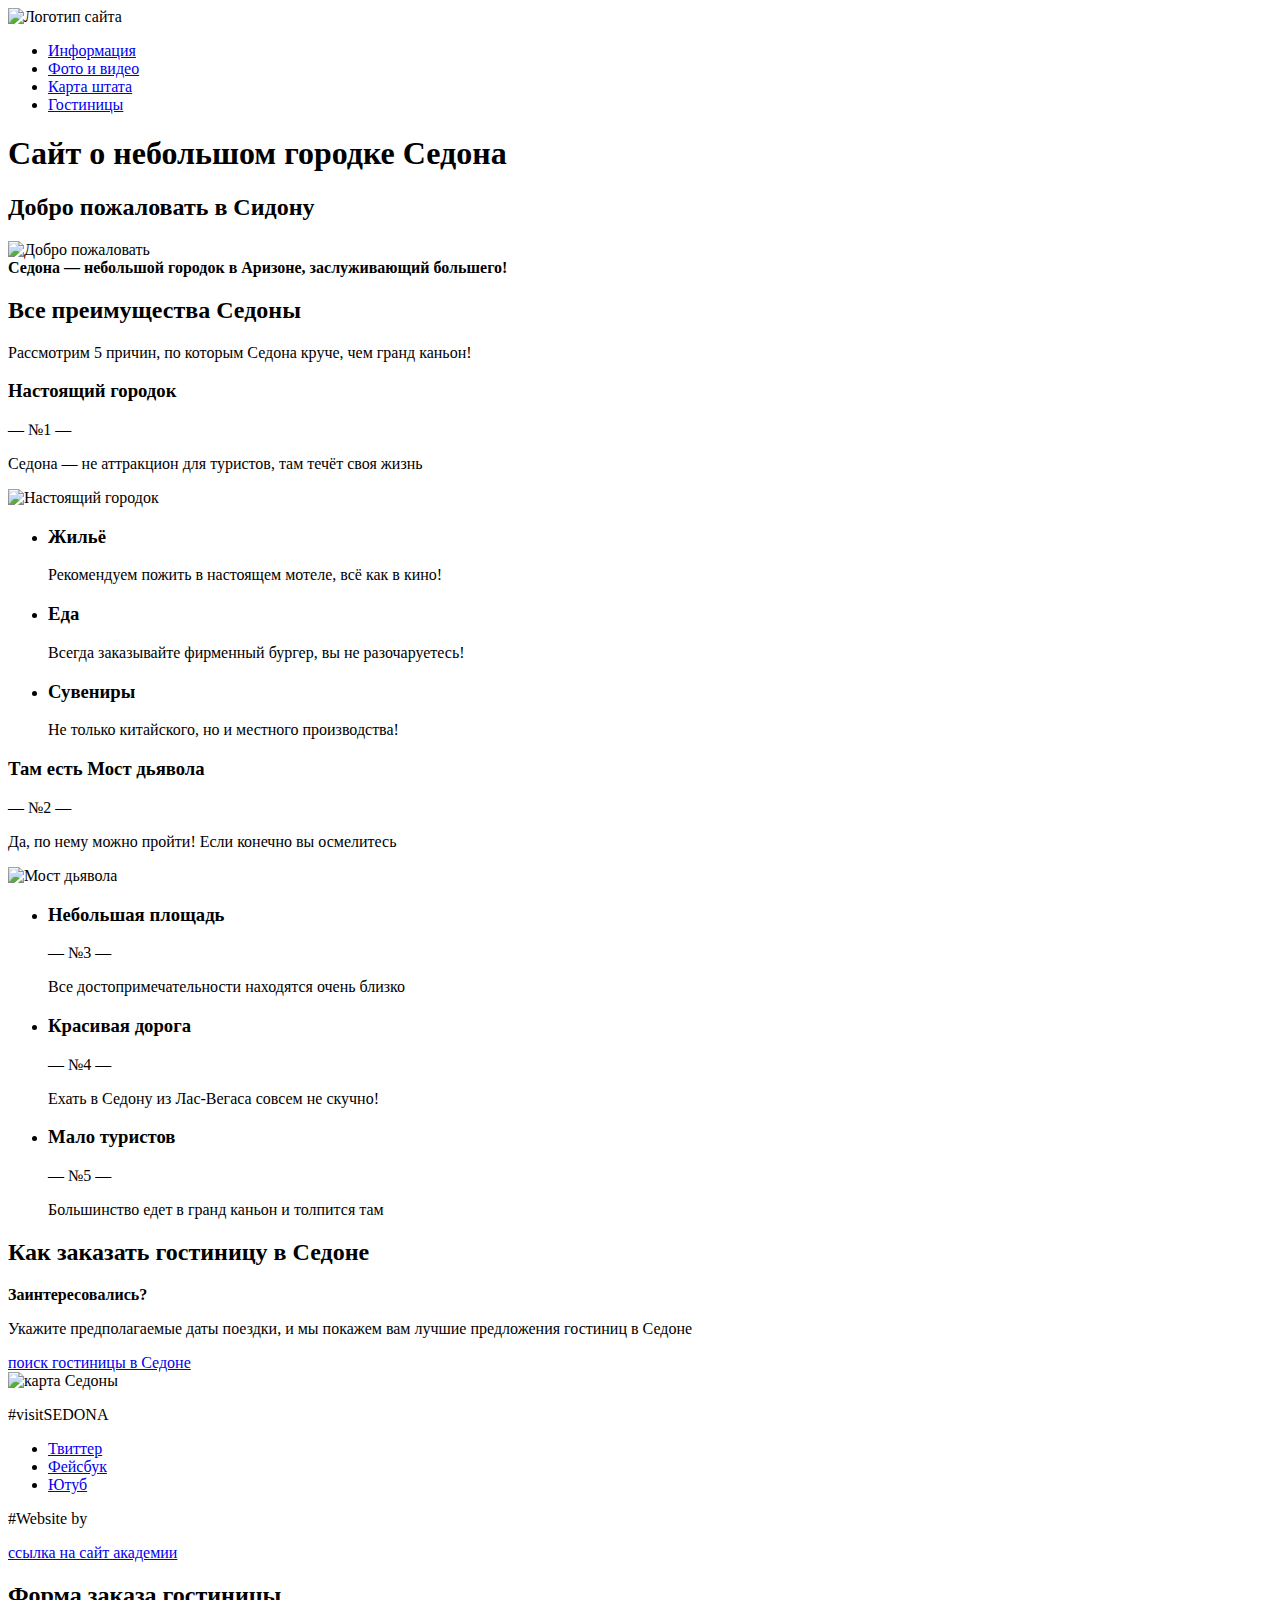
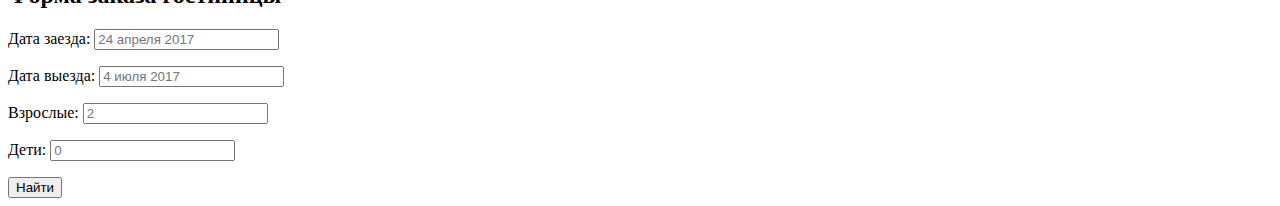
==== index.html @ 7ba99072 "изменил список" ====
<!DOCTYPE html>
<html lang="ru">

<head>
	<meta charset="utf-8">
	<title>HTML Academy: Седона</title>
</head>

<body>
	<header class="main-header container">
		<nav class="main-navigation">
			<a class="header-logo">
				<img src="img/logo.svg" width="140" height="72" alt="Логотип сайта">
			</a>
			<ul class="site-navigation">
				<li><a href="#">Информация</a></li>

				<li><a href="#">Фото и видео</a></li>

				<li><a href="#">Карта штата</a></li>

				<li><a href="inner.html">Гостиницы</a></li>
			</ul>
		</nav>
	</header>

	<main class="container">
		<h1 class="visually-hidden">Сайт о небольшом городке Седона</h1>

		<section class="ad-block">
			<h2 class="visually-hidden">Добро пожаловать в Сидону</h2>

			<div class="wrapper-image">
				<img src="img/welcome.png" width="459" height="353" alt="Добро пожаловать">
			</div>

			<b class="slogan">Седона — небольшой городок в Аризоне, заслуживающий большего! </b>
		</section>

		<section class="features">
			<h2 class="visually-hidden">Все преимущества Седоны</h2>

			<p class="lead">Рассмотрим 5 причин, по которым Седона круче, чем гранд каньон!</p>

			<div class="features-list">
				<div class="features-item">
					<div class="features-item-content">
						<h3>Настоящий городок</h3>

						<span>&mdash; №1 &mdash;</span>

						<p>Седона — не аттракцион для туристов, там течёт своя жизнь</p>
					</div>

					<div class="features-item-image">
						<img src="img/real-city.jpg" width="800" height="256" alt="Настоящий городок">
					</div>
				</div>

				<ul class="features-option">
					<li class="option-item">
						<h3>Жильё</h3>
						<p>Рекомендуем пожить в настоящем мотеле, всё как в кино!</p>
					</li>

					<li class="option-item">
						<h3>Еда</h3>
						<p>Всегда заказывайте фирменный бургер, вы не разочаруетесь!</p>
					</li>

					<li class="option-item">
						<h3>Сувениры</h3>
						<p>Не только китайского, но и местного производства!</p>
					</li>
				</ul>

				<div class="features-item">
					<div class="features-item-content">
						<h3>Там есть Мост дьявола</h3>
						<span>&mdash; №2 &mdash;</span>
						<p>Да, по нему можно пройти! Если конечно вы осмелитесь</p>
					</div>

					<div class="features-item-image">
						<img src="img/devil-bridge.jpg" width="800" height="256" alt="Мост дьявола">
					</div>
				</div>

				<ul class="features-item-group">
					<li class="features-item">
						<h3>Небольшая площадь</h3>

						<span>&mdash; №3 &mdash;</span>

						<p>Все достопримечательности находятся очень близко</p>
					</li>

					<li class="features-item">
						<h3>Красивая дорога</h3>

						<span>&mdash; №4 &mdash;</span>

						<p>Ехать в Седону из Лас-Вегаса совсем не скучно!</p>
					</li>

					<li class="features-item">
						<h3>Мало туристов</h3>

						<span>&mdash; №5 &mdash;</span>

						<p>Большинство едет в гранд каньон и толпится там</p>
					</li>
				</ul>
			</div>
		</section>

		<section class="order">
			<h2 class="visually-hidden">Как заказать гостиницу в Седоне</h2>

			<b class="order-slogan">Заинтересовались?</b>

			<p class="order-text">Укажите предполагаемые даты поездки, и мы покажем вам лучшие предложения гостиниц в Седоне</p>

			<a class="order-button" href="#">поиск гостиницы в Седоне</a>
		</section>

		<div class="map">
			<img src="img/map.jpg" width="1200" height="593" alt="карта Седоны">
		</div>
	</main>

	<footer class="main-footer container">
		<p class="copyright-text">#visitSEDONA</p>

		<ul class="social-button">
			<li><a href="#"><span class="visually-hidden">Твиттер</span></a></li>

			<li><a href="#"><span class="visually-hidden">Фейсбук</span></a></li>

			<li><a href="#"><span class="visually-hidden">Ютуб</span></a></li>
		</ul>

		<div class="copyright-Website">
			<p>#Website by</p>

			<a class="footer-logo" href="https://htmlacademy.ru/">
				<span class="visual-hidden">ссылка на сайт академии</span>
			</a>
		</div>
	</footer>

	<!-- modal -->
	<section class="modal modal-order">
		<h2 class="visual-hidden">Форма заказа гостиницы</h2>

		<form action="https://echo.htmlacademy.ru" class="form-order" method="post">
			<p class="date-input">
				<label for="date-enter">Дата заезда:</label>

				<input id="date-enter" name="date-enter" placeholder="24 апреля 2017" type="text">
			</p>

			<p class="date-input">
				<label for="date-out">Дата выезда:</label>

				<input id="date-out" name="date-out" placeholder="4 июля 2017" type="text">
			</p>

			<p class="adults-input">
				<label for="adults-number">Взрослые:</label>

				<input id="adults-number" name="adults-number" placeholder="2" type="number">
			</p>

			<p class="children-input">
				<label for="children-number">Дети:</label>

				<input id="children-number" name="children-number" placeholder="0" type="number">
			</p>

			<button class="button-order" type="submit">Найти</button>
		</form>
	</section>
</body>

</html>
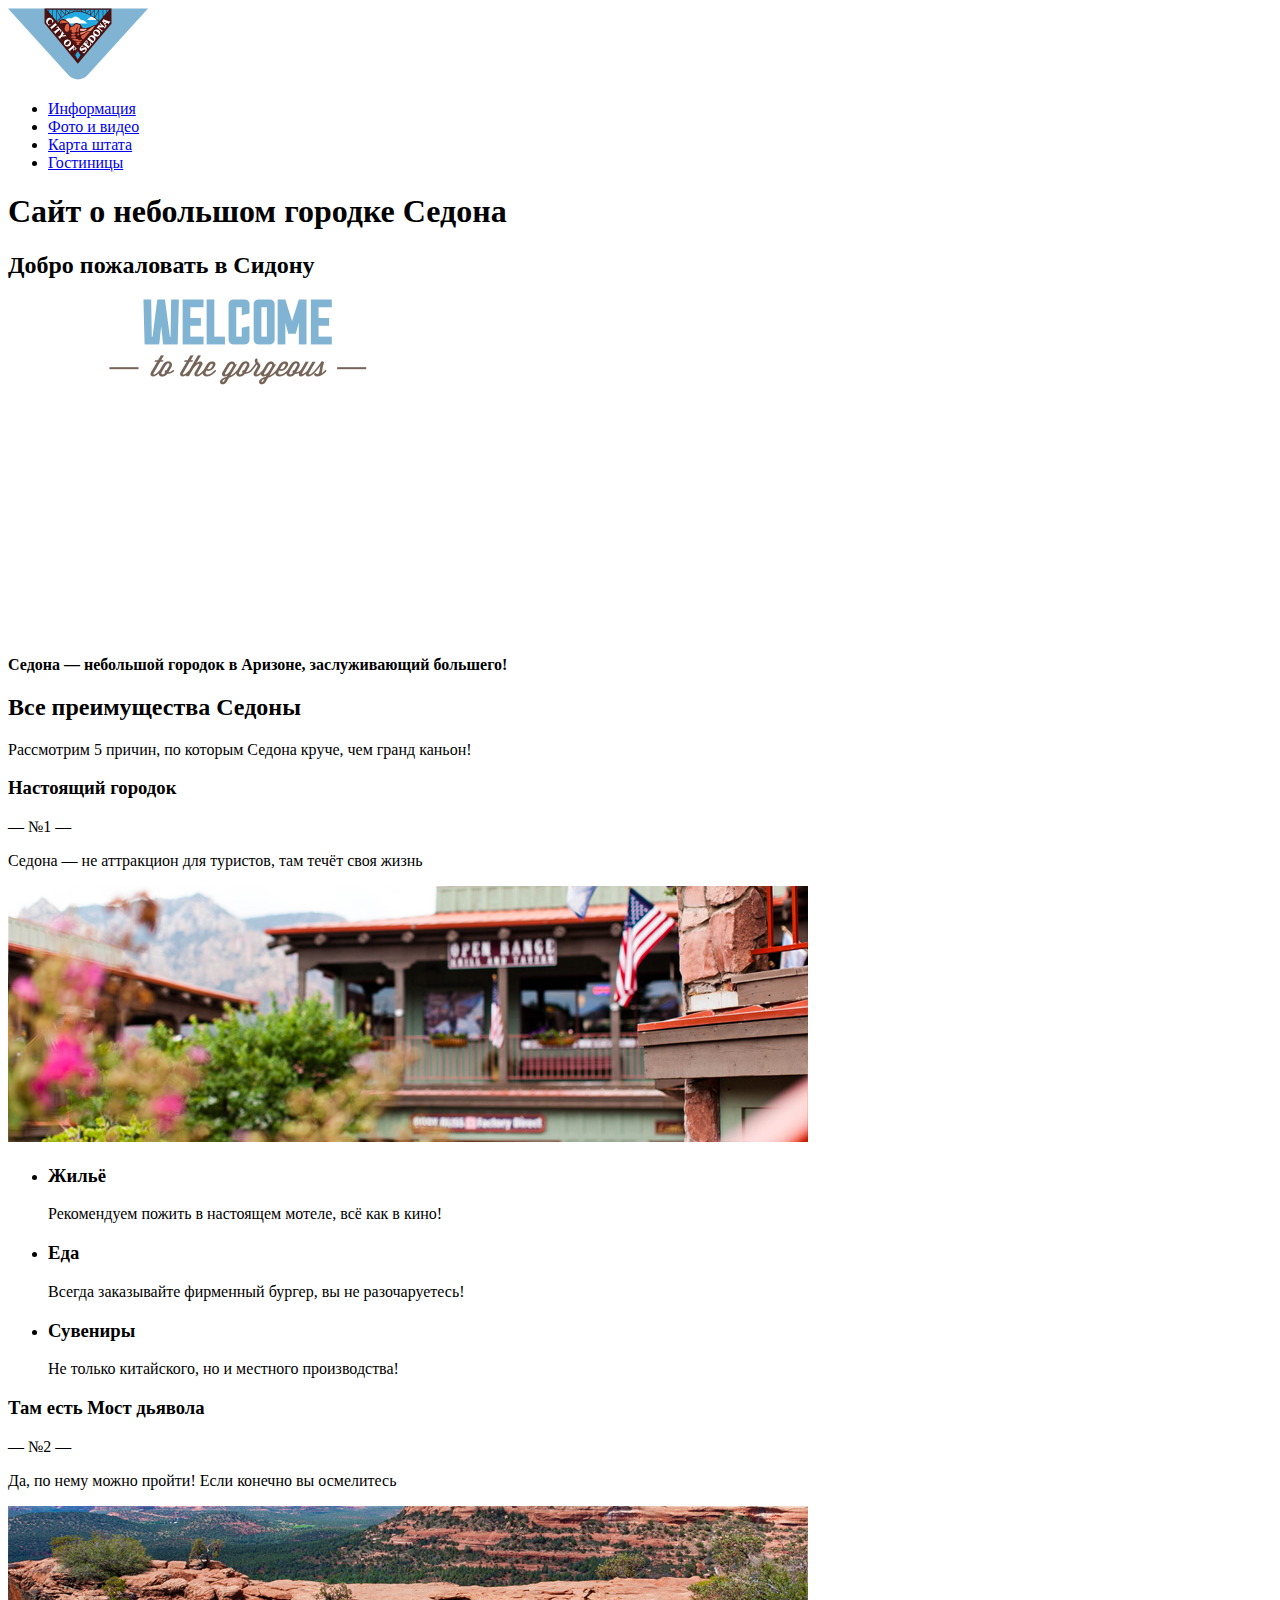
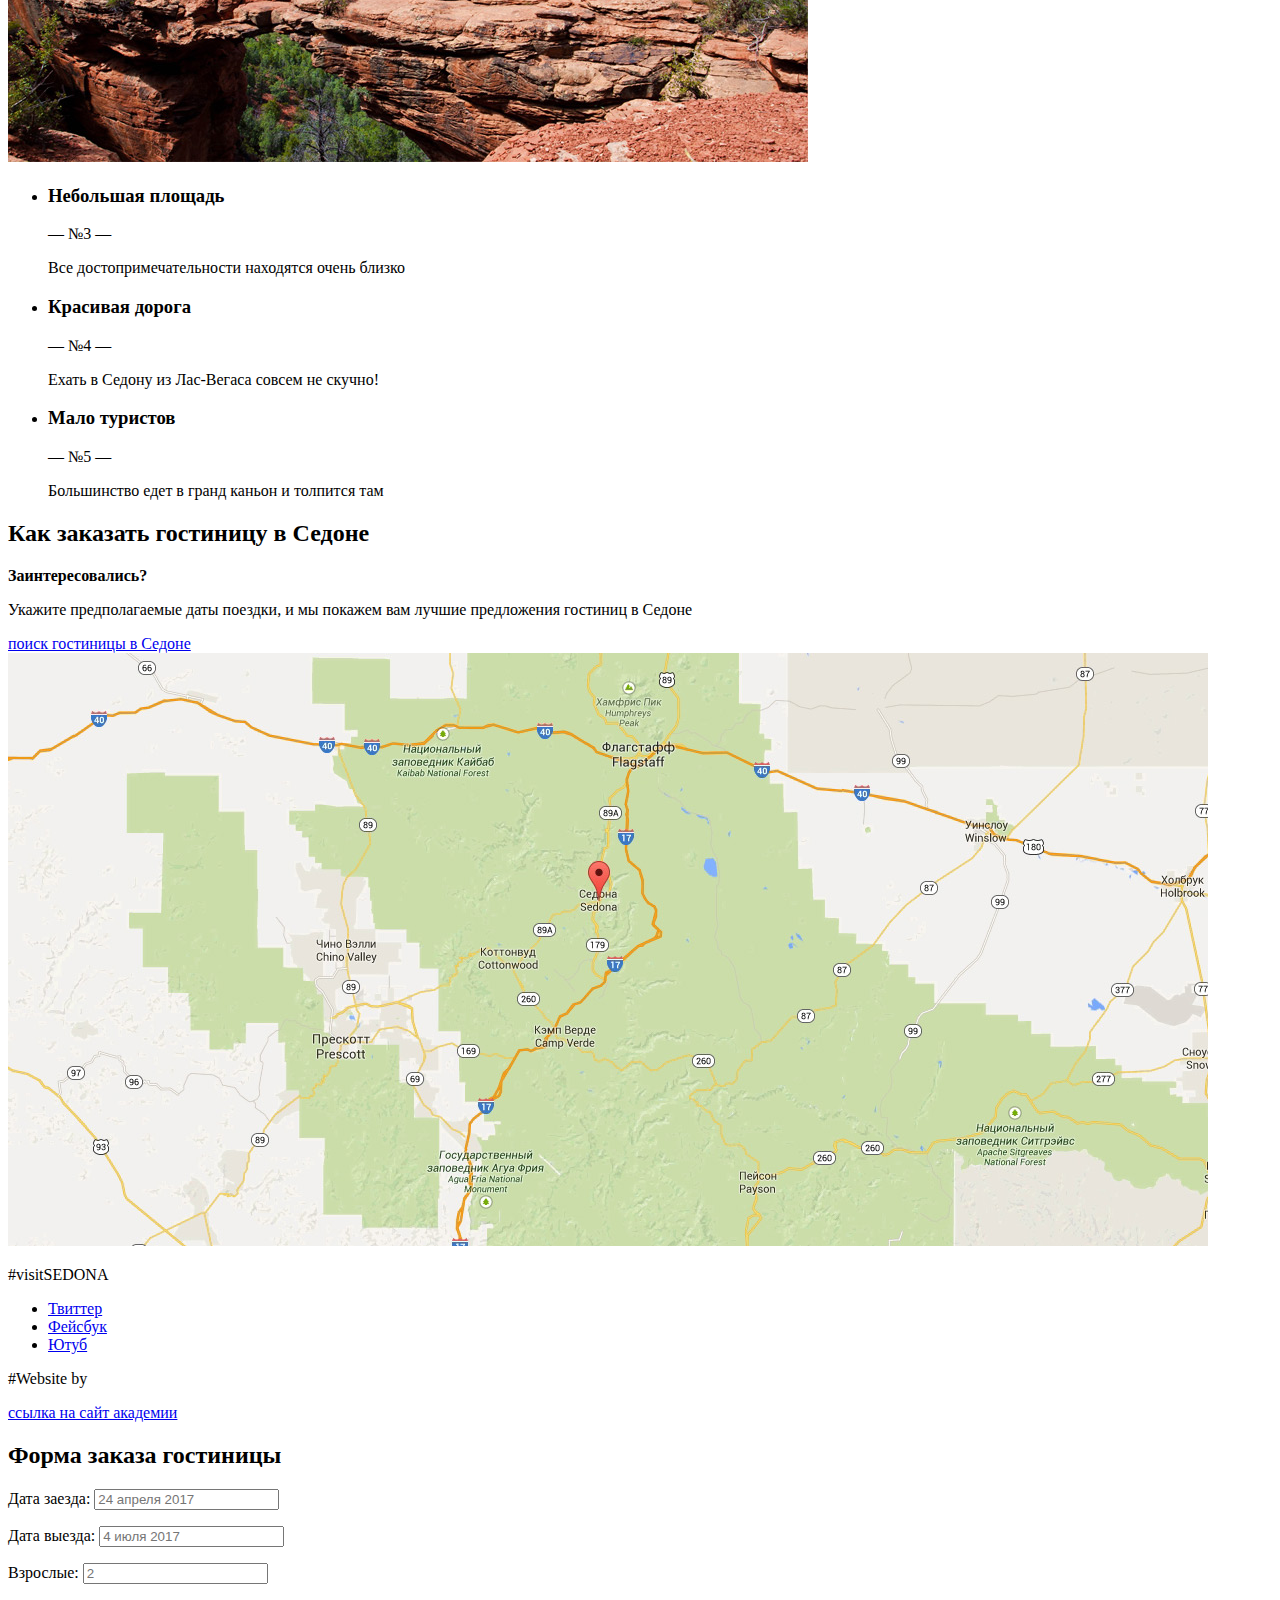
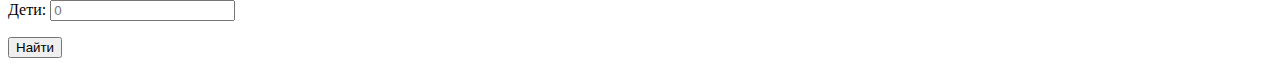
==== commit b9cb44bf: "вставил изображения" ====
--- a/index.html
+++ b/index.html
@@ -12,6 +12,7 @@
 			<a class="header-logo">
 				<img src="img/logo.svg" width="140" height="72" alt="Логотип сайта">
 			</a>
+
 			<ul class="site-navigation">
 				<li><a href="#">Информация</a></li>
 
@@ -60,16 +61,19 @@
 				<ul class="features-option">
 					<li class="option-item">
 						<h3>Жильё</h3>
+						
 						<p>Рекомендуем пожить в настоящем мотеле, всё как в кино!</p>
 					</li>
 
 					<li class="option-item">
 						<h3>Еда</h3>
+
 						<p>Всегда заказывайте фирменный бургер, вы не разочаруетесь!</p>
 					</li>
 
 					<li class="option-item">
 						<h3>Сувениры</h3>
+
 						<p>Не только китайского, но и местного производства!</p>
 					</li>
 				</ul>
@@ -77,7 +81,9 @@
 				<div class="features-item">
 					<div class="features-item-content">
 						<h3>Там есть Мост дьявола</h3>
+
 						<span>&mdash; №2 &mdash;</span>
+
 						<p>Да, по нему можно пройти! Если конечно вы осмелитесь</p>
 					</div>
 
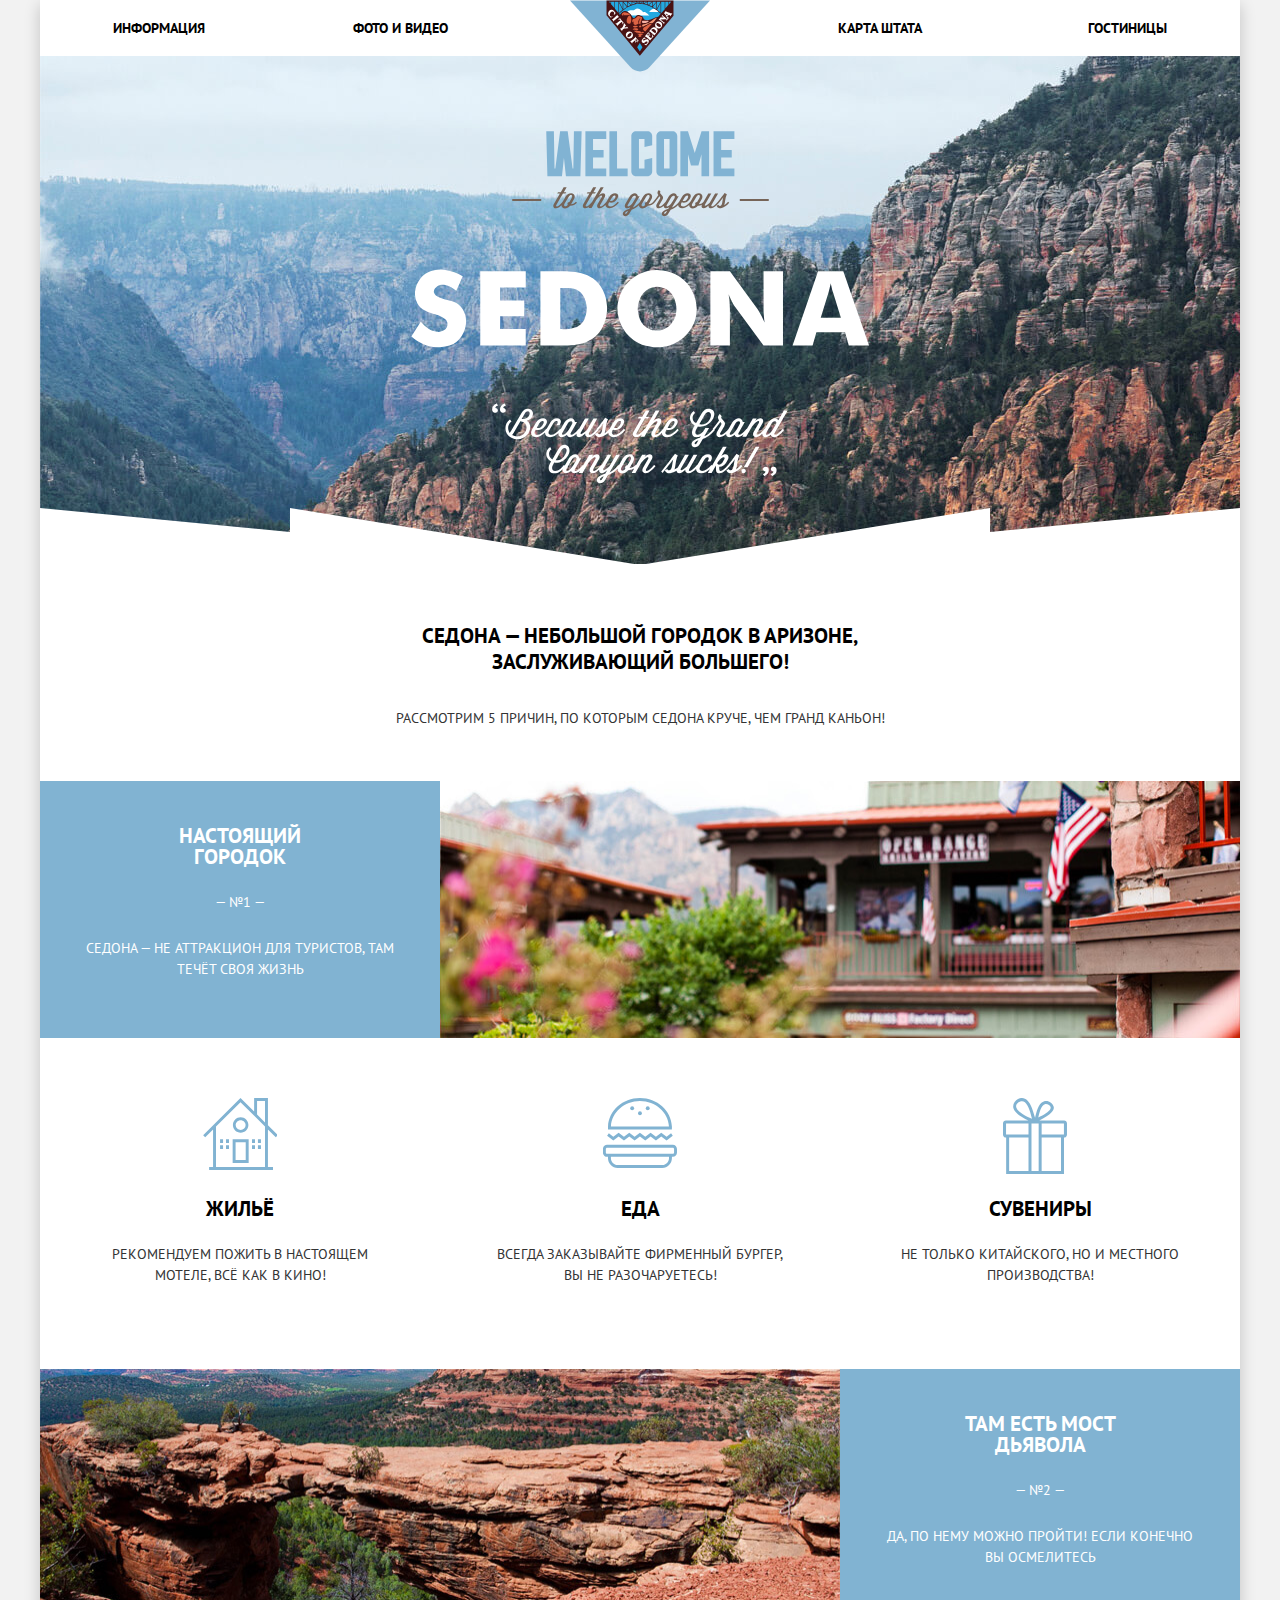
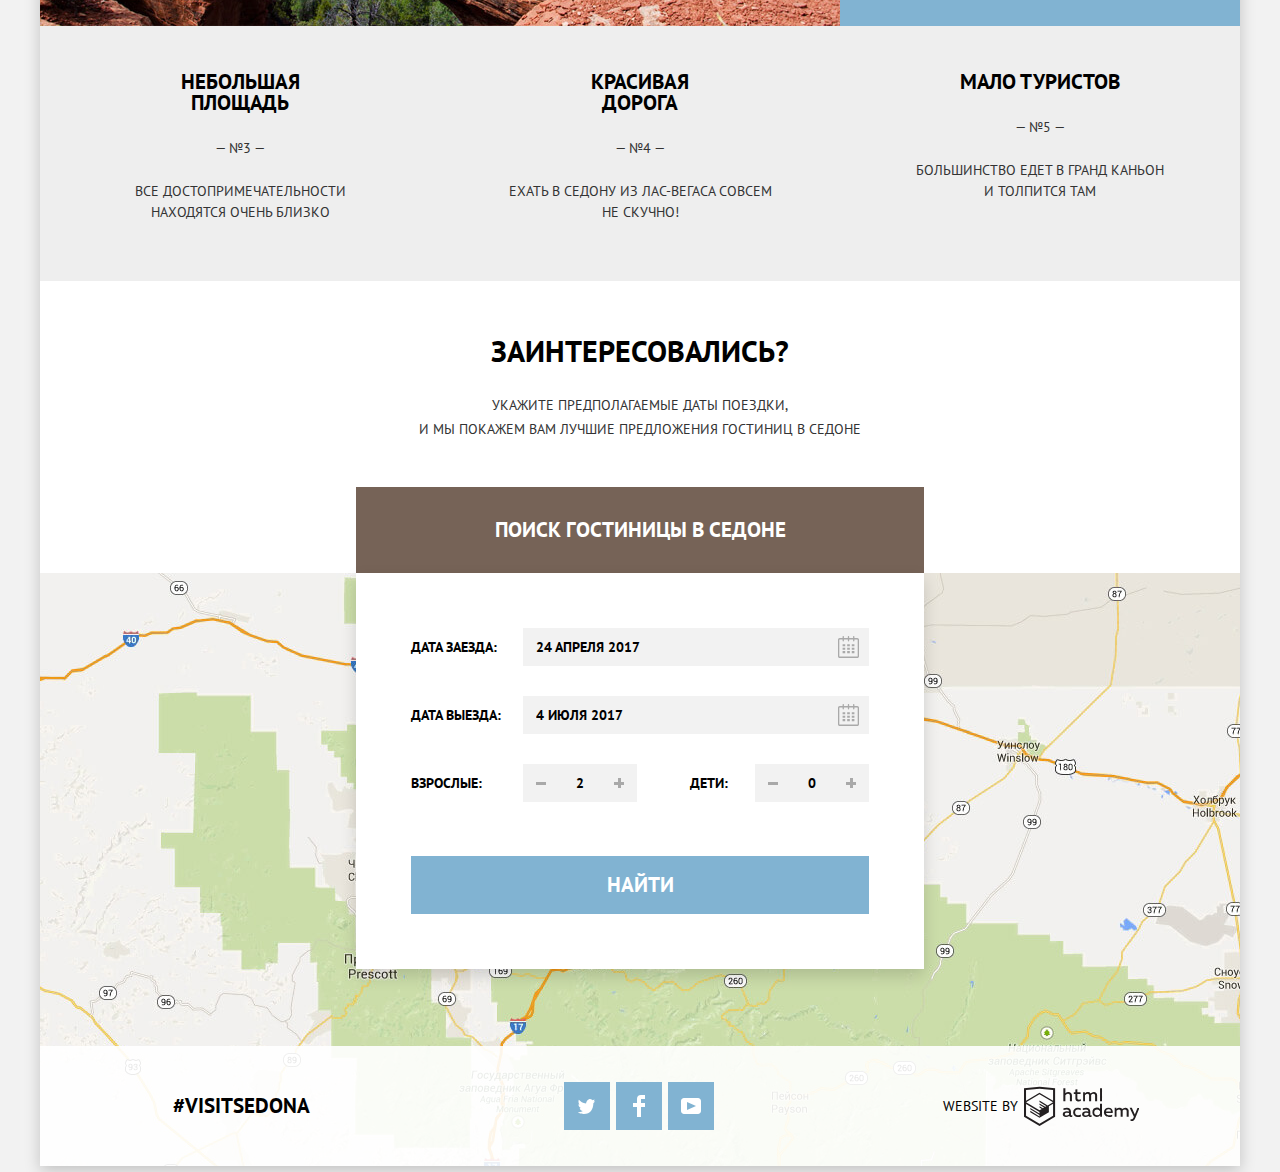
==== commit 2897e0d2: "выполнил задание №7" ====
--- a/index.html
+++ b/index.html
@@ -3,190 +3,225 @@
 
 <head>
 	<meta charset="utf-8">
+	<meta content="telephone=no" name="format-detection">
+
 	<title>HTML Academy: Седона</title>
+
+	<link href="https://fonts.googleapis.com/css?family=PT+Sans:400,700&amp;subset=cyrillic" rel="stylesheet">
+	<link rel="stylesheet" href="css/normalize.css">
+	<link rel="stylesheet" href="css/style.css">
 </head>
 
 <body>
-	<header class="main-header container">
-		<nav class="main-navigation">
-			<a class="header-logo">
-				<img src="img/logo.svg" width="140" height="72" alt="Логотип сайта">
-			</a>
-
-			<ul class="site-navigation">
-				<li><a href="#">Информация</a></li>
-
-				<li><a href="#">Фото и видео</a></li>
-
-				<li><a href="#">Карта штата</a></li>
-
-				<li><a href="inner.html">Гостиницы</a></li>
-			</ul>
-		</nav>
-	</header>
-
-	<main class="container">
-		<h1 class="visually-hidden">Сайт о небольшом городке Седона</h1>
-
-		<section class="ad-block">
-			<h2 class="visually-hidden">Добро пожаловать в Сидону</h2>
-
-			<div class="wrapper-image">
-				<img src="img/welcome.png" width="459" height="353" alt="Добро пожаловать">
-			</div>
-
-			<b class="slogan">Седона — небольшой городок в Аризоне, заслуживающий большего! </b>
-		</section>
-
-		<section class="features">
-			<h2 class="visually-hidden">Все преимущества Седоны</h2>
-
-			<p class="lead">Рассмотрим 5 причин, по которым Седона круче, чем гранд каньон!</p>
-
-			<div class="features-list">
-				<div class="features-item">
-					<div class="features-item-content">
-						<h3>Настоящий городок</h3>
-
-						<span>&mdash; №1 &mdash;</span>
-
-						<p>Седона — не аттракцион для туристов, там течёт своя жизнь</p>
-					</div>
-
-					<div class="features-item-image">
+	<div class="container">
+		<header class="main-header">
+			<nav class="main-navigation">
+				<a class="header-logo">
+					<img src="img/logo.svg" width="140" height="72" alt="Логотип сайта">
+				</a>
+
+				<ul class="site-navigation">
+					<li><a href="#">Информация</a></li>
+
+					<li><a href="#">Фото и видео</a></li>
+
+					<li><a href="#">Карта штата</a></li>
+
+					<li><a href="inner.html">Гостиницы</a></li>
+				</ul>
+			</nav>
+		</header>
+
+		<main>
+			<h1 class="visually-hidden">Сайт о небольшом городке Седона</h1>
+
+			<section class="ad-block">
+				<h2 class="visually-hidden">Добро пожаловать в Сидону</h2>
+
+				<div class="wrapper-image">
+					<img src="img/welcome.svg" width="459" height="353" alt="Добро пожаловать">
+				</div>
+
+				<b class="slogan">Седона — небольшой городок в Аризоне, заслуживающий большего! </b>
+			</section>
+
+			<section class="features">
+				<h2 class="visually-hidden">Все преимущества Седоны</h2>
+
+				<p class="lead">Рассмотрим 5 причин, по которым Седона круче, чем гранд каньон!</p>
+
+				<div class="features-list">
+					<div class="features-item">
+						<div class="features-item-content">
+							<h3>Настоящий городок</h3>
+
+							<span>&mdash; №1 &mdash;</span>
+
+							<p>Седона — не аттракцион для туристов, там течёт своя жизнь</p>
+						</div>
+
 						<img src="img/real-city.jpg" width="800" height="256" alt="Настоящий городок">
 					</div>
-				</div>
-
-				<ul class="features-option">
-					<li class="option-item">
-						<h3>Жильё</h3>
-						
-						<p>Рекомендуем пожить в настоящем мотеле, всё как в кино!</p>
+
+					<ul class="features-option">
+						<li class="option-item">
+							<h3>Жильё</h3>
+
+							<p>Рекомендуем пожить в настоящем мотеле, всё как в кино!</p>
+						</li>
+
+						<li class="option-item">
+							<h3>Еда</h3>
+
+							<p>Всегда заказывайте фирменный бургер, вы не разочаруетесь!</p>
+						</li>
+
+						<li class="option-item">
+							<h3>Сувениры</h3>
+
+							<p>Не только китайского, но и местного производства!</p>
+						</li>
+					</ul>
+
+					<div class="features-item">
+						<div class="features-item-content">
+							<h3>Там есть Мост дьявола</h3>
+
+							<span>&mdash; №2 &mdash;</span>
+
+							<p>Да, по нему можно пройти! Если конечно вы осмелитесь</p>
+						</div>
+
+						<img src="img/devil-bridge.jpg" width="800" height="256" alt="Мост дьявола">
+					</div>
+
+					<ul class="features-item-group">
+						<li class="features-item">
+							<h3>Небольшая площадь</h3>
+
+							<span>&mdash; №3 &mdash;</span>
+
+							<p>Все достопримечательности находятся очень близко</p>
+						</li>
+
+						<li class="features-item">
+							<h3>Красивая дорога</h3>
+
+							<span>&mdash; №4 &mdash;</span>
+
+							<p class="text-road">Ехать в Седону из Лас-Вегаса совсем не скучно!</p>
+						</li>
+
+						<li class="features-item">
+							<h3>Мало туристов</h3>
+
+							<span>&mdash; №5 &mdash;</span>
+
+							<p>Большинство едет в гранд каньон и толпится там</p>
+						</li>
+					</ul>
+				</div>
+			</section>
+
+			<section class="order">
+				<h2 class="visually-hidden">Как заказать гостиницу в Седоне</h2>
+
+				<b class="order-slogan">Заинтересовались?</b>
+
+				<div class="order-text">
+					<p>Укажите предполагаемые даты поездки,</p>
+					<p>и мы покажем вам лучшие предложения гостиниц в Седоне</p>
+				</div>
+
+				<div class="order-button-wrapper">
+					<a class="order-button brown" href="#">поиск гостиницы в Седоне</a>
+					<!-- modal -->
+					<section class="modal modal-order">
+						<h2 class="visually-hidden">Форма заказа гостиницы</h2>
+
+						<form action="https://echo.htmlacademy.ru" class="form-order" method="post">
+							<p class="date-input">
+								<label for="date-enter">Дата заезда:</label>
+
+								<input id="date-enter" name="date-enter" placeholder="24 апреля 2017" type="text">
+								<svg class="calendar" xmlns="http://www.w3.org/2000/svg" width="21" height="22"><path d="M19.25 2.025h-2.845V.648c0-.38-.294-.7-.656-.7s-.656.308-.656.7v1.377h-3.938V.648c0-.38-.294-.7-.655-.7s-.657.308-.657.7v1.377H5.906V.648c0-.38-.294-.7-.656-.7s-.657.308-.657.7v1.377H1.75C.784 2.025 0 2.847 0 3.862v16.302C0 21.18.784 22 1.75 22h17.5c.966 0 1.75-.82 1.75-1.836V3.862c0-1.015-.783-1.837-1.75-1.837zm.437 18.14a.448.448 0 0 1-.437.459H1.75a.45.45 0 0 1-.438-.459V3.862a.45.45 0 0 1 .438-.459h2.844V4.78c0 .38.294.7.657.7s.656-.308.656-.7V3.403h3.938V4.78c0 .38.294.7.657.7s.655-.308.655-.7V3.403h3.938V4.78c0 .38.293.7.656.7s.656-.308.656-.7V3.403h2.845a.45.45 0 0 1 .437.46v16.302zM4.594 8.225H7.22v2.066H4.594zm0 3.443H7.22v2.067H4.594zm0 3.444H7.22v2.066H4.594zm4.594 0h2.625v2.066H9.188zm0-3.444h2.625v2.067H9.188zm0-3.443h2.625v2.066H9.188zm4.593 6.887h2.625v2.066H13.78zm0-3.444h2.625v2.067H13.78zm0-3.443h2.625v2.066H13.78z"/></svg>
+							</p>
+
+							<p class="date-input">
+								<label for="date-out">Дата выезда:</label>
+
+								<input id="date-out" name="date-out" placeholder="4 июля 2017" type="text">
+								<svg class="calendar" xmlns="http://www.w3.org/2000/svg" width="21" height="22"><path d="M19.25 2.025h-2.845V.648c0-.38-.294-.7-.656-.7s-.656.308-.656.7v1.377h-3.938V.648c0-.38-.294-.7-.655-.7s-.657.308-.657.7v1.377H5.906V.648c0-.38-.294-.7-.656-.7s-.657.308-.657.7v1.377H1.75C.784 2.025 0 2.847 0 3.862v16.302C0 21.18.784 22 1.75 22h17.5c.966 0 1.75-.82 1.75-1.836V3.862c0-1.015-.783-1.837-1.75-1.837zm.437 18.14a.448.448 0 0 1-.437.459H1.75a.45.45 0 0 1-.438-.459V3.862a.45.45 0 0 1 .438-.459h2.844V4.78c0 .38.294.7.657.7s.656-.308.656-.7V3.403h3.938V4.78c0 .38.294.7.657.7s.655-.308.655-.7V3.403h3.938V4.78c0 .38.293.7.656.7s.656-.308.656-.7V3.403h2.845a.45.45 0 0 1 .437.46v16.302zM4.594 8.225H7.22v2.066H4.594zm0 3.443H7.22v2.067H4.594zm0 3.444H7.22v2.066H4.594zm4.594 0h2.625v2.066H9.188zm0-3.444h2.625v2.067H9.188zm0-3.443h2.625v2.066H9.188zm4.593 6.887h2.625v2.066H13.78zm0-3.444h2.625v2.067H13.78zm0-3.443h2.625v2.066H13.78z"/></svg>
+							</p>
+
+							<div class="people-column">
+								<p class="people people-adults">
+									<label for="adults-number">Взрослые:</label>
+
+									<button class="minus" type="button">-</button>
+									<input id="adults-number" name="adults-number" placeholder="2" type="text">
+									<button class="plus" type="button">+</button>
+								</p>
+
+								<p class="people people-children">
+									<label for="children-number">Дети:</label>
+
+									<button class="minus" type="button">-</button>
+									<input id="children-number" name="children-number" placeholder="0" type="text">
+									<button class="plus" type="button">+</button>
+								</p>
+							</div>
+							<button class="form-submit blue" type="submit">Найти</button>
+						</form>
+					</section>
+				</div>
+			</section>
+
+			<div class="map">
+				<img src="img/map.jpg" width="1200" height="593" alt="карта Седоны">
+			</div>
+		</main>
+
+		<footer class="main-footer">
+			<div class="footer-wrapper">
+				<p class="copyright-text">&#35;visitSEDONA</p>
+
+				<ul class="social-buttons">
+					<li>
+						<a class="social-button blue" href="#">
+							<span class="visually-hidden">Твиттер</span>
+							<svg xmlns="http://www.w3.org/2000/svg" width="17" height="15"><path fill="#fff" d="M10.95.144c1.685-.496 2.984.27 3.577 1.18l2.01-.708a2.345 2.345 0 0 1-.857 1.768c.685.17 1.304-.49 1.304-.49-.17 1-1.006 1.788-1.563 2.024-.23 6.75-3.175 11.217-10.077 11.082H4.9c-.4 0-4.164-.46-4.898-1.887 2.27.196 3.893-.422 4.693-1.177-.96-.3-2.68-.477-2.98-2.95.35.106.564.228 1.2.12C1.705 8.247.374 7.53.448 5.33c.285.328 1.067.536 1.34.472C1.085 5.56-.182 2.442.894.85 2.712 2.704 4.63 4.456 8.046 4.623 8.254 2.33 9.183.793 10.95.144z"/></svg>
+						</a>
 					</li>
 
-					<li class="option-item">
-						<h3>Еда</h3>
-
-						<p>Всегда заказывайте фирменный бургер, вы не разочаруетесь!</p>
+					<li>
+						<a class="social-button blue" href="#">
+							<span class="visually-hidden">Фейсбук</span>
+							<svg xmlns="http://www.w3.org/2000/svg" width="12" height="22"><path fill="#fff" d="M12 4V0H8a4 4 0 0 0-4 4v4H0v4h4v10h4V12h4V8H8V4h4z"/></svg>
+						</a>
 					</li>
 
-					<li class="option-item">
-						<h3>Сувениры</h3>
-
-						<p>Не только китайского, но и местного производства!</p>
+					<li>
+						<a class="social-button blue" href="#">
+							<span class="visually-hidden">Ютуб</span>
+							<svg xmlns="http://www.w3.org/2000/svg" width="20" height="16"><path fill="#fff" d="M17 0H3C1.35 0 0 1.35 0 3v10c0 1.65 1.35 3 3 3h14c1.65 0 3-1.35 3-3V3c0-1.65-1.35-3-3-3zM6.027 11.998V4.002L15.014 8l-8.987 3.998z"/></svg>
+						</a>
 					</li>
 				</ul>
 
-				<div class="features-item">
-					<div class="features-item-content">
-						<h3>Там есть Мост дьявола</h3>
-
-						<span>&mdash; №2 &mdash;</span>
-
-						<p>Да, по нему можно пройти! Если конечно вы осмелитесь</p>
-					</div>
-
-					<div class="features-item-image">
-						<img src="img/devil-bridge.jpg" width="800" height="256" alt="Мост дьявола">
-					</div>
-				</div>
-
-				<ul class="features-item-group">
-					<li class="features-item">
-						<h3>Небольшая площадь</h3>
-
-						<span>&mdash; №3 &mdash;</span>
-
-						<p>Все достопримечательности находятся очень близко</p>
-					</li>
-
-					<li class="features-item">
-						<h3>Красивая дорога</h3>
-
-						<span>&mdash; №4 &mdash;</span>
-
-						<p>Ехать в Седону из Лас-Вегаса совсем не скучно!</p>
-					</li>
-
-					<li class="features-item">
-						<h3>Мало туристов</h3>
-
-						<span>&mdash; №5 &mdash;</span>
-
-						<p>Большинство едет в гранд каньон и толпится там</p>
-					</li>
-				</ul>
+				<div class="copyright-link">
+					<p>Website by</p>
+
+					<a class="copyright-logo" href="https://htmlacademy.ru/">
+						<span class="visually-hidden">логотип htmlacademy</span>
+						<svg xmlns="http://www.w3.org/2000/svg" xmlns:xlink="http://www.w3.org/1999/xlink" width="115" height="41" viewBox="0 0 113 39"><g fill="#231f20"><use xlink:href="#A"/><path d="M53.06 20.62a5.29 5.29 0 0 1 2.7.67v1.8a4.28 4.28 0 0 0-2.42-.73 2.89 2.89 0 1 0 0 5.76 5.26 5.26 0 0 0 2.55-.67v1.8a6.58 6.58 0 0 1-2.9.6 4.42 4.42 0 0 1-4.72-4.54 4.54 4.54 0 0 1 4.79-4.68z"/><use xlink:href="#A" x="19"/><path d="M76.67 16.85V29.6H74.9v-1.4a4.07 4.07 0 0 1-3.35 1.62 4.62 4.62 0 0 1 0-9.22 4 4 0 0 1 3.15 1.37v-5.14h2zm-4.76 5.48a2.9 2.9 0 1 0 0 5.8 3 3 0 0 0 2.79-1.84v-2.13a3.06 3.06 0 0 0-2.79-1.83zm11.1-1.7c3.48 0 4.68 2.8 4.12 5.34h-6.58c.22 1.57 1.75 2.22 3.35 2.22a6.41 6.41 0 0 0 2.77-.62v1.68a7.5 7.5 0 0 1-3.14.6c-2.68 0-5-1.53-5-4.6A4.39 4.39 0 0 1 83 20.63zm.1 1.62a2.39 2.39 0 0 0-2.57 2.26h4.85a2.06 2.06 0 0 0-2.28-2.26zm6 7.35v-8.75h1.73v1.1a4 4 0 0 1 2.92-1.33 3 3 0 0 1 2.73 1.4 4.33 4.33 0 0 1 3.06-1.4 3.21 3.21 0 0 1 3.32 3.52v5.47h-2v-5.4a1.67 1.67 0 0 0-1.73-1.84 2.94 2.94 0 0 0-2.17 1.18v6.07h-2v-5.4a1.67 1.67 0 0 0-1.73-1.84 3.11 3.11 0 0 0-2.32 1.35v5.9h-2zm22.37-8.74h2l-4.1 9.93c-.95 2.28-2.2 3-3.52 3a5 5 0 0 1-1.15-.15v-1.66a3 3 0 0 0 .89.13c.95 0 1.66-.67 2.17-2l.18-.44-4.16-8.82h2.13l3 6.6zM40.66 1.53v5a4 4 0 0 1 2.83-1.2A3.41 3.41 0 0 1 47.1 8.9v5.4h-2V9.15a1.9 1.9 0 0 0-2-2.1 3.08 3.08 0 0 0-2.44 1.46v5.8h-2V1.53h2zm11.77.9v3.12h3.17v1.7h-3.17v4c0 1.15.53 1.53 1.66 1.53a4.71 4.71 0 0 0 1.77-.35v1.68a7.14 7.14 0 0 1-2.35.38 2.68 2.68 0 0 1-3-2.88v-4.38h-1.6v-1.7h1.57V2.88zM58.1 14.3V5.54h1.73v1.1a4 4 0 0 1 2.92-1.33 3 3 0 0 1 2.73 1.4 4.33 4.33 0 0 1 3.06-1.4 3.21 3.21 0 0 1 3.32 3.52v5.47h-2V8.9a1.67 1.67 0 0 0-1.73-1.84 2.94 2.94 0 0 0-2.17 1.18v6.07h-2V8.9a1.67 1.67 0 0 0-1.73-1.84 3.11 3.11 0 0 0-2.32 1.35v5.9h-2zM74.72 1.52h1.95v12.76h-1.95zM15.44.02h-.16L0 1.62v28l15.28 9.1 15.28-9.1v-28zm13.12 28.45l-13.28 7.9L2 28.47V17l13.22 7.87v1.43l-9.07-5.4v1.38l9.1 5.47v1.46l-9.1-5.42v1.38l9.1 5.47 9.2-5.5v-5.9l4.1-2.45v11.67zm0-13.16l-3.65 2.14-1.68 1-8-4.76v1.38l6.84 4.07H22l-.15.1-1 .57-5.64-3.36v1.38l4.45 2.65-1.05.7-3.36-2v1.38l2.2 1.3-2.25 1.35L2.04 15.4 15.2 7.47zm0-1.4L15.2 6.05 2 13.9V3.4L15.28 2l13.28 1.4v10.5z"/></g><defs><path id="A" d="M46.84 28.22a2.07 2.07 0 0 0 .58-.11v1.4a3.41 3.41 0 0 1-1.24.22 1.75 1.75 0 0 1-1.75-1 5.08 5.08 0 0 1-3.3 1.13c-1.6 0-3.06-.87-3.06-2.68 0-2.24 2.08-2.93 3.9-2.93a11.63 11.63 0 0 1 2.28.26v-.3c0-1.1-.8-1.86-2.3-1.86a7.79 7.79 0 0 0-3.15.67v-1.8a10.72 10.72 0 0 1 3.35-.58c2.48 0 4 1.18 4 3.83v3.14a.57.57 0 0 0 .69.61zm-6.76-1.2a1.42 1.42 0 0 0 1.64 1.29 3.56 3.56 0 0 0 2.53-1v-1.5a10.21 10.21 0 0 0-1.9-.22c-1.1.01-2.27.35-2.27 1.45z"/></defs></svg>
+					</a>
+				</div>
 			</div>
-		</section>
-
-		<section class="order">
-			<h2 class="visually-hidden">Как заказать гостиницу в Седоне</h2>
-
-			<b class="order-slogan">Заинтересовались?</b>
-
-			<p class="order-text">Укажите предполагаемые даты поездки, и мы покажем вам лучшие предложения гостиниц в Седоне</p>
-
-			<a class="order-button" href="#">поиск гостиницы в Седоне</a>
-		</section>
-
-		<div class="map">
-			<img src="img/map.jpg" width="1200" height="593" alt="карта Седоны">
-		</div>
-	</main>
-
-	<footer class="main-footer container">
-		<p class="copyright-text">#visitSEDONA</p>
-
-		<ul class="social-button">
-			<li><a href="#"><span class="visually-hidden">Твиттер</span></a></li>
-
-			<li><a href="#"><span class="visually-hidden">Фейсбук</span></a></li>
-
-			<li><a href="#"><span class="visually-hidden">Ютуб</span></a></li>
-		</ul>
-
-		<div class="copyright-Website">
-			<p>#Website by</p>
-
-			<a class="footer-logo" href="https://htmlacademy.ru/">
-				<span class="visual-hidden">ссылка на сайт академии</span>
-			</a>
-		</div>
-	</footer>
-
-	<!-- modal -->
-	<section class="modal modal-order">
-		<h2 class="visual-hidden">Форма заказа гостиницы</h2>
-
-		<form action="https://echo.htmlacademy.ru" class="form-order" method="post">
-			<p class="date-input">
-				<label for="date-enter">Дата заезда:</label>
-
-				<input id="date-enter" name="date-enter" placeholder="24 апреля 2017" type="text">
-			</p>
-
-			<p class="date-input">
-				<label for="date-out">Дата выезда:</label>
-
-				<input id="date-out" name="date-out" placeholder="4 июля 2017" type="text">
-			</p>
-
-			<p class="adults-input">
-				<label for="adults-number">Взрослые:</label>
-
-				<input id="adults-number" name="adults-number" placeholder="2" type="number">
-			</p>
-
-			<p class="children-input">
-				<label for="children-number">Дети:</label>
-
-				<input id="children-number" name="children-number" placeholder="0" type="number">
-			</p>
-
-			<button class="button-order" type="submit">Найти</button>
-		</form>
-	</section>
+		</footer>
+	</div>
+
+
 </body>
 
 </html>--- a/css/style.css
+++ b/css/style.css
@@ -0,0 +1,1293 @@
+﻿body {
+	min-width: 1280px;
+	margin: 0;
+
+	font-family: 'PT Sans', Arial, sans-serif;
+	font-size: 14px;
+	line-height: 21px;
+	font-weight: normal;
+	text-transform: uppercase;
+
+	color: #000000;
+	background-color: #f2f2f2;
+}
+
+.visually-hidden:not(:focus):not(:active),
+input[type="checkbox"].visually-hidden,
+input[type="radio"].visually-hidden {
+	position: absolute;
+
+	width: 1px;
+	height: 1px;
+	margin: -1px;
+	border: 0;
+	padding: 0;
+	white-space: nowrap;
+
+	clip-path: inset(100%);
+	clip: rect(0 0 0 0);
+	overflow: hidden;
+}
+
+.container {
+	position: relative;
+
+	width: 1200px;
+	margin: 0 auto;
+	box-shadow: 0 5px 15px 0px rgba(0, 0, 0, 0.2);
+	box-sizing: border-box;
+}
+
+.inner-container {
+	width: 1056px;
+	margin: 0 auto;
+}
+
+a {
+	text-decoration: none;
+}
+
+img {
+	max-width: 100%;
+	height: auto;
+}
+
+.brown {
+	color: #ffffff;
+
+	background-color: #766357;
+}
+
+.brown:focus,
+.brown:hover {
+	background-color: #604e43;
+}
+
+.brown:active {
+	color: rgba(255, 255, 255, 0.3);
+
+	background-color: #503e33;
+}
+
+.blue {
+	color: #ffffff;
+
+	background-color: #81b3d2;
+}
+
+.blue:focus,
+.blue:hover {
+	background-color: #669ec0;
+}
+
+.blue:active {
+	color: rgba(255, 255, 255, 0.3);
+
+	background-color: #5496bd;
+}
+
+/*==== header ====*/
+
+.main-header {
+	color: #000000;
+	background-color: #ffffff;
+}
+
+.main-navigation {
+	position: relative;
+	display: flex;
+	align-items: center;
+	justify-content: center;
+	padding: 15px 0;
+}
+
+.header-logo {
+	position: absolute;
+	top: 0;
+	left: 50%;
+	margin-left: -70px;
+	align-self: center;
+	z-index: 1;
+}
+
+.site-navigation {
+	display: flex;
+	flex-wrap: wrap;
+	width: 100%;
+	justify-content: flex-start;
+	margin: 0;
+	padding: 0;
+
+	list-style: none;
+}
+
+.site-navigation li {
+	width: 240px;
+	text-align: center;
+	box-sizing: border-box;
+}
+
+.site-navigation li:first-child {
+	padding-right: 3px;
+}
+
+.site-navigation li:nth-child(2) {
+	margin-right: 120px;
+}
+
+.site-navigation li:nth-child(3) {
+	margin-left: 120px;
+}
+
+.site-navigation li:last-child {
+	padding-left: 15px;
+}
+
+.site-navigation a {
+	font-family: 'PT Sans', Arial, sans-serif;
+	font-size: 14px;
+	line-height: 26px;
+	font-weight: bold;
+	color: #000000;
+	
+	background-color: #ffffff;
+}
+
+.site-navigation a:focus,
+.site-navigation a:hover {
+	color: #81b3d2;
+}
+
+.site-navigation a:active {
+	color: rgba(0, 0, 0, 0.3);
+}
+
+.site-navigation .site-navigation-current:hover,
+.site-navigation .site-navigation-current {
+	color: #766357;
+}
+
+/* ==== main ==== */
+
+.ad-block {
+	background-color: #ffffff;
+}
+
+.wrapper-image {
+	position: relative;
+	min-height: 508px;
+	margin-bottom: 59px;
+	padding-top: 75px;
+	padding-bottom: 80px;
+
+	background-image: url(../img/bg.jpg);
+	background-position: 0 -56px;
+	background-size: cover;
+	background-repeat: no-repeat;
+
+	box-sizing: border-box;
+}
+
+.wrapper-image::after {
+	position: absolute;
+	content: "";
+	bottom: 0;
+	left: 0;
+	width: 100%;
+	height: 59px;
+	background-image: url(../img/intro-mask.svg);
+	background-position: 0 1.96px;
+	background-size: cover;
+	background-repeat: no-repeat;
+}
+
+.wrapper-image img {
+	display: block;
+	margin: 0 auto;
+}
+
+.slogan {
+	display: block;
+	width: 445px;
+	margin: 0 auto;
+	padding-bottom: 30px;
+
+	font-weight: bold;
+	font-size: 21px;
+	line-height: 26px;
+	text-align: center;
+}
+
+.features {
+	background-color: #ffffff;
+}
+
+.lead {
+	margin: 0;
+	margin-bottom: 50px;
+
+	font-size: 14px;
+	line-height: 26px;
+	text-align: center;
+	color: #333333;
+}
+
+.features-list {
+	display: flex;
+	flex-wrap: wrap;
+}
+
+.features-item {
+	display: flex;
+	flex-wrap: wrap;
+}
+
+.features-item:nth-of-type(2) .features-item-content {
+	order: 2;
+}
+
+.features-item-content {
+	width: 400px;
+	padding-top: 44px;
+	padding-bottom: 58px;
+
+
+	text-align: center;
+	color: #ffffff;
+
+	background-color: #81b3d2;
+	box-sizing: border-box;
+}
+
+.features-item-content h3 {
+	width: 151px;
+	margin: 0 auto;
+	margin-bottom: 25px;
+	padding: 0;
+
+	font-weight: bold;
+	text-align: center;
+	font-size: 21px;
+	line-height: 21px;
+}
+
+.features-item-content span {
+	display: block;
+	margin: 0;
+	margin-bottom: 25px;
+	padding: 0;
+
+	font-size: 14px;
+	line-height: 21px;
+}
+
+.features-item-content p {
+	margin: 0;
+	padding: 0 46px;
+
+	font-size: 14px;
+	line-height: 21px;
+}
+
+.features-option {
+	display: flex;
+	flex-wrap: wrap;
+	margin: 0;
+	padding: 0;
+
+	text-align: center;
+	list-style: none;
+}
+
+.option-item {
+	padding-top: 160px;
+	padding-bottom: 83px;
+	width: 400px;
+}
+
+.option-item h3 {
+	position: relative;
+	margin: 0;
+	margin-bottom: 25px;
+
+	font-weight: bold;
+	font-size: 21px;
+	line-height: 21px;
+}
+
+.option-item h3::before {
+	position: absolute;
+	content: "";
+	top: -100px;
+	left: 50%;
+	margin-left: -37px;
+	width: 74px;
+	height: 76px;
+	
+	background-repeat: no-repeat;
+	background-position: 0 0;
+}
+
+.option-item:first-child h3::before {
+	background-image: url(../img/home.svg);
+}
+
+.option-item:nth-child(2) h3::before {
+	background-image: url(../img/food.svg);
+}
+
+.option-item:last-child h3::before {
+	background-image: url(../img/souvenir.svg);
+}
+
+.option-item p {
+	margin: 0;
+	padding: 0 55px;
+
+	font-size: 14px;
+	line-height: 21px;
+
+	color: #333333;
+}
+
+.features-item-group {
+	display: flex;
+	flex-wrap: wrap;
+	margin: 0;
+	padding: 0;
+
+	list-style: none;
+}
+
+.features-item-group .features-item {
+	display: block;
+	width: 400px;
+	padding-top: 45px;
+	padding-bottom: 58px;
+
+	text-align: center;
+
+	background-color: #eeeeee;
+}
+
+.features-item-group h3 {
+	width: 160px;
+	margin: 0 auto;
+	margin-bottom: 25px;
+	padding: 0;
+
+	font-weight: bold;
+	text-align: center;
+	font-size: 21px;
+	line-height: 21px;
+}
+
+.features-item-group span {
+	display: block;
+	margin: 0;
+	margin-bottom: 22px;
+	padding: 0;
+
+	font-size: 14px;
+	line-height: 21px;
+
+	color: #333333;
+}
+
+.features-item-group p {
+	margin: 0;
+	padding: 0 69px;
+
+	font-size: 14px;
+	line-height: 21px;
+
+	color: #333333;
+}
+
+.features-item-group .text-road {
+	padding: 0 66px;
+}
+
+.features-item-group p{
+	padding: 0 71px;
+}
+
+.order {
+	padding-top: 52px;
+
+	text-align: center;
+
+	background-color: #ffffff;
+}
+
+.order-slogan {
+	display: block;
+	padding-bottom: 24px;
+
+	font-weight: bold;
+	font-size: 30px;
+	line-height: 36px;
+}
+
+.order-text {
+	padding-bottom: 46px;
+}
+
+.order p {
+	margin: 0 auto;
+
+	font-size: 14px;
+	line-height: 24px;
+
+	color: #333333;
+}
+
+.order-button-wrapper {
+	position: relative;
+}
+
+.order-button {
+	display: inline-block;
+	vertical-align: middle;
+	padding: 30px 10px;
+	width: 568px;
+	min-height: 86px;
+
+	font-size: 21px;
+	line-height: 26px;
+	font-weight: bold;
+
+	color: #ffffff;
+	box-sizing: border-box;
+}
+
+.map {
+	height: 593px;
+}
+
+/* --- inner-page --- */
+
+.filter-hotels {
+	padding-top: 29px;
+	padding-bottom: 32px;
+
+	background-image: url(../img/filter-bg.jpg);
+	background-size: cover;
+	background-position: 0 -57px;
+	background-repeat: no-repeat;
+	color: #ffffff;
+}
+
+.filter-form fieldset {
+	margin: 0;
+	padding: 0;
+
+	border: none;
+}
+
+.filter-form legend {
+	margin-bottom: 24px;
+	font-size: 16px;
+	line-height: 21px;
+	font-weight: bold;
+}
+
+.filter-list {
+	margin: 0;
+	padding: 0;
+
+	font-size: 14px;
+	line-height: 21px;
+
+	list-style: none;
+}
+
+.filter-options {
+	margin-bottom: 25px;
+}
+
+.filter-options:last-child {
+	margin-bottom: 0;
+}
+
+.filter-options label {
+	position: relative;
+	margin-left: 40px;
+
+	cursor: pointer;
+}
+
+.checkbox-input ~ label::before {
+	position: absolute;
+	content: "";
+	width: 23px;
+	height: 23px;
+	top: -2px;
+	left: -40px;
+	background-image: url(../img/checkbox-off.svg);
+	background-position: 0 0;
+	background-repeat: no-repeat;
+
+	cursor: pointer;
+}
+
+.checkbox-input:focus + label {
+	outline: rgb(77, 144, 254);
+	outline-offset: -2px;
+	outline-style: auto;
+	outline-width: 5px;
+}
+
+.checkbox-input:checked ~ label::before {
+	position: absolute;
+	content: "";
+	width: 27px;
+	height: 23px;
+	top: -2px;
+	left: -40px;
+	background-image: url(../img/checkbox-on.svg);
+	background-position: 0 0;
+	background-repeat: no-repeat;
+
+	cursor: pointer;
+}
+
+.checkbox-input:disabled ~ label::before {
+	background-image: url(../img/checkbox-off-disabled.svg);
+	background-position: 0 0;
+	background-repeat: no-repeat;
+
+	cursor: not-allowed;
+}
+
+.checkbox-input:disabled:checked ~ label::before {
+	background-image: url(../img/checkbox-on-disabled.svg);
+	background-position: 0 0;
+	background-repeat: no-repeat;
+
+	cursor: not-allowed;
+}
+
+.checkbox-input:disabled ~ label {
+	color: #6a6a6a;
+
+	cursor: not-allowed;
+}
+
+.filter-form {
+	display: flex;
+	justify-content: space-between;
+}
+
+.filter-form .inner-column:first-of-type {
+	display: flex;
+	justify-content: space-between;
+	width: 50%;
+}
+
+.inner-column .infrastructure {
+	width: 176px;
+}
+
+.inner-column .type {
+	width: 273px;
+}
+
+.inner-column .cost {
+	width: 318px;
+
+	color: #ffffff;
+	text-transform: uppercase;
+}
+
+.cost legend {
+	margin-bottom: 8px;
+}
+
+.price-controls {
+	position: relative;
+
+	height: 36px;
+	margin-bottom: 21px;
+
+	font-size: 0;
+
+	border: 2px solid #ffffff;
+	border-radius: 2px;
+	box-sizing: border-box;
+}
+
+.price-controls::after {
+	content: "";
+	position: absolute;
+	top: 50%;
+	left: 50%;
+
+	width: 2px;
+	height: 22px;
+
+	background: #ffffff;
+	transform: translate(-50%, -50%);
+}
+
+.price-controls label {
+	display: inline-block;
+
+	font-size: 14px;
+	line-height: 33px;
+	vertical-align: top;
+
+	cursor: pointer;
+}
+
+.price-controls .min-price,
+.price-controls .max-price {
+	width: 82px;
+	padding-left: 65px;
+}
+
+.price-controls input {
+	width: 50px;
+	margin: 0;
+
+	color: inherit;
+	font: inherit;
+
+	background: none;
+	border: none;
+}
+
+.range-controls {
+	position: relative;
+
+	margin-bottom: 32px;
+}
+
+.range-controls .scale {
+	height: 2px;
+
+	background: rgba(255, 255, 255, 0.3);
+}
+
+.range-controls .bar {
+	width: 80%;
+	height: 2px;
+
+	background: #ffffff;
+}
+
+.range-toggle {
+	position: absolute;
+	top: -9px;
+	width: 20px;
+	height: 22px;
+
+	background-color: transparent;
+	background-image: url(../img/filter-button.svg);
+	background-position: 0 0;
+	background-repeat: no-repeat;
+	border: none;
+
+	cursor: pointer;
+}
+
+.range-toggle:focus,
+.range-toggle:hover {
+	transform: scale(1.1);
+}
+
+.range-toggle-min {
+	left: 0;
+}
+
+.range-toggle-max {
+	left: 80%;
+}
+
+.filter-button {
+	display: block;
+	margin: 0 auto;
+	margin-left: 84px;
+	padding: 6px 34px 5px;
+
+	font-size: 14px;
+	line-height: 21px;
+	color: #ffffff;
+	text-transform: uppercase;
+
+	background: transparent;
+	border: 2px solid #ffffff;
+	border-radius: 2px;
+
+	box-sizing: border-box;
+	cursor: pointer;
+}
+
+.filter-button:focus,
+.filter-button:hover {
+	font-size: 14px;
+	line-height: 21px;
+	color: #000000;
+
+	background: #ffffff;
+}
+
+.sort-hotels {
+	background-color: #ffffff;
+}
+
+.sort-hotels-options {
+	padding-top: 28px;
+	padding-bottom: 31px;
+
+	border-bottom: 1px solid #e5e5e5;
+	box-sizing: border-box;
+}
+
+.sort-hotels-options .inner-container {
+	display: flex;
+	flex-wrap: wrap;
+	align-items: baseline;
+}
+
+.sort-hotels-options p {
+	width: 135px;
+	margin: 0;
+	padding: 0;
+
+	font-size: 21px;
+	line-height: 26px;
+	font-weight: bold;
+}
+
+.sort-hotels-options h2 {
+	width: 80px;
+	margin: 0;
+	margin-left: 25px;
+	padding: 0;
+
+	font-size: 12px;
+	line-height: 18px;
+	font-weight: normal;
+	text-align: right;
+}
+
+.sort-options-list {
+	display: flex;
+	flex-wrap: wrap;
+	width: 700px;
+	margin: 0;
+	margin-left: 39px;
+	padding: 0;
+
+	list-style: none;
+}
+
+.sort-options-list .sort-option {
+	margin-right: 33px;
+
+	font-size: 12px;
+	line-height: 18px;
+	font-weight: normal;
+
+	color: rgba(0, 0, 0, 0.3);
+	border-bottom: 1px dotted #81b3d2;
+}
+
+.sort-options-list .sort-option:focus,
+.sort-options-list .sort-option:hover {
+	color: #81b3d2;
+}
+
+.sort-options-list .sort-option:active {
+	color: #000000;
+
+	border-bottom: none;
+}
+
+.sort-options-list .sort-option-current {
+	margin-right: 33px;
+
+	font-size: 12px;
+	line-height: 18px;
+	font-weight: normal;
+	color: #81b3d2;
+
+	border-bottom: none;
+}
+
+.sort-option-arrows {
+	display: flex;
+	flex-wrap: wrap;
+	justify-content: space-between;
+
+	width: 34px;
+	margin: 0;
+	margin-left: auto;
+	padding: 0;
+
+	list-style: none;
+}
+
+.arrow path {
+	fill: #cacaca;
+}
+
+.arrow:focus path,
+.arrow:hover path {
+	fill: #000000;
+}
+
+.arrow-current path,
+.arrow:active path {
+	fill: #81b3d2;
+}
+
+.sort-hotels-list {
+	margin: 0;
+	padding: 0;
+
+	list-style: none;
+}
+
+.sort-hotels-item {
+	padding: 24px 0 30px;
+
+	border-bottom: 1px solid #e5e5e5;
+}
+
+.sort-hotels-item .inner-container {
+	display: flex;
+	justify-content: flex-start;
+	align-items: flex-start;
+}
+
+.sort-hotels-item .hotel-image {
+	margin-top: 6px;
+	margin-right: 31px;
+}
+
+.hotel-description .hotel-link {
+	font: inherit;
+
+	color: #000000;
+}
+
+.hotel-link:hover {
+	color: #81b3d2;
+}
+
+.hotel-link:active {
+	color: rgba(0, 0, 0, 0.3);
+}
+
+.hotel-description h3 {
+	margin: 0;
+	margin-bottom: 8px;
+	padding: 0;
+
+	text-align: left;
+	font-size: 21px;
+	line-height: 26px;
+	font-weight: bold;
+}
+
+.hotel-description-list p {
+	margin: 0;
+	margin-bottom: 15px;
+	padding: 0;
+
+	font-size: 14px;
+	line-height: 21px;
+
+	color: #333333;
+}
+
+.hotel-description-list {
+	display: flex;
+	justify-content: space-between;
+
+	width: 258px;
+	margin: 0;
+	padding: 0;
+
+	list-style: none;
+}
+
+.hotel-description-item:first-child {
+	width: 110px;
+}
+
+.hotel-description-item:last-child {
+	width: 142px;
+}
+
+.sort-hotels-item .button {
+	font: inherit;
+	text-transform: uppercase;
+
+	display: block;
+	padding: 3px 10px;
+	width: 100%;
+
+	font-size: 14px;
+	line-height: 21px;
+	font-weight: bold;
+	text-align: center;
+
+	box-sizing: border-box;
+	border: none;
+
+	cursor: pointer;
+}
+
+.sort-hotels-item .hotel-rating {
+	margin-left: auto;
+}
+
+.rate-stars {
+	display: flex;
+	flex-wrap: wrap;
+	justify-content: flex-end;
+	
+	margin-bottom: 36px;
+	padding-top: 5px;
+
+	font-size: 0;
+}
+
+.rate-stars .star {
+	margin-left: 6px;
+}
+
+.rate-text {
+	margin: 0;
+	padding: 3px 10px 4px;
+	width: 110px;
+	text-align: center;
+
+	color: #666666;
+
+	background-color: #f2f2f2;
+	box-sizing: border-box;
+}
+
+/*==== footer ====*/
+
+.main-footer {
+	display: flex;
+	flex-wrap: wrap;
+	justify-content: space-between;
+	width: 100%;
+	padding: 36px 0 30px;
+	position: absolute;
+	bottom: 0;
+	left: 0;
+	background-color: rgba(255, 255, 255, 0.9);
+	box-sizing: border-box;
+}
+
+.inner-page .main-footer {
+	position: static;
+}
+
+.footer-wrapper {
+	display: flex;
+	flex-wrap: wrap;
+	justify-content: flex-start;
+	align-items: center;
+	width: 966px;
+	margin-left: 133px;
+}
+
+.copyright-text {
+	display: flex;
+	flex-wrap: wrap;
+	margin: 0;
+	width: 276px;
+	padding: 0;
+	padding-bottom: 6px;
+	font-size: 21px;
+	line-height: 26px;
+	font-weight: bold;
+}
+
+.social-buttons {
+	display: flex;
+	flex-wrap: wrap;
+	justify-content: space-between;
+	width: 150px;
+	margin: 0;
+	margin-left: auto;
+	margin-right: auto;
+	padding: 0;
+	list-style: none;
+	box-sizing: border-box;
+}
+
+.social-buttons a{
+	display: flex;
+	justify-content: center;
+	align-items: center;
+	width: 46px;
+	min-height: 48px;
+	margin-bottom: 6px;
+}
+
+.social-button:active path {
+	opacity: 0.3;
+}
+
+.copyright-link {
+	display: flex;
+	justify-content: space-between;
+	align-items: center;
+	margin-left: auto;
+	width: 196px;
+}
+
+.copyright-link p {
+	margin: 0;
+	padding: 0;
+	padding-bottom: 6px;
+	font-size: 14px;
+	line-height: 26px;
+}
+
+.copyright-logo:focus g,
+.copyright-logo:hover g {
+	fill: #81b3d2;
+}
+
+.copyright-logo:active g {
+	fill: #bdbbbc;
+}
+
+/*==== modal ====*/
+
+.modal-order {
+	position: absolute;
+	display: block;
+	margin: 0 auto;
+	margin-left: -284px;
+	top: 86px;
+	left: 50%;
+	z-index: 20;
+	min-height: 395px;
+	width: 568px;
+	padding: 55px;
+
+	background-color: #ffffff;
+	box-shadow: 0 7px 15px rgba(0, 0, 0, 0.15);
+	box-sizing: border-box;
+}
+
+.form-order {
+	display: flex;
+	flex-wrap: wrap;
+}
+
+.form-order p {
+	display: flex;
+	justify-content: space-between;
+	align-items: center;
+	margin: 0;
+	margin-bottom: 30px;
+	padding: 0;
+	width: 100%;
+
+	font-weight: bold;
+	font-size: 14px;
+	line-height: 26px;
+	color: #000000;
+}
+
+.form-order input {
+	font: inherit;
+	text-transform: uppercase;
+
+	width: 346px;
+	margin: 0;
+	padding: 4px 11px;
+	
+	background-color: #f2f2f2;
+
+	border: 2px solid transparent;
+	box-sizing: border-box;
+}
+
+.date-input input {
+	padding-right: 40px;
+
+	box-sizing: border-box;
+}
+
+.date-input input:hover {
+	background-color: #ebebeb;
+}
+
+.date-input input:focus {
+	border: 2px solid #e5e5e5;
+
+	background-color: transparent;
+	outline: none;
+}
+
+.date-input .calendar {
+	fill: #a9a9a9;
+
+	outline: none;
+}
+
+.date-input .calendar:focus,
+.date-input .calendar:hover {
+	fill: #000000;
+
+	cursor: pointer;
+}
+
+.date-input .calendar:active {
+	fill: #81b3d2;
+}
+
+.people-column {
+	width: 100%;
+	display: flex;
+
+	justify-content: space-between;
+}
+
+.people-column input {
+	display: flex;
+	flex-wrap: wrap;
+	justify-content: center;
+}
+
+.form-order .people {
+	font: inherit;
+	font-weight: bold;
+
+	margin-bottom: 0;
+	display: flex;
+	justify-content: flex-start;
+	
+	box-sizing: border-box;
+}
+
+.form-order .people-adults {
+	width: 226px;
+}
+
+.form-order .people-children {
+	width: 179px;
+}
+
+.people label {
+	margin-right: auto;
+}
+
+.people input {
+	display: flex;
+	flex-wrap: wrap;
+	justify-content: space-between;
+	align-items: center;
+
+	width: 42px;
+	height: 38px;
+	text-align: center;
+}
+
+.people .plus,
+.people .minus {
+	position: relative;
+	font-size: 0;
+	width: 36px;
+	min-height: 38px;
+
+	background-color: #f2f2f2;
+	border: none;
+
+	cursor: pointer;
+}
+
+.people .minus::before,
+.people .plus::before {
+	position: absolute;
+	content: "";
+	width: 10px;
+	height: 3px;
+	top: 50%;
+	left: 50%;
+	margin-left: -5px;
+	margin-top: -1.5px;
+	background-color: #a9a9a9;
+}
+
+.people .plus::after {
+	position: absolute;
+	content: "";
+	width: 3px;
+	height: 10px;
+	top: 50%;
+	left: 50%;
+	margin-left: -1.5px;
+	margin-top: -5px;
+	background-color: #a9a9a9;
+}
+
+.people .minus:focus::before,
+.people .plus:focus::before,
+.people .minus:hover::before,
+.people .plus:hover::before {
+	background-color: #000000;
+}
+
+.people .plus:focus::after,
+.people .plus:hover::after {
+	background-color: #000000;
+}
+
+.people .minus:active::before,
+.people .plus:active::before {
+	background-color: #81b3d2;
+}
+
+.people .plus:active::after {
+	background-color: #81b3d2;
+}
+
+.form-order input::placeholder {
+	font: inherit;
+	text-transform: uppercase;
+	color: #000000;
+	font-weight: bold;
+}
+
+.date-input {
+	position: relative;
+}
+
+.date-input .calendar {
+	position: absolute;
+	width: 21px;
+	height: 22px;
+	margin-top: -11px;
+	top: 50%;
+	right: 10px;
+}
+
+.form-submit {
+	display: inline-block;
+	vertical-align: middle;
+	width: 100%;
+	margin-top: 54px;
+	padding: 16px 10px;
+
+	font-size: 21px;
+	line-height: 26px;
+	font-weight: bold;
+	text-transform: uppercase;
+
+	color: #ffffff;
+	border: none;
+}
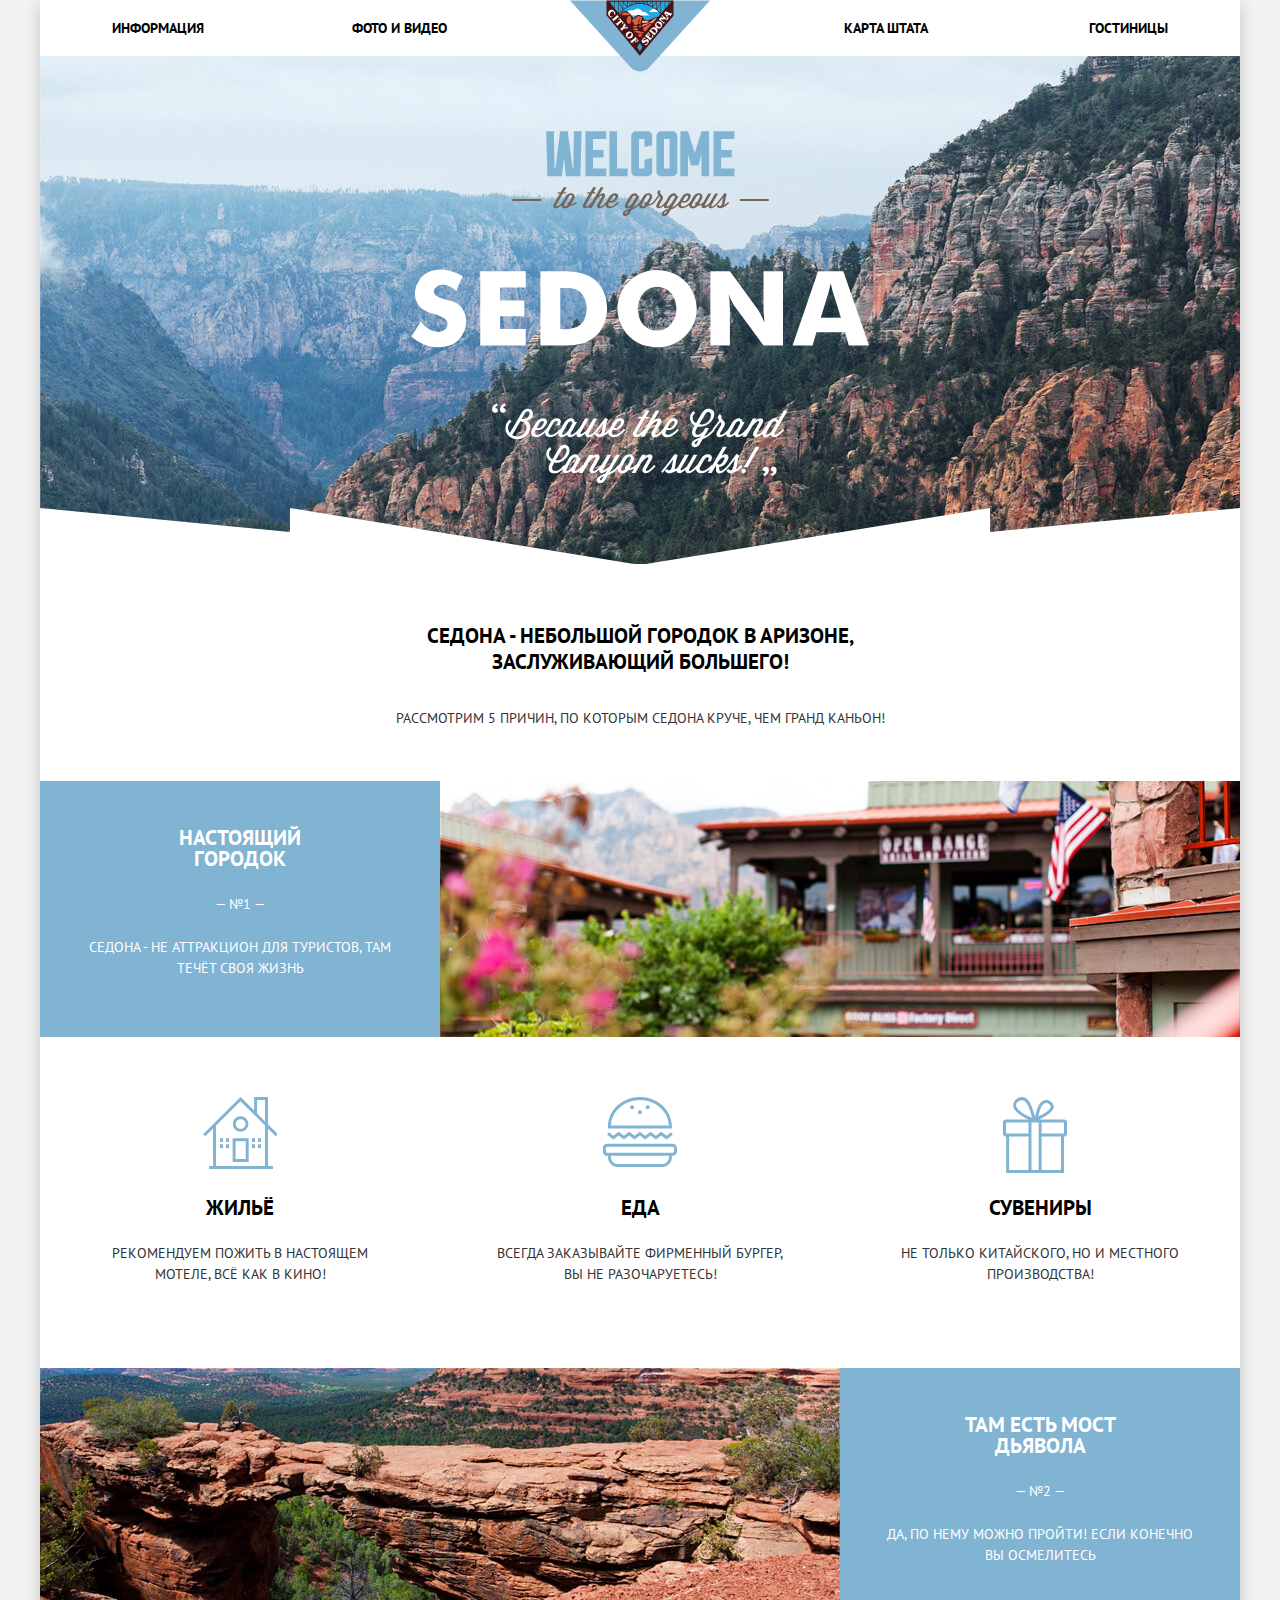
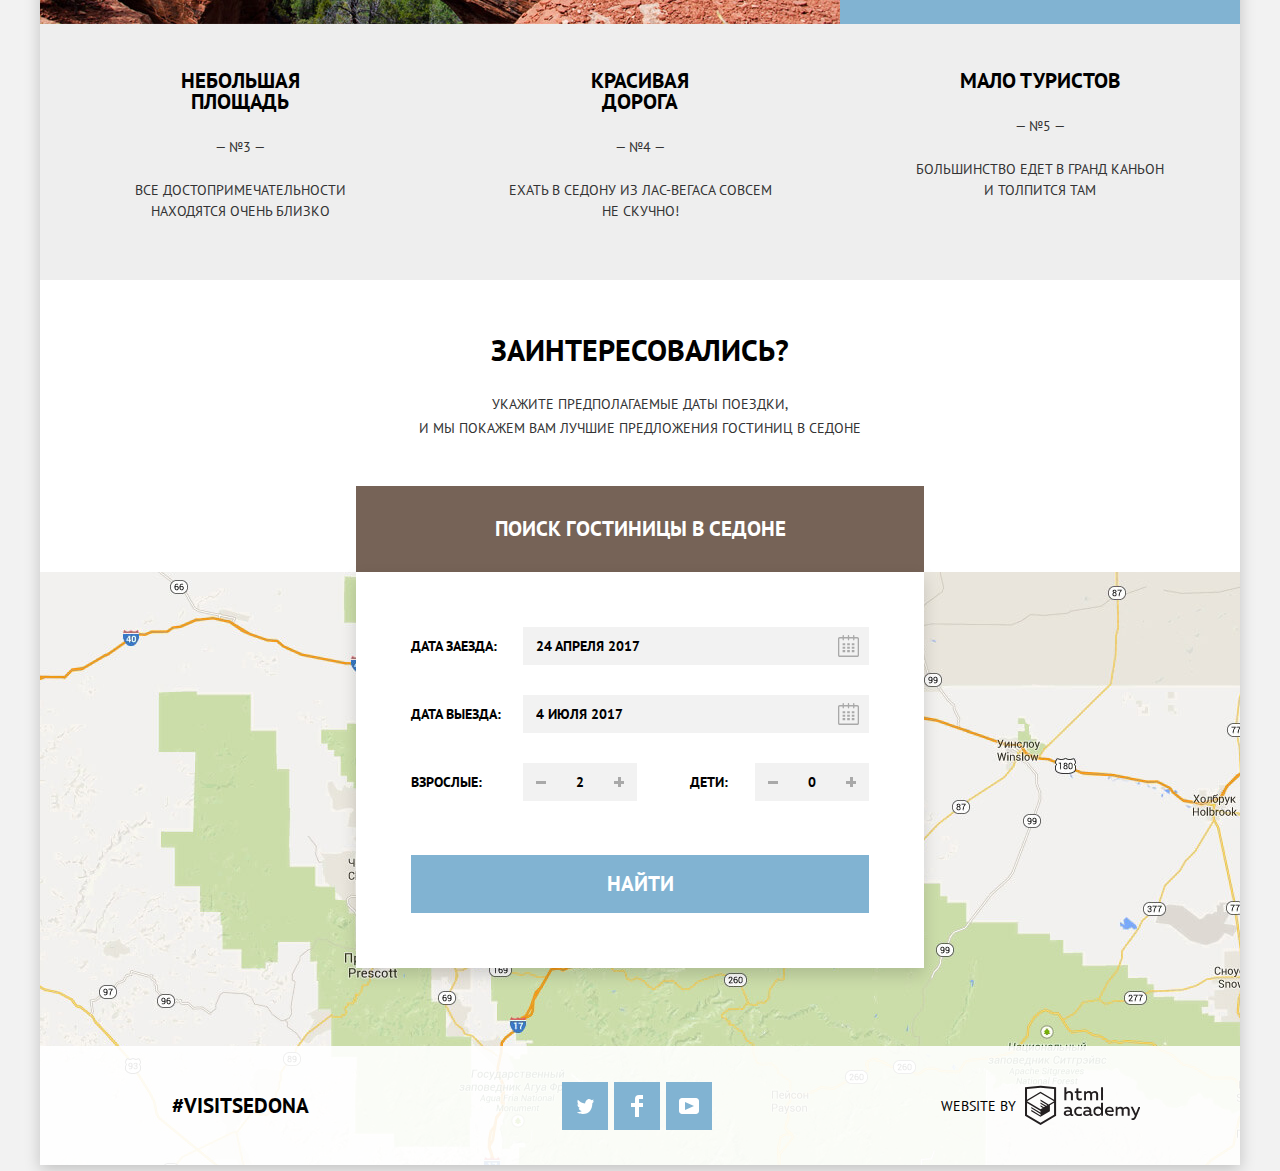
==== commit c3586dc0: "внес правки" ====
--- a/index.html
+++ b/index.html
@@ -1,120 +1,137 @@
 <!DOCTYPE html>
+
 <html lang="ru">
-
 <head>
 	<meta charset="utf-8">
 	<meta content="telephone=no" name="format-detection">
 
 	<title>HTML Academy: Седона</title>
-
 	<link href="https://fonts.googleapis.com/css?family=PT+Sans:400,700&amp;subset=cyrillic" rel="stylesheet">
-	<link rel="stylesheet" href="css/normalize.css">
-	<link rel="stylesheet" href="css/style.css">
+	<link href="css/normalize.css" rel="stylesheet">
+	<link href="css/style.css" rel="stylesheet">
 </head>
 
 <body>
 	<div class="container">
 		<header class="main-header">
 			<nav class="main-navigation">
-				<a class="header-logo">
-					<img src="img/logo.svg" width="140" height="72" alt="Логотип сайта">
-				</a>
-
-				<ul class="site-navigation">
-					<li><a href="#">Информация</a></li>
-
-					<li><a href="#">Фото и видео</a></li>
-
-					<li><a href="#">Карта штата</a></li>
-
-					<li><a href="inner.html">Гостиницы</a></li>
-				</ul>
+				<a class="header-logo"><img alt="Логотип сайта" height="72" src="img/logo.svg" width="140"></a>
+
+				<div class="inner-container">
+					<ul class="site-navigation">
+						<li>
+							<a href="#">Информация</a>
+						</li>
+
+
+						<li>
+							<a href="#">Фото и видео</a>
+						</li>
+
+
+						<li>
+							<a href="#">Карта штата</a>
+						</li>
+
+
+						<li>
+							<a href="inner.html">Гостиницы</a>
+						</li>
+					</ul>
+				</div>
 			</nav>
 		</header>
 
+
 		<main>
 			<h1 class="visually-hidden">Сайт о небольшом городке Седона</h1>
 
+
 			<section class="ad-block">
 				<h2 class="visually-hidden">Добро пожаловать в Сидону</h2>
 
-				<div class="wrapper-image">
-					<img src="img/welcome.svg" width="459" height="353" alt="Добро пожаловать">
-				</div>
-
-				<b class="slogan">Седона — небольшой городок в Аризоне, заслуживающий большего! </b>
+
+				<div class="wrapper-image"><img alt="Добро пожаловать" height="353" src="img/welcome.svg" width="459">
+				</div>
+				<b class="slogan">Седона - небольшой городок в Аризоне, заслуживающий большего!</b>
 			</section>
+
 
 			<section class="features">
 				<h2 class="visually-hidden">Все преимущества Седоны</h2>
 
+
 				<p class="lead">Рассмотрим 5 причин, по которым Седона круче, чем гранд каньон!</p>
+
 
 				<div class="features-list">
 					<div class="features-item">
-						<div class="features-item-content">
-							<h3>Настоящий городок</h3>
-
-							<span>&mdash; №1 &mdash;</span>
-
-							<p>Седона — не аттракцион для туристов, там течёт своя жизнь</p>
-						</div>
-
-						<img src="img/real-city.jpg" width="800" height="256" alt="Настоящий городок">
-					</div>
+					<div class="features-item-content">
+						<h3>Настоящий городок</h3>
+						<span>&mdash; №1 &mdash;</span>
+
+						<p>Седона - не аттракцион для туристов, там течёт своя жизнь</p>
+					</div>
+					<img alt="Настоящий городок" height="256" src="img/real-city.jpg" width="800">
+					</div>
+
 
 					<ul class="features-option">
 						<li class="option-item">
 							<h3>Жильё</h3>
 
+
 							<p>Рекомендуем пожить в настоящем мотеле, всё как в кино!</p>
 						</li>
+
 
 						<li class="option-item">
 							<h3>Еда</h3>
 
+
 							<p>Всегда заказывайте фирменный бургер, вы не разочаруетесь!</p>
 						</li>
+
 
 						<li class="option-item">
 							<h3>Сувениры</h3>
 
+
 							<p>Не только китайского, но и местного производства!</p>
 						</li>
 					</ul>
 
+
 					<div class="features-item">
-						<div class="features-item-content">
-							<h3>Там есть Мост дьявола</h3>
-
-							<span>&mdash; №2 &mdash;</span>
-
-							<p>Да, по нему можно пройти! Если конечно вы осмелитесь</p>
-						</div>
-
-						<img src="img/devil-bridge.jpg" width="800" height="256" alt="Мост дьявола">
-					</div>
+					<div class="features-item-content">
+						<h3>Там есть Мост дьявола</h3>
+						<span>&mdash; №2 &mdash;</span>
+
+						<p>Да, по нему можно пройти! Если конечно вы осмелитесь</p>
+					</div>
+					<img alt="Мост дьявола" height="256" src="img/devil-bridge.jpg" width="800">
+					</div>
+
 
 					<ul class="features-item-group">
 						<li class="features-item">
 							<h3>Небольшая площадь</h3>
-
 							<span>&mdash; №3 &mdash;</span>
 
 							<p>Все достопримечательности находятся очень близко</p>
 						</li>
+
 
 						<li class="features-item">
 							<h3>Красивая дорога</h3>
-
 							<span>&mdash; №4 &mdash;</span>
 
 							<p class="text-road">Ехать в Седону из Лас-Вегаса совсем не скучно!</p>
 						</li>
+
 
 						<li class="features-item">
 							<h3>Мало туристов</h3>
-
 							<span>&mdash; №5 &mdash;</span>
 
 							<p>Большинство едет в гранд каньон и толпится там</p>
@@ -122,54 +139,42 @@
 					</ul>
 				</div>
 			</section>
+
 
 			<section class="order">
 				<h2 class="visually-hidden">Как заказать гостиницу в Седоне</h2>
-
 				<b class="order-slogan">Заинтересовались?</b>
 
 				<div class="order-text">
 					<p>Укажите предполагаемые даты поездки,</p>
+
+
 					<p>и мы покажем вам лучшие предложения гостиниц в Седоне</p>
 				</div>
 
+
 				<div class="order-button-wrapper">
-					<a class="order-button brown" href="#">поиск гостиницы в Седоне</a>
-					<!-- modal -->
+					<a class="order-button brown" href="#">поиск гостиницы в Седоне</a> <!-- modal -->
+
+
 					<section class="modal modal-order">
 						<h2 class="visually-hidden">Форма заказа гостиницы</h2>
 
+
 						<form action="https://echo.htmlacademy.ru" class="form-order" method="post">
-							<p class="date-input">
-								<label for="date-enter">Дата заезда:</label>
-
-								<input id="date-enter" name="date-enter" placeholder="24 апреля 2017" type="text">
-								<svg class="calendar" xmlns="http://www.w3.org/2000/svg" width="21" height="22"><path d="M19.25 2.025h-2.845V.648c0-.38-.294-.7-.656-.7s-.656.308-.656.7v1.377h-3.938V.648c0-.38-.294-.7-.655-.7s-.657.308-.657.7v1.377H5.906V.648c0-.38-.294-.7-.656-.7s-.657.308-.657.7v1.377H1.75C.784 2.025 0 2.847 0 3.862v16.302C0 21.18.784 22 1.75 22h17.5c.966 0 1.75-.82 1.75-1.836V3.862c0-1.015-.783-1.837-1.75-1.837zm.437 18.14a.448.448 0 0 1-.437.459H1.75a.45.45 0 0 1-.438-.459V3.862a.45.45 0 0 1 .438-.459h2.844V4.78c0 .38.294.7.657.7s.656-.308.656-.7V3.403h3.938V4.78c0 .38.294.7.657.7s.655-.308.655-.7V3.403h3.938V4.78c0 .38.293.7.656.7s.656-.308.656-.7V3.403h2.845a.45.45 0 0 1 .437.46v16.302zM4.594 8.225H7.22v2.066H4.594zm0 3.443H7.22v2.067H4.594zm0 3.444H7.22v2.066H4.594zm4.594 0h2.625v2.066H9.188zm0-3.444h2.625v2.067H9.188zm0-3.443h2.625v2.066H9.188zm4.593 6.887h2.625v2.066H13.78zm0-3.444h2.625v2.067H13.78zm0-3.443h2.625v2.066H13.78z"/></svg>
-							</p>
-
-							<p class="date-input">
-								<label for="date-out">Дата выезда:</label>
-
-								<input id="date-out" name="date-out" placeholder="4 июля 2017" type="text">
-								<svg class="calendar" xmlns="http://www.w3.org/2000/svg" width="21" height="22"><path d="M19.25 2.025h-2.845V.648c0-.38-.294-.7-.656-.7s-.656.308-.656.7v1.377h-3.938V.648c0-.38-.294-.7-.655-.7s-.657.308-.657.7v1.377H5.906V.648c0-.38-.294-.7-.656-.7s-.657.308-.657.7v1.377H1.75C.784 2.025 0 2.847 0 3.862v16.302C0 21.18.784 22 1.75 22h17.5c.966 0 1.75-.82 1.75-1.836V3.862c0-1.015-.783-1.837-1.75-1.837zm.437 18.14a.448.448 0 0 1-.437.459H1.75a.45.45 0 0 1-.438-.459V3.862a.45.45 0 0 1 .438-.459h2.844V4.78c0 .38.294.7.657.7s.656-.308.656-.7V3.403h3.938V4.78c0 .38.294.7.657.7s.655-.308.655-.7V3.403h3.938V4.78c0 .38.293.7.656.7s.656-.308.656-.7V3.403h2.845a.45.45 0 0 1 .437.46v16.302zM4.594 8.225H7.22v2.066H4.594zm0 3.443H7.22v2.067H4.594zm0 3.444H7.22v2.066H4.594zm4.594 0h2.625v2.066H9.188zm0-3.444h2.625v2.067H9.188zm0-3.443h2.625v2.066H9.188zm4.593 6.887h2.625v2.066H13.78zm0-3.444h2.625v2.067H13.78zm0-3.443h2.625v2.066H13.78z"/></svg>
-							</p>
+							<p class="date-input"><label for="date-enter">Дата заезда:</label> <input id="date-enter" name="date-enter" placeholder="24 апреля 2017" type="text"> <svg class="calendar" height="22" width="21" xmlns="http://www.w3.org/2000/svg">
+							<path d="M19.25 2.025h-2.845V.648c0-.38-.294-.7-.656-.7s-.656.308-.656.7v1.377h-3.938V.648c0-.38-.294-.7-.655-.7s-.657.308-.657.7v1.377H5.906V.648c0-.38-.294-.7-.656-.7s-.657.308-.657.7v1.377H1.75C.784 2.025 0 2.847 0 3.862v16.302C0 21.18.784 22 1.75 22h17.5c.966 0 1.75-.82 1.75-1.836V3.862c0-1.015-.783-1.837-1.75-1.837zm.437 18.14a.448.448 0 0 1-.437.459H1.75a.45.45 0 0 1-.438-.459V3.862a.45.45 0 0 1 .438-.459h2.844V4.78c0 .38.294.7.657.7s.656-.308.656-.7V3.403h3.938V4.78c0 .38.294.7.657.7s.655-.308.655-.7V3.403h3.938V4.78c0 .38.293.7.656.7s.656-.308.656-.7V3.403h2.845a.45.45 0 0 1 .437.46v16.302zM4.594 8.225H7.22v2.066H4.594zm0 3.443H7.22v2.067H4.594zm0 3.444H7.22v2.066H4.594zm4.594 0h2.625v2.066H9.188zm0-3.444h2.625v2.067H9.188zm0-3.443h2.625v2.066H9.188zm4.593 6.887h2.625v2.066H13.78zm0-3.444h2.625v2.067H13.78zm0-3.443h2.625v2.066H13.78z"></path></svg></p>
+
+
+							<p class="date-input"><label for="date-out">Дата выезда:</label> <input id="date-out" name="date-out" placeholder="4 июля 2017" type="text"> <svg class="calendar" height="22" width="21" xmlns="http://www.w3.org/2000/svg">
+							<path d="M19.25 2.025h-2.845V.648c0-.38-.294-.7-.656-.7s-.656.308-.656.7v1.377h-3.938V.648c0-.38-.294-.7-.655-.7s-.657.308-.657.7v1.377H5.906V.648c0-.38-.294-.7-.656-.7s-.657.308-.657.7v1.377H1.75C.784 2.025 0 2.847 0 3.862v16.302C0 21.18.784 22 1.75 22h17.5c.966 0 1.75-.82 1.75-1.836V3.862c0-1.015-.783-1.837-1.75-1.837zm.437 18.14a.448.448 0 0 1-.437.459H1.75a.45.45 0 0 1-.438-.459V3.862a.45.45 0 0 1 .438-.459h2.844V4.78c0 .38.294.7.657.7s.656-.308.656-.7V3.403h3.938V4.78c0 .38.294.7.657.7s.655-.308.655-.7V3.403h3.938V4.78c0 .38.293.7.656.7s.656-.308.656-.7V3.403h2.845a.45.45 0 0 1 .437.46v16.302zM4.594 8.225H7.22v2.066H4.594zm0 3.443H7.22v2.067H4.594zm0 3.444H7.22v2.066H4.594zm4.594 0h2.625v2.066H9.188zm0-3.444h2.625v2.067H9.188zm0-3.443h2.625v2.066H9.188zm4.593 6.887h2.625v2.066H13.78zm0-3.444h2.625v2.067H13.78zm0-3.443h2.625v2.066H13.78z"></path></svg></p>
+
 
 							<div class="people-column">
-								<p class="people people-adults">
-									<label for="adults-number">Взрослые:</label>
-
-									<button class="minus" type="button">-</button>
-									<input id="adults-number" name="adults-number" placeholder="2" type="text">
-									<button class="plus" type="button">+</button>
-								</p>
-
-								<p class="people people-children">
-									<label for="children-number">Дети:</label>
-
-									<button class="minus" type="button">-</button>
-									<input id="children-number" name="children-number" placeholder="0" type="text">
-									<button class="plus" type="button">+</button>
-								</p>
+								<p class="people people-adults"><label for="adults-number">Взрослые:</label> <button class="minus" type="button">-</button> <input id="adults-number" name="adults-number" placeholder="2" type="text"> <button class="plus" type="button">+</button></p>
+
+
+								<p class="people people-children"><label for="children-number">Дети:</label> <button class="minus" type="button">-</button> <input id="children-number" name="children-number" placeholder="0" type="text"> <button class="plus" type="button">+</button></p>
 							</div>
 							<button class="form-submit blue" type="submit">Найти</button>
 						</form>
@@ -177,51 +182,51 @@
 				</div>
 			</section>
 
-			<div class="map">
-				<img src="img/map.jpg" width="1200" height="593" alt="карта Седоны">
+
+			<div class="map"><img alt="карта Седоны" height="593" src="img/map.jpg" width="1200">
 			</div>
 		</main>
 
+
 		<footer class="main-footer">
-			<div class="footer-wrapper">
-				<p class="copyright-text">&#35;visitSEDONA</p>
-
-				<ul class="social-buttons">
-					<li>
-						<a class="social-button blue" href="#">
-							<span class="visually-hidden">Твиттер</span>
-							<svg xmlns="http://www.w3.org/2000/svg" width="17" height="15"><path fill="#fff" d="M10.95.144c1.685-.496 2.984.27 3.577 1.18l2.01-.708a2.345 2.345 0 0 1-.857 1.768c.685.17 1.304-.49 1.304-.49-.17 1-1.006 1.788-1.563 2.024-.23 6.75-3.175 11.217-10.077 11.082H4.9c-.4 0-4.164-.46-4.898-1.887 2.27.196 3.893-.422 4.693-1.177-.96-.3-2.68-.477-2.98-2.95.35.106.564.228 1.2.12C1.705 8.247.374 7.53.448 5.33c.285.328 1.067.536 1.34.472C1.085 5.56-.182 2.442.894.85 2.712 2.704 4.63 4.456 8.046 4.623 8.254 2.33 9.183.793 10.95.144z"/></svg>
-						</a>
-					</li>
-
-					<li>
-						<a class="social-button blue" href="#">
-							<span class="visually-hidden">Фейсбук</span>
-							<svg xmlns="http://www.w3.org/2000/svg" width="12" height="22"><path fill="#fff" d="M12 4V0H8a4 4 0 0 0-4 4v4H0v4h4v10h4V12h4V8H8V4h4z"/></svg>
-						</a>
-					</li>
-
-					<li>
-						<a class="social-button blue" href="#">
-							<span class="visually-hidden">Ютуб</span>
-							<svg xmlns="http://www.w3.org/2000/svg" width="20" height="16"><path fill="#fff" d="M17 0H3C1.35 0 0 1.35 0 3v10c0 1.65 1.35 3 3 3h14c1.65 0 3-1.35 3-3V3c0-1.65-1.35-3-3-3zM6.027 11.998V4.002L15.014 8l-8.987 3.998z"/></svg>
-						</a>
-					</li>
-				</ul>
-
-				<div class="copyright-link">
-					<p>Website by</p>
-
-					<a class="copyright-logo" href="https://htmlacademy.ru/">
-						<span class="visually-hidden">логотип htmlacademy</span>
-						<svg xmlns="http://www.w3.org/2000/svg" xmlns:xlink="http://www.w3.org/1999/xlink" width="115" height="41" viewBox="0 0 113 39"><g fill="#231f20"><use xlink:href="#A"/><path d="M53.06 20.62a5.29 5.29 0 0 1 2.7.67v1.8a4.28 4.28 0 0 0-2.42-.73 2.89 2.89 0 1 0 0 5.76 5.26 5.26 0 0 0 2.55-.67v1.8a6.58 6.58 0 0 1-2.9.6 4.42 4.42 0 0 1-4.72-4.54 4.54 4.54 0 0 1 4.79-4.68z"/><use xlink:href="#A" x="19"/><path d="M76.67 16.85V29.6H74.9v-1.4a4.07 4.07 0 0 1-3.35 1.62 4.62 4.62 0 0 1 0-9.22 4 4 0 0 1 3.15 1.37v-5.14h2zm-4.76 5.48a2.9 2.9 0 1 0 0 5.8 3 3 0 0 0 2.79-1.84v-2.13a3.06 3.06 0 0 0-2.79-1.83zm11.1-1.7c3.48 0 4.68 2.8 4.12 5.34h-6.58c.22 1.57 1.75 2.22 3.35 2.22a6.41 6.41 0 0 0 2.77-.62v1.68a7.5 7.5 0 0 1-3.14.6c-2.68 0-5-1.53-5-4.6A4.39 4.39 0 0 1 83 20.63zm.1 1.62a2.39 2.39 0 0 0-2.57 2.26h4.85a2.06 2.06 0 0 0-2.28-2.26zm6 7.35v-8.75h1.73v1.1a4 4 0 0 1 2.92-1.33 3 3 0 0 1 2.73 1.4 4.33 4.33 0 0 1 3.06-1.4 3.21 3.21 0 0 1 3.32 3.52v5.47h-2v-5.4a1.67 1.67 0 0 0-1.73-1.84 2.94 2.94 0 0 0-2.17 1.18v6.07h-2v-5.4a1.67 1.67 0 0 0-1.73-1.84 3.11 3.11 0 0 0-2.32 1.35v5.9h-2zm22.37-8.74h2l-4.1 9.93c-.95 2.28-2.2 3-3.52 3a5 5 0 0 1-1.15-.15v-1.66a3 3 0 0 0 .89.13c.95 0 1.66-.67 2.17-2l.18-.44-4.16-8.82h2.13l3 6.6zM40.66 1.53v5a4 4 0 0 1 2.83-1.2A3.41 3.41 0 0 1 47.1 8.9v5.4h-2V9.15a1.9 1.9 0 0 0-2-2.1 3.08 3.08 0 0 0-2.44 1.46v5.8h-2V1.53h2zm11.77.9v3.12h3.17v1.7h-3.17v4c0 1.15.53 1.53 1.66 1.53a4.71 4.71 0 0 0 1.77-.35v1.68a7.14 7.14 0 0 1-2.35.38 2.68 2.68 0 0 1-3-2.88v-4.38h-1.6v-1.7h1.57V2.88zM58.1 14.3V5.54h1.73v1.1a4 4 0 0 1 2.92-1.33 3 3 0 0 1 2.73 1.4 4.33 4.33 0 0 1 3.06-1.4 3.21 3.21 0 0 1 3.32 3.52v5.47h-2V8.9a1.67 1.67 0 0 0-1.73-1.84 2.94 2.94 0 0 0-2.17 1.18v6.07h-2V8.9a1.67 1.67 0 0 0-1.73-1.84 3.11 3.11 0 0 0-2.32 1.35v5.9h-2zM74.72 1.52h1.95v12.76h-1.95zM15.44.02h-.16L0 1.62v28l15.28 9.1 15.28-9.1v-28zm13.12 28.45l-13.28 7.9L2 28.47V17l13.22 7.87v1.43l-9.07-5.4v1.38l9.1 5.47v1.46l-9.1-5.42v1.38l9.1 5.47 9.2-5.5v-5.9l4.1-2.45v11.67zm0-13.16l-3.65 2.14-1.68 1-8-4.76v1.38l6.84 4.07H22l-.15.1-1 .57-5.64-3.36v1.38l4.45 2.65-1.05.7-3.36-2v1.38l2.2 1.3-2.25 1.35L2.04 15.4 15.2 7.47zm0-1.4L15.2 6.05 2 13.9V3.4L15.28 2l13.28 1.4v10.5z"/></g><defs><path id="A" d="M46.84 28.22a2.07 2.07 0 0 0 .58-.11v1.4a3.41 3.41 0 0 1-1.24.22 1.75 1.75 0 0 1-1.75-1 5.08 5.08 0 0 1-3.3 1.13c-1.6 0-3.06-.87-3.06-2.68 0-2.24 2.08-2.93 3.9-2.93a11.63 11.63 0 0 1 2.28.26v-.3c0-1.1-.8-1.86-2.3-1.86a7.79 7.79 0 0 0-3.15.67v-1.8a10.72 10.72 0 0 1 3.35-.58c2.48 0 4 1.18 4 3.83v3.14a.57.57 0 0 0 .69.61zm-6.76-1.2a1.42 1.42 0 0 0 1.64 1.29 3.56 3.56 0 0 0 2.53-1v-1.5a10.21 10.21 0 0 0-1.9-.22c-1.1.01-2.27.35-2.27 1.45z"/></defs></svg>
-					</a>
-				</div>
+			<p class="copyright-text">&#35;visitSEDONA</p>
+
+
+			<ul class="social-buttons">
+				<li>
+					<a class="social-button blue" href="#"><span class="visually-hidden">Твиттер</span> <svg height="15" width="17" xmlns="http://www.w3.org/2000/svg">
+					<path d="M10.95.144c1.685-.496 2.984.27 3.577 1.18l2.01-.708a2.345 2.345 0 0 1-.857 1.768c.685.17 1.304-.49 1.304-.49-.17 1-1.006 1.788-1.563 2.024-.23 6.75-3.175 11.217-10.077 11.082H4.9c-.4 0-4.164-.46-4.898-1.887 2.27.196 3.893-.422 4.693-1.177-.96-.3-2.68-.477-2.98-2.95.35.106.564.228 1.2.12C1.705 8.247.374 7.53.448 5.33c.285.328 1.067.536 1.34.472C1.085 5.56-.182 2.442.894.85 2.712 2.704 4.63 4.456 8.046 4.623 8.254 2.33 9.183.793 10.95.144z" fill="#fff"></path></svg></a>
+				</li>
+
+
+				<li>
+					<a class="social-button blue" href="#"><span class="visually-hidden">Фейсбук</span> <svg height="22" width="12" xmlns="http://www.w3.org/2000/svg">
+					<path d="M12 4V0H8a4 4 0 0 0-4 4v4H0v4h4v10h4V12h4V8H8V4h4z" fill="#fff"></path></svg></a>
+				</li>
+
+
+				<li>
+					<a class="social-button blue" href="#"><span class="visually-hidden">Ютуб</span> <svg height="16" width="20" xmlns="http://www.w3.org/2000/svg">
+					<path d="M17 0H3C1.35 0 0 1.35 0 3v10c0 1.65 1.35 3 3 3h14c1.65 0 3-1.35 3-3V3c0-1.65-1.35-3-3-3zM6.027 11.998V4.002L15.014 8l-8.987 3.998z" fill="#fff"></path></svg></a>
+				</li>
+			</ul>
+
+
+			<div class="copyright-link">
+				<p>Website by</p>
+				<a class="copyright-logo" href="https://htmlacademy.ru/"><span class="visually-hidden">логотип htmlacademy</span> <svg height="41" viewbox="0 0 113 39" width="115" xmlns="http://www.w3.org/2000/svg" xmlns:xlink="http://www.w3.org/1999/xlink">
+				<g fill="#231f20">
+					<use xlink:href="#A"></use>
+					<path d="M53.06 20.62a5.29 5.29 0 0 1 2.7.67v1.8a4.28 4.28 0 0 0-2.42-.73 2.89 2.89 0 1 0 0 5.76 5.26 5.26 0 0 0 2.55-.67v1.8a6.58 6.58 0 0 1-2.9.6 4.42 4.42 0 0 1-4.72-4.54 4.54 4.54 0 0 1 4.79-4.68z"></path>
+					<use x="19" xlink:href="#A"></use>
+					<path d="M76.67 16.85V29.6H74.9v-1.4a4.07 4.07 0 0 1-3.35 1.62 4.62 4.62 0 0 1 0-9.22 4 4 0 0 1 3.15 1.37v-5.14h2zm-4.76 5.48a2.9 2.9 0 1 0 0 5.8 3 3 0 0 0 2.79-1.84v-2.13a3.06 3.06 0 0 0-2.79-1.83zm11.1-1.7c3.48 0 4.68 2.8 4.12 5.34h-6.58c.22 1.57 1.75 2.22 3.35 2.22a6.41 6.41 0 0 0 2.77-.62v1.68a7.5 7.5 0 0 1-3.14.6c-2.68 0-5-1.53-5-4.6A4.39 4.39 0 0 1 83 20.63zm.1 1.62a2.39 2.39 0 0 0-2.57 2.26h4.85a2.06 2.06 0 0 0-2.28-2.26zm6 7.35v-8.75h1.73v1.1a4 4 0 0 1 2.92-1.33 3 3 0 0 1 2.73 1.4 4.33 4.33 0 0 1 3.06-1.4 3.21 3.21 0 0 1 3.32 3.52v5.47h-2v-5.4a1.67 1.67 0 0 0-1.73-1.84 2.94 2.94 0 0 0-2.17 1.18v6.07h-2v-5.4a1.67 1.67 0 0 0-1.73-1.84 3.11 3.11 0 0 0-2.32 1.35v5.9h-2zm22.37-8.74h2l-4.1 9.93c-.95 2.28-2.2 3-3.52 3a5 5 0 0 1-1.15-.15v-1.66a3 3 0 0 0 .89.13c.95 0 1.66-.67 2.17-2l.18-.44-4.16-8.82h2.13l3 6.6zM40.66 1.53v5a4 4 0 0 1 2.83-1.2A3.41 3.41 0 0 1 47.1 8.9v5.4h-2V9.15a1.9 1.9 0 0 0-2-2.1 3.08 3.08 0 0 0-2.44 1.46v5.8h-2V1.53h2zm11.77.9v3.12h3.17v1.7h-3.17v4c0 1.15.53 1.53 1.66 1.53a4.71 4.71 0 0 0 1.77-.35v1.68a7.14 7.14 0 0 1-2.35.38 2.68 2.68 0 0 1-3-2.88v-4.38h-1.6v-1.7h1.57V2.88zM58.1 14.3V5.54h1.73v1.1a4 4 0 0 1 2.92-1.33 3 3 0 0 1 2.73 1.4 4.33 4.33 0 0 1 3.06-1.4 3.21 3.21 0 0 1 3.32 3.52v5.47h-2V8.9a1.67 1.67 0 0 0-1.73-1.84 2.94 2.94 0 0 0-2.17 1.18v6.07h-2V8.9a1.67 1.67 0 0 0-1.73-1.84 3.11 3.11 0 0 0-2.32 1.35v5.9h-2zM74.72 1.52h1.95v12.76h-1.95zM15.44.02h-.16L0 1.62v28l15.28 9.1 15.28-9.1v-28zm13.12 28.45l-13.28 7.9L2 28.47V17l13.22 7.87v1.43l-9.07-5.4v1.38l9.1 5.47v1.46l-9.1-5.42v1.38l9.1 5.47 9.2-5.5v-5.9l4.1-2.45v11.67zm0-13.16l-3.65 2.14-1.68 1-8-4.76v1.38l6.84 4.07H22l-.15.1-1 .57-5.64-3.36v1.38l4.45 2.65-1.05.7-3.36-2v1.38l2.2 1.3-2.25 1.35L2.04 15.4 15.2 7.47zm0-1.4L15.2 6.05 2 13.9V3.4L15.28 2l13.28 1.4v10.5z"></path>
+				</g>
+
+				<defs>
+					<path d="M46.84 28.22a2.07 2.07 0 0 0 .58-.11v1.4a3.41 3.41 0 0 1-1.24.22 1.75 1.75 0 0 1-1.75-1 5.08 5.08 0 0 1-3.3 1.13c-1.6 0-3.06-.87-3.06-2.68 0-2.24 2.08-2.93 3.9-2.93a11.63 11.63 0 0 1 2.28.26v-.3c0-1.1-.8-1.86-2.3-1.86a7.79 7.79 0 0 0-3.15.67v-1.8a10.72 10.72 0 0 1 3.35-.58c2.48 0 4 1.18 4 3.83v3.14a.57.57 0 0 0 .69.61zm-6.76-1.2a1.42 1.42 0 0 0 1.64 1.29 3.56 3.56 0 0 0 2.53-1v-1.5a10.21 10.21 0 0 0-1.9-.22c-1.1.01-2.27.35-2.27 1.45z" id="A"></path>
+				</defs></svg></a>
 			</div>
 		</footer>
 	</div>
-
-
 </body>
-
 </html>--- a/css/style.css
+++ b/css/style.css
@@ -1,13 +1,11 @@
 ﻿body {
-	min-width: 1280px;
-	margin: 0;
-
+	margin: 0;
+	padding: 0;
 	font-family: 'PT Sans', Arial, sans-serif;
 	font-size: 14px;
 	line-height: 21px;
 	font-weight: normal;
 	text-transform: uppercase;
-
 	color: #000000;
 	background-color: #f2f2f2;
 }
@@ -16,14 +14,13 @@
 input[type="checkbox"].visually-hidden,
 input[type="radio"].visually-hidden {
 	position: absolute;
-
 	width: 1px;
 	height: 1px;
 	margin: -1px;
 	border: 0;
 	padding: 0;
 	white-space: nowrap;
-
+	-webkit-clip-path: inset(100%);
 	clip-path: inset(100%);
 	clip: rect(0 0 0 0);
 	overflow: hidden;
@@ -31,10 +28,11 @@
 
 .container {
 	position: relative;
-
 	width: 1200px;
 	margin: 0 auto;
+	-webkit-box-shadow: 0 5px 15px 0px rgba(0, 0, 0, 0.2);
 	box-shadow: 0 5px 15px 0px rgba(0, 0, 0, 0.2);
+	-webkit-box-sizing: border-box;
 	box-sizing: border-box;
 }
 
@@ -54,7 +52,6 @@
 
 .brown {
 	color: #ffffff;
-
 	background-color: #766357;
 }
 
@@ -65,13 +62,11 @@
 
 .brown:active {
 	color: rgba(255, 255, 255, 0.3);
-
 	background-color: #503e33;
 }
 
 .blue {
 	color: #ffffff;
-
 	background-color: #81b3d2;
 }
 
@@ -82,7 +77,6 @@
 
 .blue:active {
 	color: rgba(255, 255, 255, 0.3);
-
 	background-color: #5496bd;
 }
 
@@ -95,8 +89,14 @@
 
 .main-navigation {
 	position: relative;
-	display: flex;
+	display: -webkit-box;
+	display: -ms-flexbox;
+	display: flex;
+	-webkit-box-align: center;
+	-ms-flex-align: center;
 	align-items: center;
+	-webkit-box-pack: center;
+	-ms-flex-pack: center;
 	justify-content: center;
 	padding: 15px 0;
 }
@@ -106,41 +106,49 @@
 	top: 0;
 	left: 50%;
 	margin-left: -70px;
+	-ms-flex-item-align: center;
+	-ms-grid-row-align: center;
 	align-self: center;
 	z-index: 1;
 }
 
 .site-navigation {
-	display: flex;
+	display: -webkit-box;
+	display: -ms-flexbox;
+	display: flex;
+	-ms-flex-wrap: wrap;
 	flex-wrap: wrap;
 	width: 100%;
+	-webkit-box-pack: start;
+	-ms-flex-pack: start;
 	justify-content: flex-start;
 	margin: 0;
 	padding: 0;
-
 	list-style: none;
 }
 
 .site-navigation li {
 	width: 240px;
-	text-align: center;
+	-webkit-box-sizing: border-box;
 	box-sizing: border-box;
 }
 
 .site-navigation li:first-child {
-	padding-right: 3px;
+	text-align: left;
 }
 
 .site-navigation li:nth-child(2) {
-	margin-right: 120px;
+	text-align: left;
+	margin-right: auto;
 }
 
 .site-navigation li:nth-child(3) {
-	margin-left: 120px;
+	text-align: right;
+	margin-left: auto;
 }
 
 .site-navigation li:last-child {
-	padding-left: 15px;
+	text-align: right;
 }
 
 .site-navigation a {
@@ -149,7 +157,6 @@
 	line-height: 26px;
 	font-weight: bold;
 	color: #000000;
-	
 	background-color: #ffffff;
 }
 
@@ -179,12 +186,11 @@
 	margin-bottom: 59px;
 	padding-top: 75px;
 	padding-bottom: 80px;
-
 	background-image: url(../img/bg.jpg);
 	background-position: 0 -56px;
 	background-size: cover;
 	background-repeat: no-repeat;
-
+	-webkit-box-sizing: border-box;
 	box-sizing: border-box;
 }
 
@@ -211,7 +217,6 @@
 	width: 445px;
 	margin: 0 auto;
 	padding-bottom: 30px;
-
 	font-weight: bold;
 	font-size: 21px;
 	line-height: 26px;
@@ -225,7 +230,6 @@
 .lead {
 	margin: 0;
 	margin-bottom: 50px;
-
 	font-size: 14px;
 	line-height: 26px;
 	text-align: center;
@@ -233,29 +237,35 @@
 }
 
 .features-list {
-	display: flex;
+	display: -webkit-box;
+	display: -ms-flexbox;
+	display: flex;
+	-ms-flex-wrap: wrap;
 	flex-wrap: wrap;
 }
 
 .features-item {
-	display: flex;
+	display: -webkit-box;
+	display: -ms-flexbox;
+	display: flex;
+	-ms-flex-wrap: wrap;
 	flex-wrap: wrap;
 }
 
 .features-item:nth-of-type(2) .features-item-content {
+	-webkit-box-ordinal-group: 3;
+	-ms-flex-order: 2;
 	order: 2;
 }
 
 .features-item-content {
 	width: 400px;
-	padding-top: 44px;
+	padding-top: 46px;
 	padding-bottom: 58px;
-
-
 	text-align: center;
 	color: #ffffff;
-
 	background-color: #81b3d2;
+	-webkit-box-sizing: border-box;
 	box-sizing: border-box;
 }
 
@@ -264,7 +274,6 @@
 	margin: 0 auto;
 	margin-bottom: 25px;
 	padding: 0;
-
 	font-weight: bold;
 	text-align: center;
 	font-size: 21px;
@@ -274,9 +283,8 @@
 .features-item-content span {
 	display: block;
 	margin: 0;
-	margin-bottom: 25px;
-	padding: 0;
-
+	margin-bottom: 22px;
+	padding: 0;
 	font-size: 14px;
 	line-height: 21px;
 }
@@ -284,17 +292,18 @@
 .features-item-content p {
 	margin: 0;
 	padding: 0 46px;
-
 	font-size: 14px;
 	line-height: 21px;
 }
 
 .features-option {
-	display: flex;
+	display: -webkit-box;
+	display: -ms-flexbox;
+	display: flex;
+	-ms-flex-wrap: wrap;
 	flex-wrap: wrap;
 	margin: 0;
 	padding: 0;
-
 	text-align: center;
 	list-style: none;
 }
@@ -309,7 +318,6 @@
 	position: relative;
 	margin: 0;
 	margin-bottom: 25px;
-
 	font-weight: bold;
 	font-size: 21px;
 	line-height: 21px;
@@ -323,7 +331,6 @@
 	margin-left: -37px;
 	width: 74px;
 	height: 76px;
-	
 	background-repeat: no-repeat;
 	background-position: 0 0;
 }
@@ -343,30 +350,28 @@
 .option-item p {
 	margin: 0;
 	padding: 0 55px;
-
-	font-size: 14px;
-	line-height: 21px;
-
+	font-size: 14px;
+	line-height: 21px;
 	color: #333333;
 }
 
 .features-item-group {
-	display: flex;
+	display: -webkit-box;
+	display: -ms-flexbox;
+	display: flex;
+	-ms-flex-wrap: wrap;
 	flex-wrap: wrap;
 	margin: 0;
 	padding: 0;
-
 	list-style: none;
 }
 
 .features-item-group .features-item {
 	display: block;
 	width: 400px;
-	padding-top: 45px;
+	padding-top: 46px;
 	padding-bottom: 58px;
-
 	text-align: center;
-
 	background-color: #eeeeee;
 }
 
@@ -375,7 +380,6 @@
 	margin: 0 auto;
 	margin-bottom: 25px;
 	padding: 0;
-
 	font-weight: bold;
 	text-align: center;
 	font-size: 21px;
@@ -387,20 +391,16 @@
 	margin: 0;
 	margin-bottom: 22px;
 	padding: 0;
-
-	font-size: 14px;
-	line-height: 21px;
-
+	font-size: 14px;
+	line-height: 21px;
 	color: #333333;
 }
 
 .features-item-group p {
 	margin: 0;
 	padding: 0 69px;
-
-	font-size: 14px;
-	line-height: 21px;
-
+	font-size: 14px;
+	line-height: 21px;
 	color: #333333;
 }
 
@@ -408,22 +408,19 @@
 	padding: 0 66px;
 }
 
-.features-item-group p{
+.features-item-group p {
 	padding: 0 71px;
 }
 
 .order {
 	padding-top: 52px;
-
 	text-align: center;
-
 	background-color: #ffffff;
 }
 
 .order-slogan {
 	display: block;
 	padding-bottom: 24px;
-
 	font-weight: bold;
 	font-size: 30px;
 	line-height: 36px;
@@ -435,10 +432,8 @@
 
 .order p {
 	margin: 0 auto;
-
 	font-size: 14px;
 	line-height: 24px;
-
 	color: #333333;
 }
 
@@ -452,12 +447,11 @@
 	padding: 30px 10px;
 	width: 568px;
 	min-height: 86px;
-
 	font-size: 21px;
 	line-height: 26px;
 	font-weight: bold;
-
 	color: #ffffff;
+	-webkit-box-sizing: border-box;
 	box-sizing: border-box;
 }
 
@@ -468,9 +462,8 @@
 /* --- inner-page --- */
 
 .filter-hotels {
-	padding-top: 29px;
+	padding-top: 28px;
 	padding-bottom: 32px;
-
 	background-image: url(../img/filter-bg.jpg);
 	background-size: cover;
 	background-position: 0 -57px;
@@ -481,7 +474,6 @@
 .filter-form fieldset {
 	margin: 0;
 	padding: 0;
-
 	border: none;
 }
 
@@ -495,10 +487,8 @@
 .filter-list {
 	margin: 0;
 	padding: 0;
-
-	font-size: 14px;
-	line-height: 21px;
-
+	font-size: 14px;
+	line-height: 21px;
 	list-style: none;
 }
 
@@ -513,11 +503,10 @@
 .filter-options label {
 	position: relative;
 	margin-left: 40px;
-
 	cursor: pointer;
 }
 
-.checkbox-input ~ label::before {
+.checkbox-input~label::before {
 	position: absolute;
 	content: "";
 	width: 23px;
@@ -527,18 +516,17 @@
 	background-image: url(../img/checkbox-off.svg);
 	background-position: 0 0;
 	background-repeat: no-repeat;
-
 	cursor: pointer;
 }
 
-.checkbox-input:focus + label {
+.checkbox-input:focus+label {
 	outline: rgb(77, 144, 254);
 	outline-offset: -2px;
 	outline-style: auto;
 	outline-width: 5px;
 }
 
-.checkbox-input:checked ~ label::before {
+.checkbox-input:checked~label::before {
 	position: absolute;
 	content: "";
 	width: 27px;
@@ -548,39 +536,43 @@
 	background-image: url(../img/checkbox-on.svg);
 	background-position: 0 0;
 	background-repeat: no-repeat;
-
 	cursor: pointer;
 }
 
-.checkbox-input:disabled ~ label::before {
+.checkbox-input:disabled~label::before {
 	background-image: url(../img/checkbox-off-disabled.svg);
 	background-position: 0 0;
 	background-repeat: no-repeat;
-
 	cursor: not-allowed;
 }
 
-.checkbox-input:disabled:checked ~ label::before {
+.checkbox-input:disabled:checked~label::before {
 	background-image: url(../img/checkbox-on-disabled.svg);
 	background-position: 0 0;
 	background-repeat: no-repeat;
-
 	cursor: not-allowed;
 }
 
-.checkbox-input:disabled ~ label {
+.checkbox-input:disabled~label {
 	color: #6a6a6a;
-
 	cursor: not-allowed;
 }
 
 .filter-form {
-	display: flex;
+	display: -webkit-box;
+	display: -ms-flexbox;
+	display: flex;
+	-webkit-box-pack: justify;
+	-ms-flex-pack: justify;
 	justify-content: space-between;
 }
 
 .filter-form .inner-column:first-of-type {
-	display: flex;
+	display: -webkit-box;
+	display: -ms-flexbox;
+	display: flex;
+	-webkit-box-pack: justify;
+	-ms-flex-pack: justify;
 	justify-content: space-between;
 	width: 50%;
 }
@@ -595,7 +587,6 @@
 
 .inner-column .cost {
 	width: 318px;
-
 	color: #ffffff;
 	text-transform: uppercase;
 }
@@ -606,14 +597,12 @@
 
 .price-controls {
 	position: relative;
-
 	height: 36px;
 	margin-bottom: 21px;
-
 	font-size: 0;
-
 	border: 2px solid #ffffff;
 	border-radius: 2px;
+	-webkit-box-sizing: border-box;
 	box-sizing: border-box;
 }
 
@@ -622,21 +611,19 @@
 	position: absolute;
 	top: 50%;
 	left: 50%;
-
 	width: 2px;
 	height: 22px;
-
 	background: #ffffff;
+	-webkit-transform: translate(-50%, -50%);
+	-ms-transform: translate(-50%, -50%);
 	transform: translate(-50%, -50%);
 }
 
 .price-controls label {
 	display: inline-block;
-
 	font-size: 14px;
 	line-height: 33px;
 	vertical-align: top;
-
 	cursor: pointer;
 }
 
@@ -649,30 +636,25 @@
 .price-controls input {
 	width: 50px;
 	margin: 0;
-
 	color: inherit;
 	font: inherit;
-
 	background: none;
 	border: none;
 }
 
 .range-controls {
 	position: relative;
-
 	margin-bottom: 32px;
 }
 
 .range-controls .scale {
 	height: 2px;
-
 	background: rgba(255, 255, 255, 0.3);
 }
 
 .range-controls .bar {
 	width: 80%;
 	height: 2px;
-
 	background: #ffffff;
 }
 
@@ -681,18 +663,18 @@
 	top: -9px;
 	width: 20px;
 	height: 22px;
-
 	background-color: transparent;
 	background-image: url(../img/filter-button.svg);
 	background-position: 0 0;
 	background-repeat: no-repeat;
 	border: none;
-
 	cursor: pointer;
 }
 
 .range-toggle:focus,
 .range-toggle:hover {
+	-webkit-transform: scale(1.1);
+	-ms-transform: scale(1.1);
 	transform: scale(1.1);
 }
 
@@ -709,16 +691,14 @@
 	margin: 0 auto;
 	margin-left: 84px;
 	padding: 6px 34px 5px;
-
 	font-size: 14px;
 	line-height: 21px;
 	color: #ffffff;
 	text-transform: uppercase;
-
 	background: transparent;
 	border: 2px solid #ffffff;
 	border-radius: 2px;
-
+	-webkit-box-sizing: border-box;
 	box-sizing: border-box;
 	cursor: pointer;
 }
@@ -728,7 +708,6 @@
 	font-size: 14px;
 	line-height: 21px;
 	color: #000000;
-
 	background: #ffffff;
 }
 
@@ -739,14 +718,19 @@
 .sort-hotels-options {
 	padding-top: 28px;
 	padding-bottom: 31px;
-
 	border-bottom: 1px solid #e5e5e5;
+	-webkit-box-sizing: border-box;
 	box-sizing: border-box;
 }
 
 .sort-hotels-options .inner-container {
-	display: flex;
+	display: -webkit-box;
+	display: -ms-flexbox;
+	display: flex;
+	-ms-flex-wrap: wrap;
 	flex-wrap: wrap;
+	-webkit-box-align: baseline;
+	-ms-flex-align: baseline;
 	align-items: baseline;
 }
 
@@ -754,7 +738,6 @@
 	width: 135px;
 	margin: 0;
 	padding: 0;
-
 	font-size: 21px;
 	line-height: 26px;
 	font-weight: bold;
@@ -765,7 +748,6 @@
 	margin: 0;
 	margin-left: 25px;
 	padding: 0;
-
 	font-size: 12px;
 	line-height: 18px;
 	font-weight: normal;
@@ -773,23 +755,23 @@
 }
 
 .sort-options-list {
-	display: flex;
+	display: -webkit-box;
+	display: -ms-flexbox;
+	display: flex;
+	-ms-flex-wrap: wrap;
 	flex-wrap: wrap;
 	width: 700px;
 	margin: 0;
 	margin-left: 39px;
 	padding: 0;
-
 	list-style: none;
 }
 
 .sort-options-list .sort-option {
 	margin-right: 33px;
-
 	font-size: 12px;
 	line-height: 18px;
 	font-weight: normal;
-
 	color: rgba(0, 0, 0, 0.3);
 	border-bottom: 1px dotted #81b3d2;
 }
@@ -801,31 +783,31 @@
 
 .sort-options-list .sort-option:active {
 	color: #000000;
-
 	border-bottom: none;
 }
 
 .sort-options-list .sort-option-current {
 	margin-right: 33px;
-
 	font-size: 12px;
 	line-height: 18px;
 	font-weight: normal;
 	color: #81b3d2;
-
 	border-bottom: none;
 }
 
 .sort-option-arrows {
-	display: flex;
+	display: -webkit-box;
+	display: -ms-flexbox;
+	display: flex;
+	-ms-flex-wrap: wrap;
 	flex-wrap: wrap;
+	-webkit-box-pack: justify;
+	-ms-flex-pack: justify;
 	justify-content: space-between;
-
 	width: 34px;
 	margin: 0;
 	margin-left: auto;
 	padding: 0;
-
 	list-style: none;
 }
 
@@ -846,19 +828,23 @@
 .sort-hotels-list {
 	margin: 0;
 	padding: 0;
-
 	list-style: none;
 }
 
 .sort-hotels-item {
 	padding: 24px 0 30px;
-
 	border-bottom: 1px solid #e5e5e5;
 }
 
 .sort-hotels-item .inner-container {
-	display: flex;
+	display: -webkit-box;
+	display: -ms-flexbox;
+	display: flex;
+	-webkit-box-pack: start;
+	-ms-flex-pack: start;
 	justify-content: flex-start;
+	-webkit-box-align: start;
+	-ms-flex-align: start;
 	align-items: flex-start;
 }
 
@@ -869,10 +855,10 @@
 
 .hotel-description .hotel-link {
 	font: inherit;
-
 	color: #000000;
 }
 
+.hotel-link:focus,
 .hotel-link:hover {
 	color: #81b3d2;
 }
@@ -885,7 +871,6 @@
 	margin: 0;
 	margin-bottom: 8px;
 	padding: 0;
-
 	text-align: left;
 	font-size: 21px;
 	line-height: 26px;
@@ -896,21 +881,21 @@
 	margin: 0;
 	margin-bottom: 15px;
 	padding: 0;
-
-	font-size: 14px;
-	line-height: 21px;
-
+	font-size: 14px;
+	line-height: 21px;
 	color: #333333;
 }
 
 .hotel-description-list {
-	display: flex;
+	display: -webkit-box;
+	display: -ms-flexbox;
+	display: flex;
+	-webkit-box-pack: justify;
+	-ms-flex-pack: justify;
 	justify-content: space-between;
-
 	width: 258px;
 	margin: 0;
 	padding: 0;
-
 	list-style: none;
 }
 
@@ -925,19 +910,16 @@
 .sort-hotels-item .button {
 	font: inherit;
 	text-transform: uppercase;
-
 	display: block;
 	padding: 3px 10px;
 	width: 100%;
-
 	font-size: 14px;
 	line-height: 21px;
 	font-weight: bold;
 	text-align: center;
-
+	-webkit-box-sizing: border-box;
 	box-sizing: border-box;
 	border: none;
-
 	cursor: pointer;
 }
 
@@ -946,13 +928,16 @@
 }
 
 .rate-stars {
-	display: flex;
+	display: -webkit-box;
+	display: -ms-flexbox;
+	display: flex;
+	-ms-flex-wrap: wrap;
 	flex-wrap: wrap;
+	-webkit-box-pack: end;
+	-ms-flex-pack: end;
 	justify-content: flex-end;
-	
 	margin-bottom: 36px;
 	padding-top: 5px;
-
 	font-size: 0;
 }
 
@@ -965,25 +950,33 @@
 	padding: 3px 10px 4px;
 	width: 110px;
 	text-align: center;
-
 	color: #666666;
-
 	background-color: #f2f2f2;
+	-webkit-box-sizing: border-box;
 	box-sizing: border-box;
 }
 
 /*==== footer ====*/
 
 .main-footer {
-	display: flex;
+	display: -webkit-box;
+	display: -ms-flexbox;
+	display: flex;
+	-ms-flex-wrap: wrap;
 	flex-wrap: wrap;
+	-webkit-box-pack: justify;
+	-ms-flex-pack: justify;
 	justify-content: space-between;
+	-webkit-box-align: center;
+	-ms-flex-align: center;
+	align-items: center;
 	width: 100%;
 	padding: 36px 0 30px;
 	position: absolute;
 	bottom: 0;
 	left: 0;
 	background-color: rgba(255, 255, 255, 0.9);
+	-webkit-box-sizing: border-box;
 	box-sizing: border-box;
 }
 
@@ -991,47 +984,48 @@
 	position: static;
 }
 
-.footer-wrapper {
-	display: flex;
-	flex-wrap: wrap;
-	justify-content: flex-start;
-	align-items: center;
-	width: 966px;
-	margin-left: 133px;
-}
-
 .copyright-text {
-	display: flex;
-	flex-wrap: wrap;
-	margin: 0;
-	width: 276px;
-	padding: 0;
-	padding-bottom: 6px;
+	width: 400px;
+	margin: 0;
+	padding: 0;
+	text-align: center;
 	font-size: 21px;
 	line-height: 26px;
 	font-weight: bold;
+	margin-bottom: 6px;
 }
 
 .social-buttons {
-	display: flex;
+	display: -webkit-box;
+	display: -ms-flexbox;
+	display: flex;
+	-ms-flex-wrap: wrap;
 	flex-wrap: wrap;
-	justify-content: space-between;
-	width: 150px;
-	margin: 0;
-	margin-left: auto;
-	margin-right: auto;
+	-webkit-box-pack: center;
+	-ms-flex-pack: center;
+	justify-content: center;
+	width: 400px;
+	margin: 0;
 	padding: 0;
 	list-style: none;
-	box-sizing: border-box;
-}
-
-.social-buttons a{
-	display: flex;
+	-webkit-box-sizing: border-box;
+	box-sizing: border-box;
+	margin-bottom: 5px;
+}
+
+.social-buttons a {
+	display: -webkit-box;
+	display: -ms-flexbox;
+	display: flex;
+	-webkit-box-pack: center;
+	-ms-flex-pack: center;
 	justify-content: center;
+	-webkit-box-align: center;
+	-ms-flex-align: center;
 	align-items: center;
 	width: 46px;
 	min-height: 48px;
-	margin-bottom: 6px;
+	margin-right: 6px;
 }
 
 .social-button:active path {
@@ -1039,19 +1033,26 @@
 }
 
 .copyright-link {
-	display: flex;
-	justify-content: space-between;
+	display: -webkit-box;
+	display: -ms-flexbox;
+	display: flex;
+	-webkit-box-pack: center;
+	-ms-flex-pack: center;
+	justify-content: center;
+	-webkit-box-align: center;
+	-ms-flex-align: center;
 	align-items: center;
-	margin-left: auto;
-	width: 196px;
+	text-align: center;
+	width: 400px;
 }
 
 .copyright-link p {
 	margin: 0;
-	padding: 0;
-	padding-bottom: 6px;
+	margin-right: 9px;
+	padding: 0;
 	font-size: 14px;
 	line-height: 26px;
+	margin-bottom: 6px;
 }
 
 .copyright-logo:focus g,
@@ -1076,26 +1077,35 @@
 	min-height: 395px;
 	width: 568px;
 	padding: 55px;
-
 	background-color: #ffffff;
+	-webkit-box-shadow: 0 7px 15px rgba(0, 0, 0, 0.15);
 	box-shadow: 0 7px 15px rgba(0, 0, 0, 0.15);
+	-webkit-box-sizing: border-box;
 	box-sizing: border-box;
 }
 
 .form-order {
-	display: flex;
+	display: -webkit-box;
+	display: -ms-flexbox;
+	display: flex;
+	-ms-flex-wrap: wrap;
 	flex-wrap: wrap;
 }
 
 .form-order p {
-	display: flex;
+	display: -webkit-box;
+	display: -ms-flexbox;
+	display: flex;
+	-webkit-box-pack: justify;
+	-ms-flex-pack: justify;
 	justify-content: space-between;
+	-webkit-box-align: center;
+	-ms-flex-align: center;
 	align-items: center;
 	margin: 0;
 	margin-bottom: 30px;
 	padding: 0;
 	width: 100%;
-
 	font-weight: bold;
 	font-size: 14px;
 	line-height: 26px;
@@ -1105,20 +1115,18 @@
 .form-order input {
 	font: inherit;
 	text-transform: uppercase;
-
 	width: 346px;
 	margin: 0;
 	padding: 4px 11px;
-	
 	background-color: #f2f2f2;
-
 	border: 2px solid transparent;
+	-webkit-box-sizing: border-box;
 	box-sizing: border-box;
 }
 
 .date-input input {
 	padding-right: 40px;
-
+	-webkit-box-sizing: border-box;
 	box-sizing: border-box;
 }
 
@@ -1128,21 +1136,18 @@
 
 .date-input input:focus {
 	border: 2px solid #e5e5e5;
-
 	background-color: transparent;
 	outline: none;
 }
 
 .date-input .calendar {
 	fill: #a9a9a9;
-
 	outline: none;
 }
 
 .date-input .calendar:focus,
 .date-input .calendar:hover {
 	fill: #000000;
-
 	cursor: pointer;
 }
 
@@ -1152,25 +1157,36 @@
 
 .people-column {
 	width: 100%;
-	display: flex;
-
+	display: -webkit-box;
+	display: -ms-flexbox;
+	display: flex;
+	-webkit-box-pack: justify;
+	-ms-flex-pack: justify;
 	justify-content: space-between;
 }
 
 .people-column input {
-	display: flex;
+	display: -webkit-box;
+	display: -ms-flexbox;
+	display: flex;
+	-ms-flex-wrap: wrap;
 	flex-wrap: wrap;
+	-webkit-box-pack: center;
+	-ms-flex-pack: center;
 	justify-content: center;
 }
 
 .form-order .people {
 	font: inherit;
 	font-weight: bold;
-
 	margin-bottom: 0;
-	display: flex;
+	display: -webkit-box;
+	display: -ms-flexbox;
+	display: flex;
+	-webkit-box-pack: start;
+	-ms-flex-pack: start;
 	justify-content: flex-start;
-	
+	-webkit-box-sizing: border-box;
 	box-sizing: border-box;
 }
 
@@ -1187,11 +1203,17 @@
 }
 
 .people input {
-	display: flex;
+	display: -webkit-box;
+	display: -ms-flexbox;
+	display: flex;
+	-ms-flex-wrap: wrap;
 	flex-wrap: wrap;
+	-webkit-box-pack: justify;
+	-ms-flex-pack: justify;
 	justify-content: space-between;
+	-webkit-box-align: center;
+	-ms-flex-align: center;
 	align-items: center;
-
 	width: 42px;
 	height: 38px;
 	text-align: center;
@@ -1203,10 +1225,8 @@
 	font-size: 0;
 	width: 36px;
 	min-height: 38px;
-
 	background-color: #f2f2f2;
 	border: none;
-
 	cursor: pointer;
 }
 
@@ -1256,6 +1276,27 @@
 	background-color: #81b3d2;
 }
 
+.form-order input::-webkit-input-placeholder {
+	font: inherit;
+	text-transform: uppercase;
+	color: #000000;
+	font-weight: bold;
+}
+
+.form-order input:-ms-input-placeholder {
+	font: inherit;
+	text-transform: uppercase;
+	color: #000000;
+	font-weight: bold;
+}
+
+.form-order input::-ms-input-placeholder {
+	font: inherit;
+	text-transform: uppercase;
+	color: #000000;
+	font-weight: bold;
+}
+
 .form-order input::placeholder {
 	font: inherit;
 	text-transform: uppercase;
@@ -1282,12 +1323,10 @@
 	width: 100%;
 	margin-top: 54px;
 	padding: 16px 10px;
-
 	font-size: 21px;
 	line-height: 26px;
 	font-weight: bold;
 	text-transform: uppercase;
-
 	color: #ffffff;
 	border: none;
-}
+}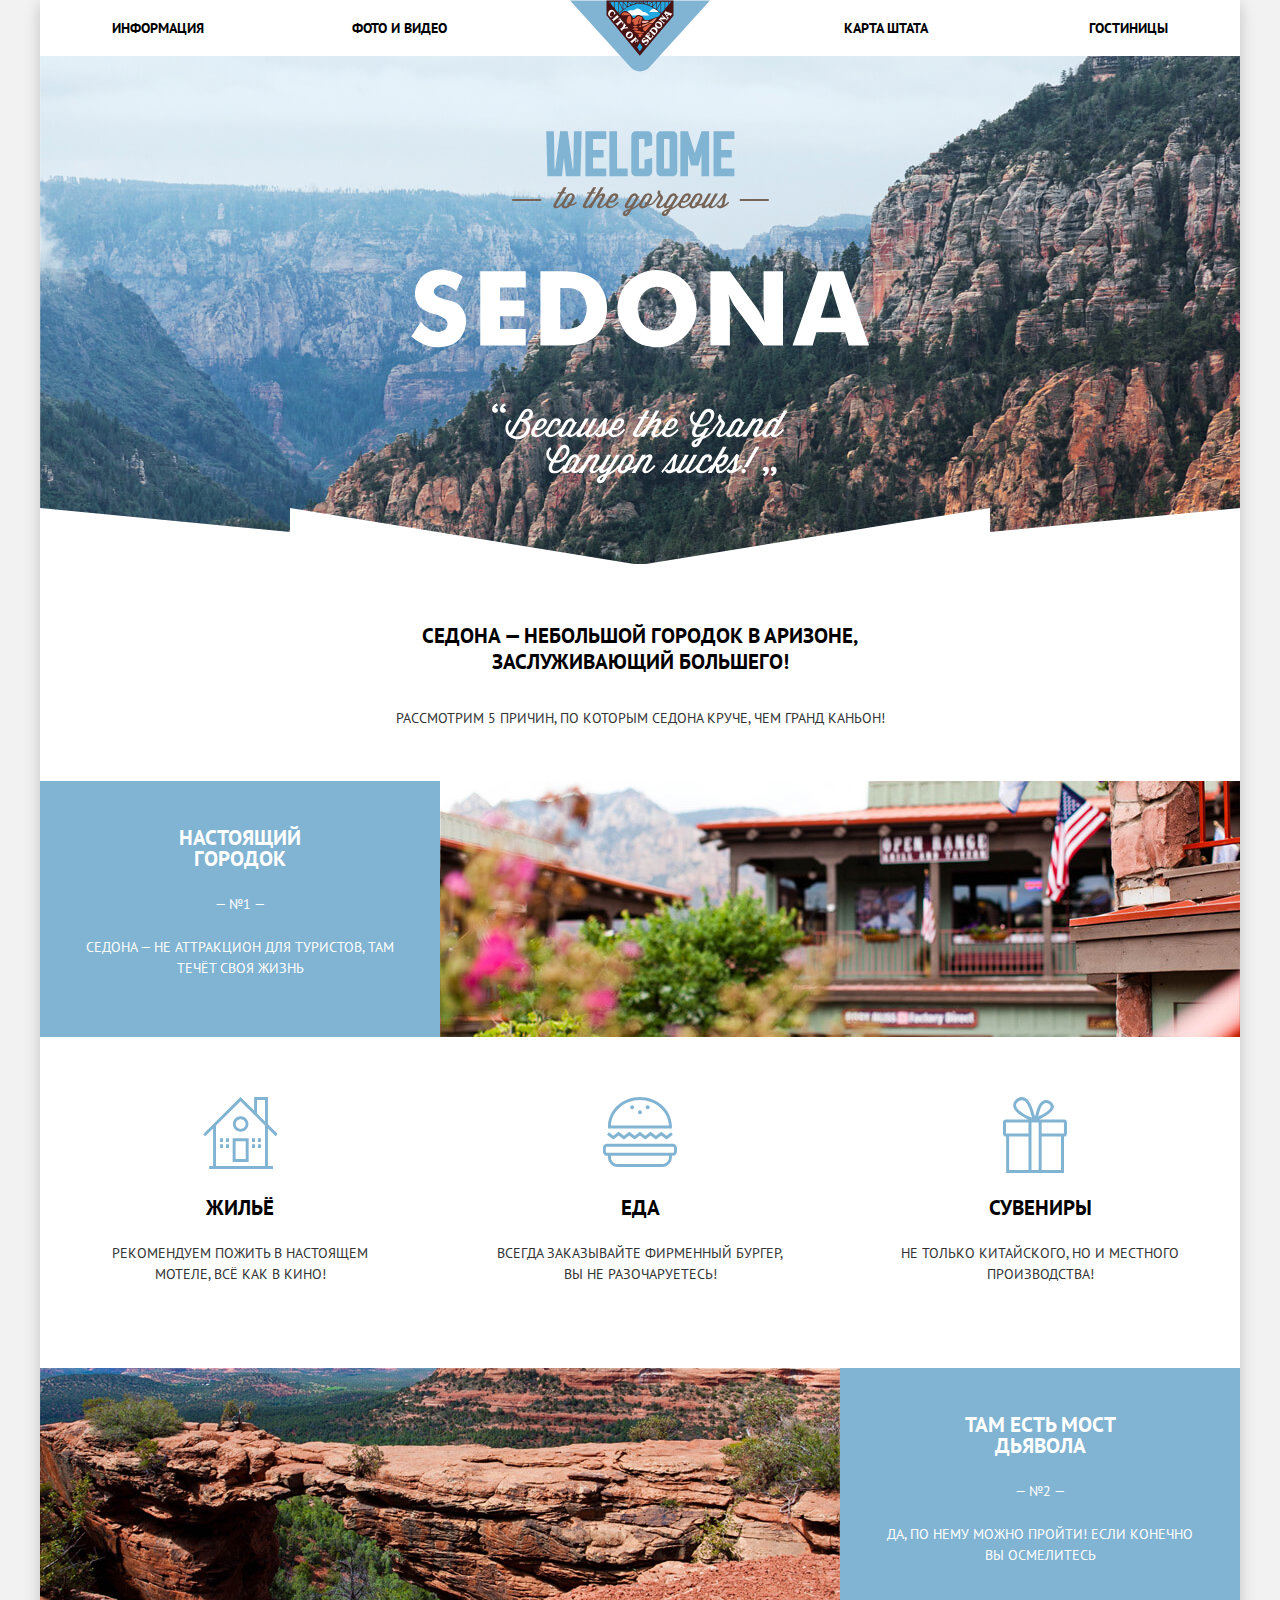
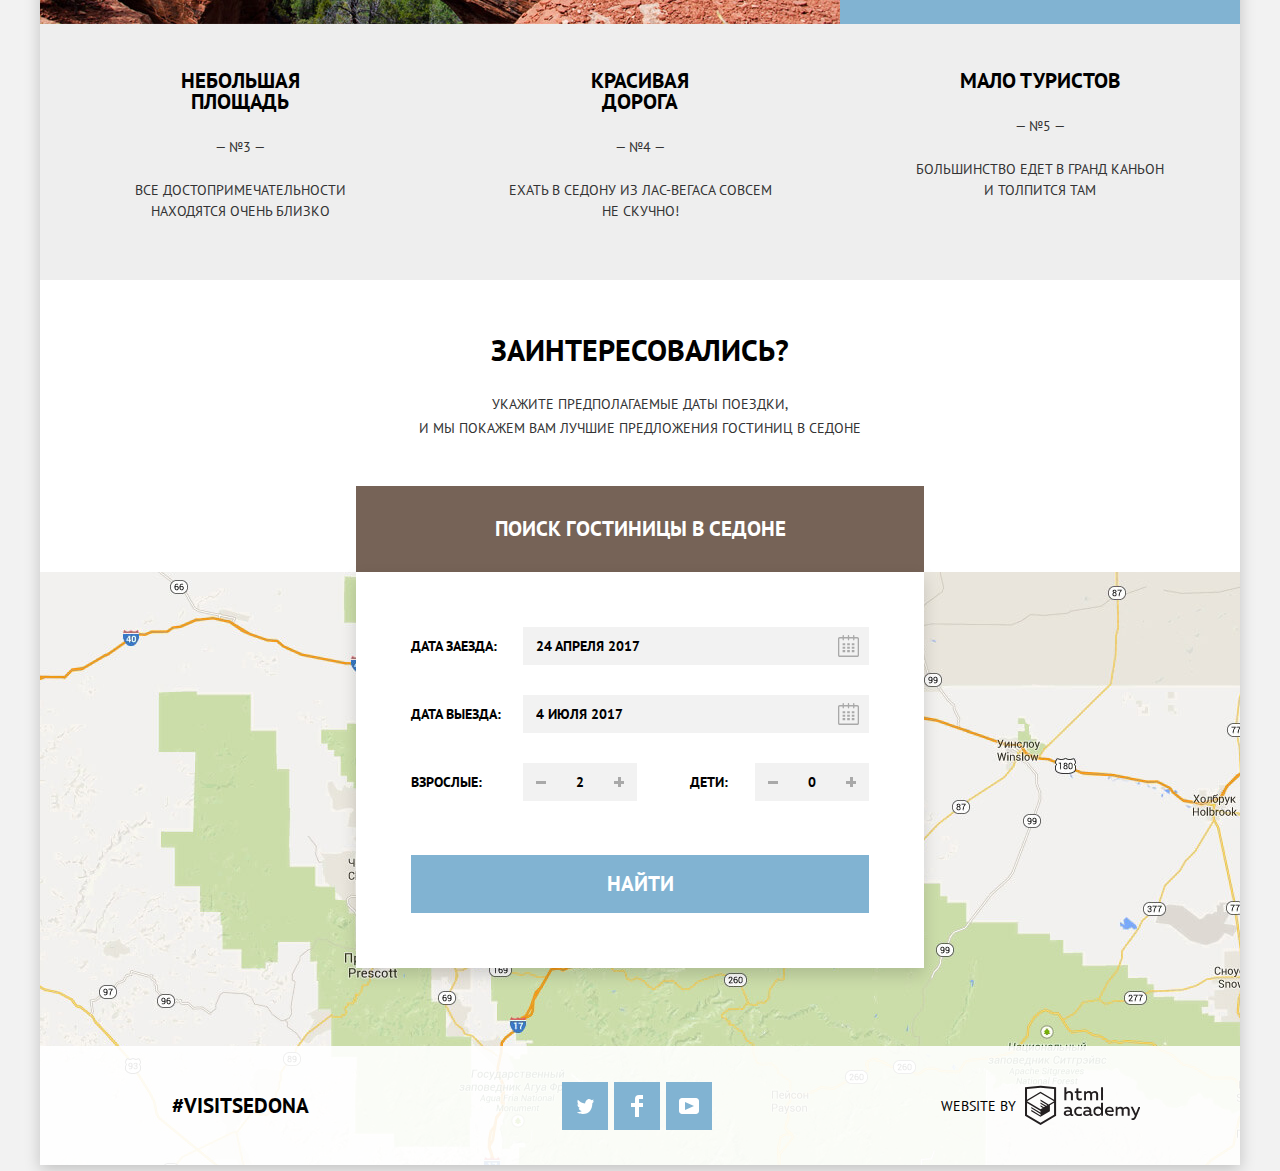
==== commit 7a51dfd1: "добавил дефис" ====
--- a/index.html
+++ b/index.html
@@ -53,7 +53,7 @@
 
 				<div class="wrapper-image"><img alt="Добро пожаловать" height="353" src="img/welcome.svg" width="459">
 				</div>
-				<b class="slogan">Седона - небольшой городок в Аризоне, заслуживающий большего!</b>
+				<b class="slogan">Седона &#8212; небольшой городок в Аризоне, заслуживающий большего!</b>
 			</section>
 
 
@@ -70,7 +70,7 @@
 						<h3>Настоящий городок</h3>
 						<span>&mdash; №1 &mdash;</span>
 
-						<p>Седона - не аттракцион для туристов, там течёт своя жизнь</p>
+						<p>Седона &#8212; не аттракцион для туристов, там течёт своя жизнь</p>
 					</div>
 					<img alt="Настоящий городок" height="256" src="img/real-city.jpg" width="800">
 					</div>
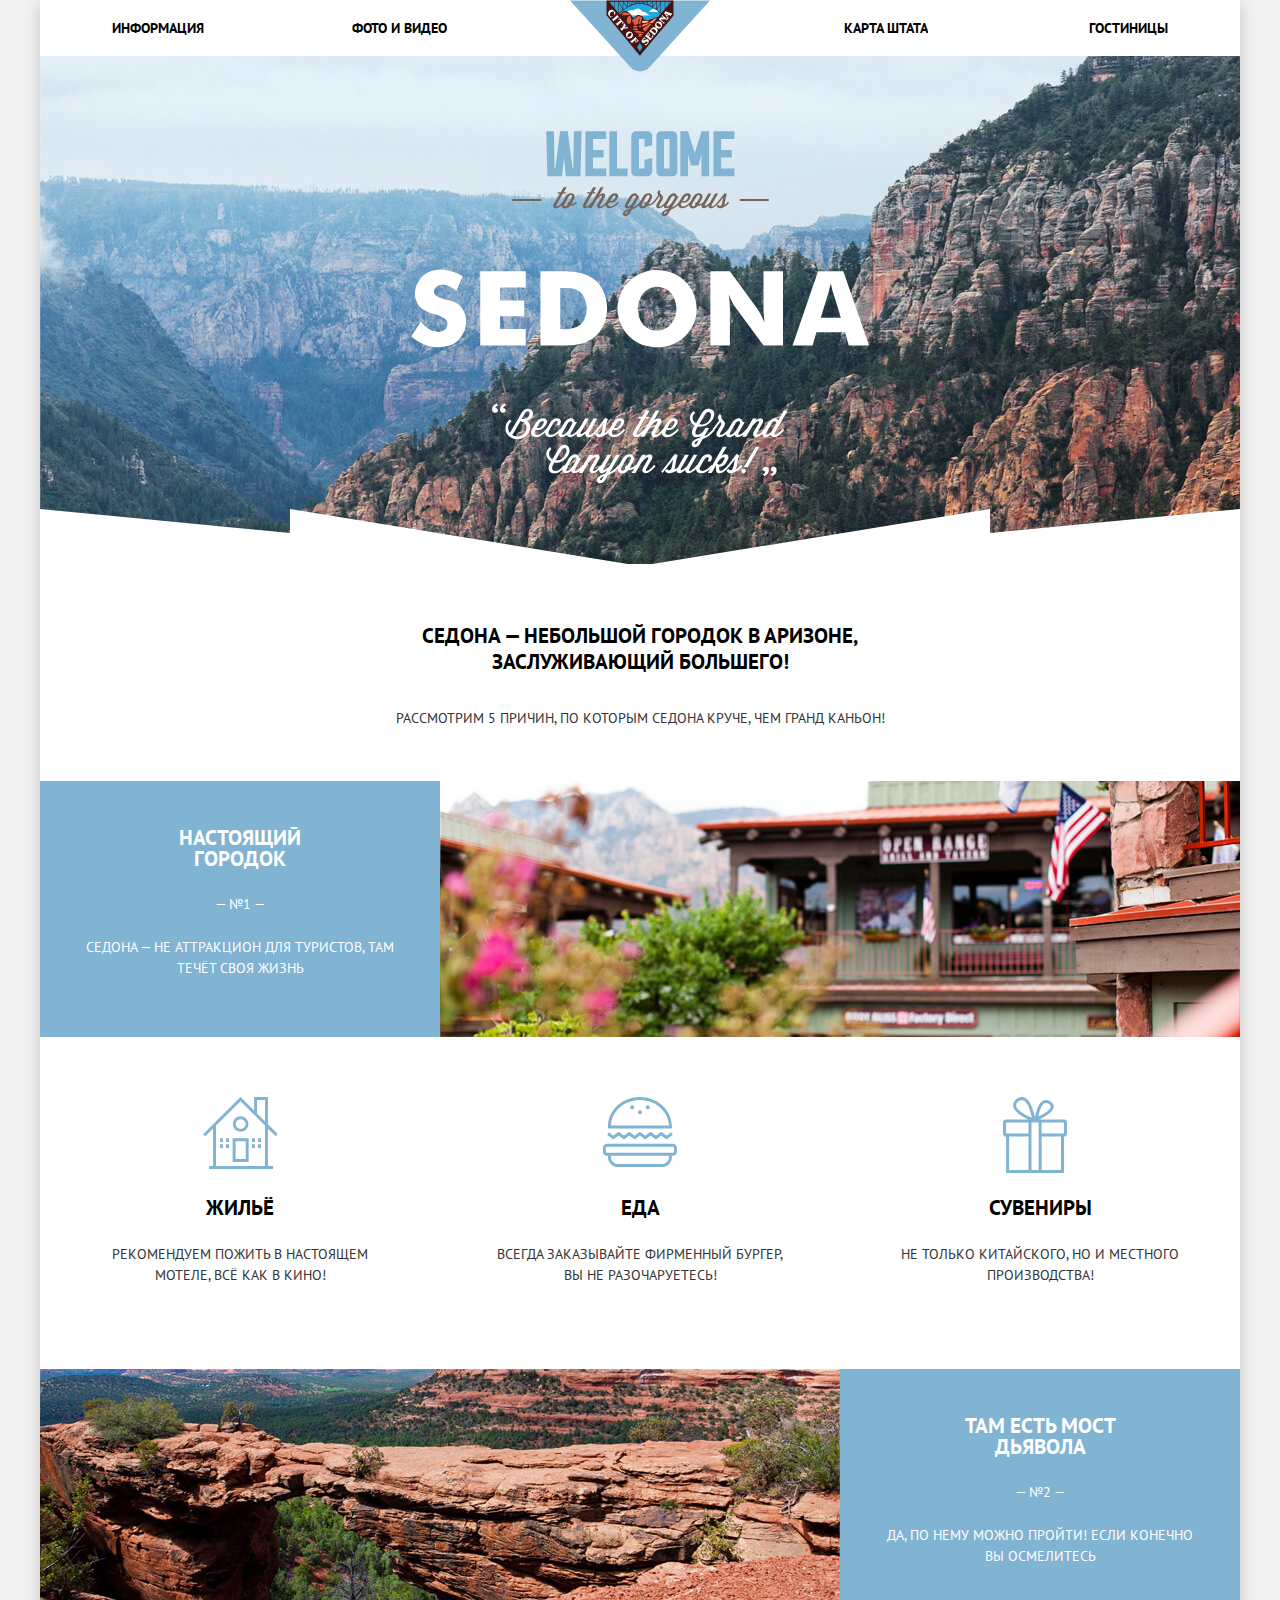
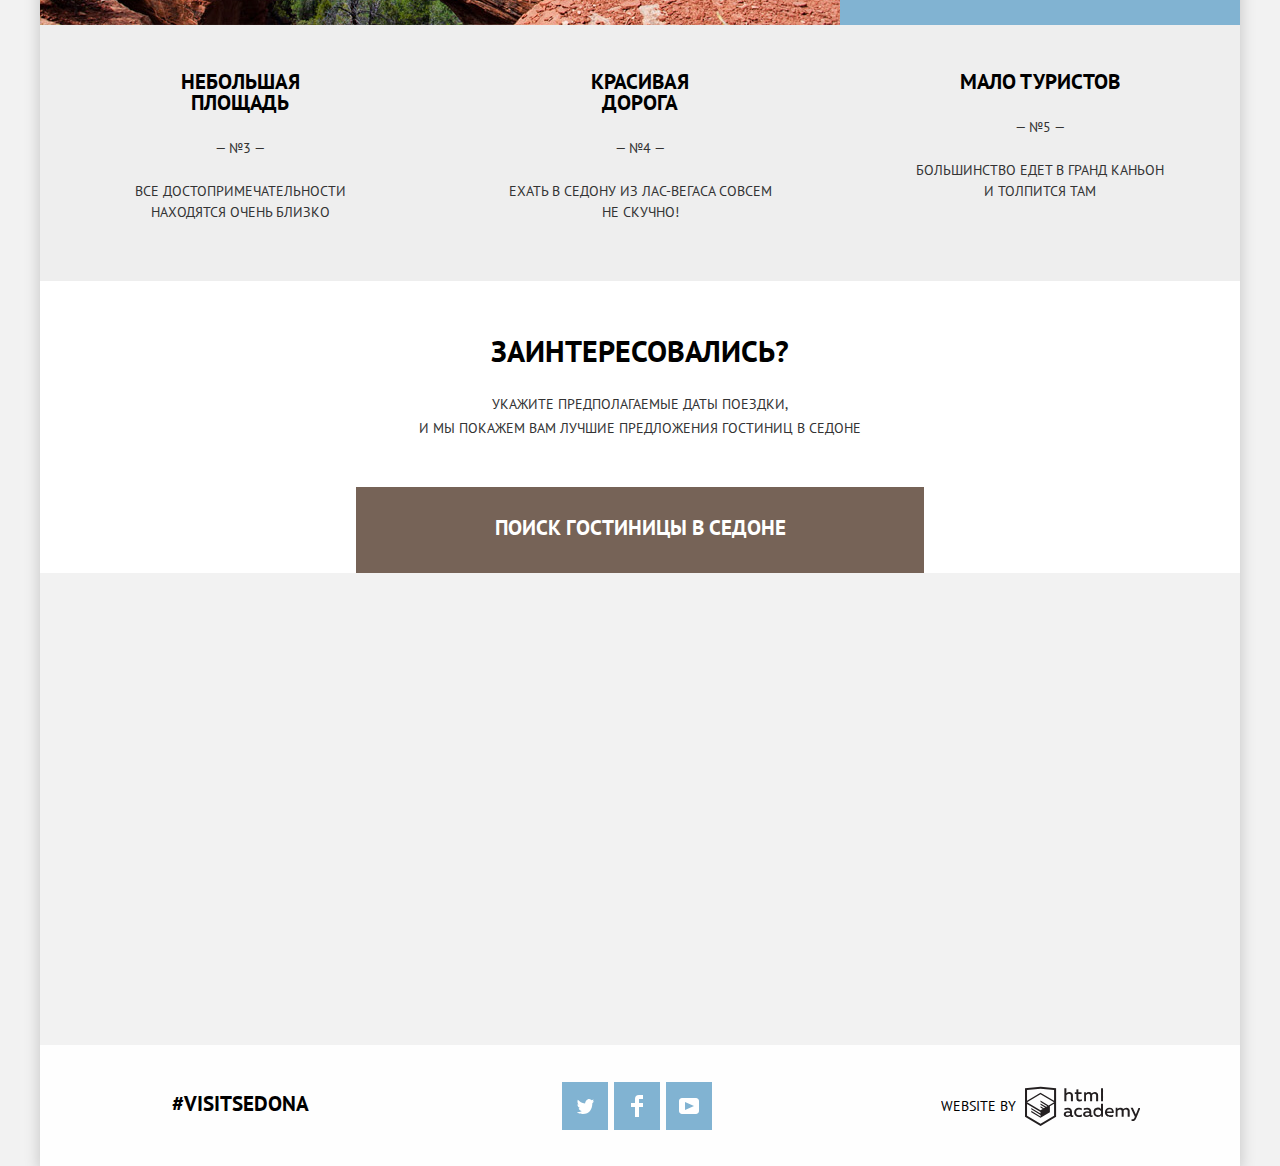
==== commit 2413fcb6: "+" ====
--- a/index.html
+++ b/index.html
@@ -1,6 +1,7 @@
 <!DOCTYPE html>
 
 <html lang="ru">
+
 <head>
 	<meta charset="utf-8">
 	<meta content="telephone=no" name="format-detection">
@@ -15,26 +16,23 @@
 	<div class="container">
 		<header class="main-header">
 			<nav class="main-navigation">
-				<a class="header-logo"><img alt="Логотип сайта" height="72" src="img/logo.svg" width="140"></a>
+				<a class="header-logo"><img alt="Логотип сайта" height="72" width="140" src="img/logo.svg"></a>
 
 				<div class="inner-container">
 					<ul class="site-navigation">
-						<li>
+						<li class="navigation-item-left">
 							<a href="#">Информация</a>
 						</li>
 
-
-						<li>
+						<li class="navigation-item-left right-auto">
 							<a href="#">Фото и видео</a>
 						</li>
 
-
-						<li>
+						<li class="navigation-item-right">
 							<a href="#">Карта штата</a>
 						</li>
 
-
-						<li>
+						<li class="navigation-item-right">
 							<a href="inner.html">Гостиницы</a>
 						</li>
 					</ul>
@@ -42,76 +40,68 @@
 			</nav>
 		</header>
 
-
 		<main>
 			<h1 class="visually-hidden">Сайт о небольшом городке Седона</h1>
 
-
 			<section class="ad-block">
 				<h2 class="visually-hidden">Добро пожаловать в Сидону</h2>
 
-
-				<div class="wrapper-image"><img alt="Добро пожаловать" height="353" src="img/welcome.svg" width="459">
-				</div>
-				<b class="slogan">Седона &#8212; небольшой городок в Аризоне, заслуживающий большего!</b>
-			</section>
-
+				<div class="wrapper-image">
+					<img alt="Добро пожаловать" height="353" src="img/welcome.svg" width="459" />
+				</div>
+				<b class="slogan">Седона &#8212; небольшой городок в Аризоне, заслуживающий
+					большего!</b>
+			</section>
 
 			<section class="features">
 				<h2 class="visually-hidden">Все преимущества Седоны</h2>
 
-
-				<p class="lead">Рассмотрим 5 причин, по которым Седона круче, чем гранд каньон!</p>
-
+				<p class="lead">
+					Рассмотрим 5 причин, по которым Седона круче, чем гранд каньон!
+				</p>
 
 				<div class="features-list">
 					<div class="features-item">
-					<div class="features-item-content">
-						<h3>Настоящий городок</h3>
-						<span>&mdash; №1 &mdash;</span>
-
-						<p>Седона &#8212; не аттракцион для туристов, там течёт своя жизнь</p>
+						<div class="features-item-content">
+							<h3>Настоящий городок</h3>
+							<span>&mdash; №1 &mdash;</span>
+
+							<p>
+								Седона &#8212; не аттракцион для туристов, там течёт своя жизнь
+							</p>
+						</div>
+						<img alt="Настоящий городок" height="256" src="img/real-city.jpg" width="800" />
 					</div>
-					<img alt="Настоящий городок" height="256" src="img/real-city.jpg" width="800">
-					</div>
-
 
 					<ul class="features-option">
 						<li class="option-item">
 							<h3>Жильё</h3>
 
-
 							<p>Рекомендуем пожить в настоящем мотеле, всё как в кино!</p>
 						</li>
-
 
 						<li class="option-item">
 							<h3>Еда</h3>
 
-
 							<p>Всегда заказывайте фирменный бургер, вы не разочаруетесь!</p>
 						</li>
-
 
 						<li class="option-item">
 							<h3>Сувениры</h3>
 
-
 							<p>Не только китайского, но и местного производства!</p>
 						</li>
 					</ul>
 
-
 					<div class="features-item">
-					<div class="features-item-content">
-						<h3>Там есть Мост дьявола</h3>
-						<span>&mdash; №2 &mdash;</span>
-
-						<p>Да, по нему можно пройти! Если конечно вы осмелитесь</p>
+						<div class="features-item-content">
+							<h3>Там есть Мост дьявола</h3>
+							<span>&mdash; №2 &mdash;</span>
+
+							<p>Да, по нему можно пройти! Если конечно вы осмелитесь</p>
+						</div>
+						<img alt="Мост дьявола" height="256" src="img/devil-bridge.jpg" width="800" />
 					</div>
-					<img alt="Мост дьявола" height="256" src="img/devil-bridge.jpg" width="800">
-					</div>
-
 
 					<ul class="features-item-group">
 						<li class="features-item">
@@ -121,14 +111,14 @@
 							<p>Все достопримечательности находятся очень близко</p>
 						</li>
 
-
 						<li class="features-item">
 							<h3>Красивая дорога</h3>
 							<span>&mdash; №4 &mdash;</span>
 
-							<p class="text-road">Ехать в Седону из Лас-Вегаса совсем не скучно!</p>
-						</li>
-
+							<p class="text-road">
+								Ехать в Седону из Лас-Вегаса совсем не скучно!
+							</p>
+						</li>
 
 						<li class="features-item">
 							<h3>Мало туристов</h3>
@@ -140,7 +130,6 @@
 				</div>
 			</section>
 
-
 			<section class="order">
 				<h2 class="visually-hidden">Как заказать гостиницу в Седоне</h2>
 				<b class="order-slogan">Заинтересовались?</b>
@@ -148,85 +137,119 @@
 				<div class="order-text">
 					<p>Укажите предполагаемые даты поездки,</p>
 
-
 					<p>и мы покажем вам лучшие предложения гостиниц в Седоне</p>
 				</div>
 
-
 				<div class="order-button-wrapper">
-					<a class="order-button brown" href="#">поиск гостиницы в Седоне</a> <!-- modal -->
-
-
-					<section class="modal modal-order">
-						<h2 class="visually-hidden">Форма заказа гостиницы</h2>
-
-
-						<form action="https://echo.htmlacademy.ru" class="form-order" method="post">
-							<p class="date-input"><label for="date-enter">Дата заезда:</label> <input id="date-enter" name="date-enter" placeholder="24 апреля 2017" type="text"> <svg class="calendar" height="22" width="21" xmlns="http://www.w3.org/2000/svg">
-							<path d="M19.25 2.025h-2.845V.648c0-.38-.294-.7-.656-.7s-.656.308-.656.7v1.377h-3.938V.648c0-.38-.294-.7-.655-.7s-.657.308-.657.7v1.377H5.906V.648c0-.38-.294-.7-.656-.7s-.657.308-.657.7v1.377H1.75C.784 2.025 0 2.847 0 3.862v16.302C0 21.18.784 22 1.75 22h17.5c.966 0 1.75-.82 1.75-1.836V3.862c0-1.015-.783-1.837-1.75-1.837zm.437 18.14a.448.448 0 0 1-.437.459H1.75a.45.45 0 0 1-.438-.459V3.862a.45.45 0 0 1 .438-.459h2.844V4.78c0 .38.294.7.657.7s.656-.308.656-.7V3.403h3.938V4.78c0 .38.294.7.657.7s.655-.308.655-.7V3.403h3.938V4.78c0 .38.293.7.656.7s.656-.308.656-.7V3.403h2.845a.45.45 0 0 1 .437.46v16.302zM4.594 8.225H7.22v2.066H4.594zm0 3.443H7.22v2.067H4.594zm0 3.444H7.22v2.066H4.594zm4.594 0h2.625v2.066H9.188zm0-3.444h2.625v2.067H9.188zm0-3.443h2.625v2.066H9.188zm4.593 6.887h2.625v2.066H13.78zm0-3.444h2.625v2.067H13.78zm0-3.443h2.625v2.066H13.78z"></path></svg></p>
-
-
-							<p class="date-input"><label for="date-out">Дата выезда:</label> <input id="date-out" name="date-out" placeholder="4 июля 2017" type="text"> <svg class="calendar" height="22" width="21" xmlns="http://www.w3.org/2000/svg">
-							<path d="M19.25 2.025h-2.845V.648c0-.38-.294-.7-.656-.7s-.656.308-.656.7v1.377h-3.938V.648c0-.38-.294-.7-.655-.7s-.657.308-.657.7v1.377H5.906V.648c0-.38-.294-.7-.656-.7s-.657.308-.657.7v1.377H1.75C.784 2.025 0 2.847 0 3.862v16.302C0 21.18.784 22 1.75 22h17.5c.966 0 1.75-.82 1.75-1.836V3.862c0-1.015-.783-1.837-1.75-1.837zm.437 18.14a.448.448 0 0 1-.437.459H1.75a.45.45 0 0 1-.438-.459V3.862a.45.45 0 0 1 .438-.459h2.844V4.78c0 .38.294.7.657.7s.656-.308.656-.7V3.403h3.938V4.78c0 .38.294.7.657.7s.655-.308.655-.7V3.403h3.938V4.78c0 .38.293.7.656.7s.656-.308.656-.7V3.403h2.845a.45.45 0 0 1 .437.46v16.302zM4.594 8.225H7.22v2.066H4.594zm0 3.443H7.22v2.067H4.594zm0 3.444H7.22v2.066H4.594zm4.594 0h2.625v2.066H9.188zm0-3.444h2.625v2.067H9.188zm0-3.443h2.625v2.066H9.188zm4.593 6.887h2.625v2.066H13.78zm0-3.444h2.625v2.067H13.78zm0-3.443h2.625v2.066H13.78z"></path></svg></p>
-
-
-							<div class="people-column">
-								<p class="people people-adults"><label for="adults-number">Взрослые:</label> <button class="minus" type="button">-</button> <input id="adults-number" name="adults-number" placeholder="2" type="text"> <button class="plus" type="button">+</button></p>
-
-
-								<p class="people people-children"><label for="children-number">Дети:</label> <button class="minus" type="button">-</button> <input id="children-number" name="children-number" placeholder="0" type="text"> <button class="plus" type="button">+</button></p>
-							</div>
-							<button class="form-submit blue" type="submit">Найти</button>
-						</form>
-					</section>
-				</div>
-			</section>
-
-
-			<div class="map"><img alt="карта Седоны" height="593" src="img/map.jpg" width="1200">
-			</div>
+					<a class="order-button brown" href="#">поиск гостиницы в Седоне</a>
+				</div>
+			</section>
+
+			<section class="map">
+				<h2 class="visually-hidden">Карта Седоны</h2>
+				<iframe src="https://www.google.com/maps/embed?pb=!1m18!1m12!1m3!1d910340.961819177!2d-113.05199138226612!3d35.18443819371661!2m3!1f0!2f0!3f0!3m2!1i1024!2i768!4f13.1!3m3!1m2!1s0x872da132f942b00d%3A0x5548c523fa6c8efd!2z0KHQtdC00L7QvdCwLCDQkNGA0LjQt9C-0L3QsCA4NjMzNiwg0KHQqNCQ!5e0!3m2!1sru!2sby!4v1550828546891" width="1200" height="593" frameborder="0" style="border:0" allowfullscreen></iframe>
+				<img alt="карта Седоны" height="593" src="img/map.jpg" width="1200" />
+
+				<!-- modal -->
+				<section class="modal modal-order">
+					<h2 class="visually-hidden">Форма заказа гостиницы</h2>
+
+					<form action="https://echo.htmlacademy.ru" class="form-order" method="post">
+						<p class="date-input">
+							<label for="dateEnter">Дата заезда:</label>
+							<input id="dateEnter" name="dateEnter" placeholder="24 апреля 2017" type="text" />
+							<button class="calendar" type="button">
+								Календарь<svg height="22" width="21" xmlns="http://www.w3.org/2000/svg">
+									<path d="M19.25 2.025h-2.845V.648c0-.38-.294-.7-.656-.7s-.656.308-.656.7v1.377h-3.938V.648c0-.38-.294-.7-.655-.7s-.657.308-.657.7v1.377H5.906V.648c0-.38-.294-.7-.656-.7s-.657.308-.657.7v1.377H1.75C.784 2.025 0 2.847 0 3.862v16.302C0 21.18.784 22 1.75 22h17.5c.966 0 1.75-.82 1.75-1.836V3.862c0-1.015-.783-1.837-1.75-1.837zm.437 18.14a.448.448 0 0 1-.437.459H1.75a.45.45 0 0 1-.438-.459V3.862a.45.45 0 0 1 .438-.459h2.844V4.78c0 .38.294.7.657.7s.656-.308.656-.7V3.403h3.938V4.78c0 .38.294.7.657.7s.655-.308.655-.7V3.403h3.938V4.78c0 .38.293.7.656.7s.656-.308.656-.7V3.403h2.845a.45.45 0 0 1 .437.46v16.302zM4.594 8.225H7.22v2.066H4.594zm0 3.443H7.22v2.067H4.594zm0 3.444H7.22v2.066H4.594zm4.594 0h2.625v2.066H9.188zm0-3.444h2.625v2.067H9.188zm0-3.443h2.625v2.066H9.188zm4.593 6.887h2.625v2.066H13.78zm0-3.444h2.625v2.067H13.78zm0-3.443h2.625v2.066H13.78z">
+									</path>
+								</svg>
+							</button>
+						</p>
+
+						<p class="date-input">
+							<label for="dateOut">Дата выезда:</label>
+							<input id="dateOut" name="dateOut" placeholder="4 июля 2017" type="text" />
+							<button class="calendar" type="button">
+								Календарь<svg height="22" width="21" xmlns="http://www.w3.org/2000/svg">
+									<path d="M19.25 2.025h-2.845V.648c0-.38-.294-.7-.656-.7s-.656.308-.656.7v1.377h-3.938V.648c0-.38-.294-.7-.655-.7s-.657.308-.657.7v1.377H5.906V.648c0-.38-.294-.7-.656-.7s-.657.308-.657.7v1.377H1.75C.784 2.025 0 2.847 0 3.862v16.302C0 21.18.784 22 1.75 22h17.5c.966 0 1.75-.82 1.75-1.836V3.862c0-1.015-.783-1.837-1.75-1.837zm.437 18.14a.448.448 0 0 1-.437.459H1.75a.45.45 0 0 1-.438-.459V3.862a.45.45 0 0 1 .438-.459h2.844V4.78c0 .38.294.7.657.7s.656-.308.656-.7V3.403h3.938V4.78c0 .38.294.7.657.7s.655-.308.655-.7V3.403h3.938V4.78c0 .38.293.7.656.7s.656-.308.656-.7V3.403h2.845a.45.45 0 0 1 .437.46v16.302zM4.594 8.225H7.22v2.066H4.594zm0 3.443H7.22v2.067H4.594zm0 3.444H7.22v2.066H4.594zm4.594 0h2.625v2.066H9.188zm0-3.444h2.625v2.067H9.188zm0-3.443h2.625v2.066H9.188zm4.593 6.887h2.625v2.066H13.78zm0-3.444h2.625v2.067H13.78zm0-3.443h2.625v2.066H13.78z">
+									</path>
+								</svg>
+							</button>
+						</p>
+
+						<div class="people-column">
+							<p class="people people-adults">
+								<label for="adults-number">Взрослые:</label>
+								<button class="minus" type="button">-</button>
+								<input id="adults-number" name="adults-number" placeholder="2" type="text" />
+								<button class="plus" type="button">+</button>
+							</p>
+
+							<p class="people people-children">
+								<label for="children-number">Дети:</label>
+								<button class="minus" type="button">-</button>
+								<input id="children-number" name="children-number" placeholder="0" type="text" />
+								<button class="plus" type="button">+</button>
+							</p>
+						</div>
+						<button class="form-submit blue" type="submit">Найти</button>
+					</form>
+				</section>
+			</section>
 		</main>
-
 
 		<footer class="main-footer">
 			<p class="copyright-text">&#35;visitSEDONA</p>
 
-
 			<ul class="social-buttons">
 				<li>
-					<a class="social-button blue" href="#"><span class="visually-hidden">Твиттер</span> <svg height="15" width="17" xmlns="http://www.w3.org/2000/svg">
-					<path d="M10.95.144c1.685-.496 2.984.27 3.577 1.18l2.01-.708a2.345 2.345 0 0 1-.857 1.768c.685.17 1.304-.49 1.304-.49-.17 1-1.006 1.788-1.563 2.024-.23 6.75-3.175 11.217-10.077 11.082H4.9c-.4 0-4.164-.46-4.898-1.887 2.27.196 3.893-.422 4.693-1.177-.96-.3-2.68-.477-2.98-2.95.35.106.564.228 1.2.12C1.705 8.247.374 7.53.448 5.33c.285.328 1.067.536 1.34.472C1.085 5.56-.182 2.442.894.85 2.712 2.704 4.63 4.456 8.046 4.623 8.254 2.33 9.183.793 10.95.144z" fill="#fff"></path></svg></a>
+					<a class="social-button blue" href="#"><span class="visually-hidden">Твиттер</span>
+						<svg height="15" width="17" xmlns="http://www.w3.org/2000/svg">
+							<path d="M10.95.144c1.685-.496 2.984.27 3.577 1.18l2.01-.708a2.345 2.345 0 0 1-.857 1.768c.685.17 1.304-.49 1.304-.49-.17 1-1.006 1.788-1.563 2.024-.23 6.75-3.175 11.217-10.077 11.082H4.9c-.4 0-4.164-.46-4.898-1.887 2.27.196 3.893-.422 4.693-1.177-.96-.3-2.68-.477-2.98-2.95.35.106.564.228 1.2.12C1.705 8.247.374 7.53.448 5.33c.285.328 1.067.536 1.34.472C1.085 5.56-.182 2.442.894.85 2.712 2.704 4.63 4.456 8.046 4.623 8.254 2.33 9.183.793 10.95.144z"
+							 fill="#fff"></path>
+						</svg></a>
 				</li>
 
-
 				<li>
-					<a class="social-button blue" href="#"><span class="visually-hidden">Фейсбук</span> <svg height="22" width="12" xmlns="http://www.w3.org/2000/svg">
-					<path d="M12 4V0H8a4 4 0 0 0-4 4v4H0v4h4v10h4V12h4V8H8V4h4z" fill="#fff"></path></svg></a>
+					<a class="social-button blue" href="#"><span class="visually-hidden">Фейсбук</span>
+						<svg height="22" width="12" xmlns="http://www.w3.org/2000/svg">
+							<path d="M12 4V0H8a4 4 0 0 0-4 4v4H0v4h4v10h4V12h4V8H8V4h4z" fill="#fff"></path>
+						</svg></a>
 				</li>
 
-
 				<li>
-					<a class="social-button blue" href="#"><span class="visually-hidden">Ютуб</span> <svg height="16" width="20" xmlns="http://www.w3.org/2000/svg">
-					<path d="M17 0H3C1.35 0 0 1.35 0 3v10c0 1.65 1.35 3 3 3h14c1.65 0 3-1.35 3-3V3c0-1.65-1.35-3-3-3zM6.027 11.998V4.002L15.014 8l-8.987 3.998z" fill="#fff"></path></svg></a>
+					<a class="social-button blue" href="#"><span class="visually-hidden">Ютуб</span>
+						<svg height="16" width="20" xmlns="http://www.w3.org/2000/svg">
+							<path d="M17 0H3C1.35 0 0 1.35 0 3v10c0 1.65 1.35 3 3 3h14c1.65 0 3-1.35 3-3V3c0-1.65-1.35-3-3-3zM6.027 11.998V4.002L15.014 8l-8.987 3.998z"
+							 fill="#fff"></path>
+						</svg></a>
 				</li>
 			</ul>
 
-
 			<div class="copyright-link">
 				<p>Website by</p>
-				<a class="copyright-logo" href="https://htmlacademy.ru/"><span class="visually-hidden">логотип htmlacademy</span> <svg height="41" viewbox="0 0 113 39" width="115" xmlns="http://www.w3.org/2000/svg" xmlns:xlink="http://www.w3.org/1999/xlink">
-				<g fill="#231f20">
-					<use xlink:href="#A"></use>
-					<path d="M53.06 20.62a5.29 5.29 0 0 1 2.7.67v1.8a4.28 4.28 0 0 0-2.42-.73 2.89 2.89 0 1 0 0 5.76 5.26 5.26 0 0 0 2.55-.67v1.8a6.58 6.58 0 0 1-2.9.6 4.42 4.42 0 0 1-4.72-4.54 4.54 4.54 0 0 1 4.79-4.68z"></path>
-					<use x="19" xlink:href="#A"></use>
-					<path d="M76.67 16.85V29.6H74.9v-1.4a4.07 4.07 0 0 1-3.35 1.62 4.62 4.62 0 0 1 0-9.22 4 4 0 0 1 3.15 1.37v-5.14h2zm-4.76 5.48a2.9 2.9 0 1 0 0 5.8 3 3 0 0 0 2.79-1.84v-2.13a3.06 3.06 0 0 0-2.79-1.83zm11.1-1.7c3.48 0 4.68 2.8 4.12 5.34h-6.58c.22 1.57 1.75 2.22 3.35 2.22a6.41 6.41 0 0 0 2.77-.62v1.68a7.5 7.5 0 0 1-3.14.6c-2.68 0-5-1.53-5-4.6A4.39 4.39 0 0 1 83 20.63zm.1 1.62a2.39 2.39 0 0 0-2.57 2.26h4.85a2.06 2.06 0 0 0-2.28-2.26zm6 7.35v-8.75h1.73v1.1a4 4 0 0 1 2.92-1.33 3 3 0 0 1 2.73 1.4 4.33 4.33 0 0 1 3.06-1.4 3.21 3.21 0 0 1 3.32 3.52v5.47h-2v-5.4a1.67 1.67 0 0 0-1.73-1.84 2.94 2.94 0 0 0-2.17 1.18v6.07h-2v-5.4a1.67 1.67 0 0 0-1.73-1.84 3.11 3.11 0 0 0-2.32 1.35v5.9h-2zm22.37-8.74h2l-4.1 9.93c-.95 2.28-2.2 3-3.52 3a5 5 0 0 1-1.15-.15v-1.66a3 3 0 0 0 .89.13c.95 0 1.66-.67 2.17-2l.18-.44-4.16-8.82h2.13l3 6.6zM40.66 1.53v5a4 4 0 0 1 2.83-1.2A3.41 3.41 0 0 1 47.1 8.9v5.4h-2V9.15a1.9 1.9 0 0 0-2-2.1 3.08 3.08 0 0 0-2.44 1.46v5.8h-2V1.53h2zm11.77.9v3.12h3.17v1.7h-3.17v4c0 1.15.53 1.53 1.66 1.53a4.71 4.71 0 0 0 1.77-.35v1.68a7.14 7.14 0 0 1-2.35.38 2.68 2.68 0 0 1-3-2.88v-4.38h-1.6v-1.7h1.57V2.88zM58.1 14.3V5.54h1.73v1.1a4 4 0 0 1 2.92-1.33 3 3 0 0 1 2.73 1.4 4.33 4.33 0 0 1 3.06-1.4 3.21 3.21 0 0 1 3.32 3.52v5.47h-2V8.9a1.67 1.67 0 0 0-1.73-1.84 2.94 2.94 0 0 0-2.17 1.18v6.07h-2V8.9a1.67 1.67 0 0 0-1.73-1.84 3.11 3.11 0 0 0-2.32 1.35v5.9h-2zM74.72 1.52h1.95v12.76h-1.95zM15.44.02h-.16L0 1.62v28l15.28 9.1 15.28-9.1v-28zm13.12 28.45l-13.28 7.9L2 28.47V17l13.22 7.87v1.43l-9.07-5.4v1.38l9.1 5.47v1.46l-9.1-5.42v1.38l9.1 5.47 9.2-5.5v-5.9l4.1-2.45v11.67zm0-13.16l-3.65 2.14-1.68 1-8-4.76v1.38l6.84 4.07H22l-.15.1-1 .57-5.64-3.36v1.38l4.45 2.65-1.05.7-3.36-2v1.38l2.2 1.3-2.25 1.35L2.04 15.4 15.2 7.47zm0-1.4L15.2 6.05 2 13.9V3.4L15.28 2l13.28 1.4v10.5z"></path>
-				</g>
-
-				<defs>
-					<path d="M46.84 28.22a2.07 2.07 0 0 0 .58-.11v1.4a3.41 3.41 0 0 1-1.24.22 1.75 1.75 0 0 1-1.75-1 5.08 5.08 0 0 1-3.3 1.13c-1.6 0-3.06-.87-3.06-2.68 0-2.24 2.08-2.93 3.9-2.93a11.63 11.63 0 0 1 2.28.26v-.3c0-1.1-.8-1.86-2.3-1.86a7.79 7.79 0 0 0-3.15.67v-1.8a10.72 10.72 0 0 1 3.35-.58c2.48 0 4 1.18 4 3.83v3.14a.57.57 0 0 0 .69.61zm-6.76-1.2a1.42 1.42 0 0 0 1.64 1.29 3.56 3.56 0 0 0 2.53-1v-1.5a10.21 10.21 0 0 0-1.9-.22c-1.1.01-2.27.35-2.27 1.45z" id="A"></path>
-				</defs></svg></a>
+				<a class="copyright-logo" href="https://htmlacademy.ru/"><span class="visually-hidden">логотип
+						htmlacademy</span>
+					<svg height="41" viewbox="0 0 113 39" width="115" xmlns="http://www.w3.org/2000/svg" xmlns:xlink="http://www.w3.org/1999/xlink">
+						<g fill="#231f20">
+							<use xlink:href="#A"></use>
+							<path d="M53.06 20.62a5.29 5.29 0 0 1 2.7.67v1.8a4.28 4.28 0 0 0-2.42-.73 2.89 2.89 0 1 0 0 5.76 5.26 5.26 0 0 0 2.55-.67v1.8a6.58 6.58 0 0 1-2.9.6 4.42 4.42 0 0 1-4.72-4.54 4.54 4.54 0 0 1 4.79-4.68z">
+							</path>
+							<use x="19" xlink:href="#A"></use>
+							<path d="M76.67 16.85V29.6H74.9v-1.4a4.07 4.07 0 0 1-3.35 1.62 4.62 4.62 0 0 1 0-9.22 4 4 0 0 1 3.15 1.37v-5.14h2zm-4.76 5.48a2.9 2.9 0 1 0 0 5.8 3 3 0 0 0 2.79-1.84v-2.13a3.06 3.06 0 0 0-2.79-1.83zm11.1-1.7c3.48 0 4.68 2.8 4.12 5.34h-6.58c.22 1.57 1.75 2.22 3.35 2.22a6.41 6.41 0 0 0 2.77-.62v1.68a7.5 7.5 0 0 1-3.14.6c-2.68 0-5-1.53-5-4.6A4.39 4.39 0 0 1 83 20.63zm.1 1.62a2.39 2.39 0 0 0-2.57 2.26h4.85a2.06 2.06 0 0 0-2.28-2.26zm6 7.35v-8.75h1.73v1.1a4 4 0 0 1 2.92-1.33 3 3 0 0 1 2.73 1.4 4.33 4.33 0 0 1 3.06-1.4 3.21 3.21 0 0 1 3.32 3.52v5.47h-2v-5.4a1.67 1.67 0 0 0-1.73-1.84 2.94 2.94 0 0 0-2.17 1.18v6.07h-2v-5.4a1.67 1.67 0 0 0-1.73-1.84 3.11 3.11 0 0 0-2.32 1.35v5.9h-2zm22.37-8.74h2l-4.1 9.93c-.95 2.28-2.2 3-3.52 3a5 5 0 0 1-1.15-.15v-1.66a3 3 0 0 0 .89.13c.95 0 1.66-.67 2.17-2l.18-.44-4.16-8.82h2.13l3 6.6zM40.66 1.53v5a4 4 0 0 1 2.83-1.2A3.41 3.41 0 0 1 47.1 8.9v5.4h-2V9.15a1.9 1.9 0 0 0-2-2.1 3.08 3.08 0 0 0-2.44 1.46v5.8h-2V1.53h2zm11.77.9v3.12h3.17v1.7h-3.17v4c0 1.15.53 1.53 1.66 1.53a4.71 4.71 0 0 0 1.77-.35v1.68a7.14 7.14 0 0 1-2.35.38 2.68 2.68 0 0 1-3-2.88v-4.38h-1.6v-1.7h1.57V2.88zM58.1 14.3V5.54h1.73v1.1a4 4 0 0 1 2.92-1.33 3 3 0 0 1 2.73 1.4 4.33 4.33 0 0 1 3.06-1.4 3.21 3.21 0 0 1 3.32 3.52v5.47h-2V8.9a1.67 1.67 0 0 0-1.73-1.84 2.94 2.94 0 0 0-2.17 1.18v6.07h-2V8.9a1.67 1.67 0 0 0-1.73-1.84 3.11 3.11 0 0 0-2.32 1.35v5.9h-2zM74.72 1.52h1.95v12.76h-1.95zM15.44.02h-.16L0 1.62v28l15.28 9.1 15.28-9.1v-28zm13.12 28.45l-13.28 7.9L2 28.47V17l13.22 7.87v1.43l-9.07-5.4v1.38l9.1 5.47v1.46l-9.1-5.42v1.38l9.1 5.47 9.2-5.5v-5.9l4.1-2.45v11.67zm0-13.16l-3.65 2.14-1.68 1-8-4.76v1.38l6.84 4.07H22l-.15.1-1 .57-5.64-3.36v1.38l4.45 2.65-1.05.7-3.36-2v1.38l2.2 1.3-2.25 1.35L2.04 15.4 15.2 7.47zm0-1.4L15.2 6.05 2 13.9V3.4L15.28 2l13.28 1.4v10.5z">
+							</path>
+						</g>
+
+						<defs>
+							<path d="M46.84 28.22a2.07 2.07 0 0 0 .58-.11v1.4a3.41 3.41 0 0 1-1.24.22 1.75 1.75 0 0 1-1.75-1 5.08 5.08 0 0 1-3.3 1.13c-1.6 0-3.06-.87-3.06-2.68 0-2.24 2.08-2.93 3.9-2.93a11.63 11.63 0 0 1 2.28.26v-.3c0-1.1-.8-1.86-2.3-1.86a7.79 7.79 0 0 0-3.15.67v-1.8a10.72 10.72 0 0 1 3.35-.58c2.48 0 4 1.18 4 3.83v3.14a.57.57 0 0 0 .69.61zm-6.76-1.2a1.42 1.42 0 0 0 1.64 1.29 3.56 3.56 0 0 0 2.53-1v-1.5a10.21 10.21 0 0 0-1.9-.22c-1.1.01-2.27.35-2.27 1.45z"
+							 id="A"></path>
+						</defs>
+					</svg>
+				</a>
 			</div>
 		</footer>
 	</div>
+	<script src="js/main.js"></script>
 </body>
-</html>+
+</html>
--- a/css/style.css
+++ b/css/style.css
@@ -1,4 +1,5 @@
 ﻿body {
+	min-width: 1200px;
 	margin: 0;
 	padding: 0;
 	font-family: 'PT Sans', Arial, sans-serif;
@@ -98,7 +99,7 @@
 	-webkit-box-pack: center;
 	-ms-flex-pack: center;
 	justify-content: center;
-	padding: 15px 0;
+	padding-top: 15px;
 }
 
 .header-logo {
@@ -129,26 +130,25 @@
 
 .site-navigation li {
 	width: 240px;
-	-webkit-box-sizing: border-box;
-	box-sizing: border-box;
-}
-
-.site-navigation li:first-child {
+	padding-bottom: 15px;
+	-webkit-box-sizing: border-box;
+	box-sizing: border-box;
+	overflow: hidden;
+	text-overflow: ellipsis;
+}
+
+.navigation-item-left {
 	text-align: left;
-}
-
-.site-navigation li:nth-child(2) {
-	text-align: left;
+	padding-right: 20px;
+}
+
+.right-auto {
 	margin-right: auto;
 }
 
-.site-navigation li:nth-child(3) {
+.navigation-item-right {
 	text-align: right;
-	margin-left: auto;
-}
-
-.site-navigation li:last-child {
-	text-align: right;
+	padding-left: 20px;
 }
 
 .site-navigation a {
@@ -186,6 +186,7 @@
 	margin-bottom: 59px;
 	padding-top: 75px;
 	padding-bottom: 80px;
+	background-color: #deecf5;
 	background-image: url(../img/bg.jpg);
 	background-position: 0 -56px;
 	background-size: cover;
@@ -197,13 +198,12 @@
 .wrapper-image::after {
 	position: absolute;
 	content: "";
-	bottom: 0;
+	bottom: -2.7px;
 	left: 0;
 	width: 100%;
 	height: 59px;
-	background-image: url(../img/intro-mask.svg);
-	background-position: 0 1.96px;
-	background-size: cover;
+	background-image: url("../img/intro-mask.svg");
+	background-position: center bottom;
 	background-repeat: no-repeat;
 }
 
@@ -221,6 +221,8 @@
 	font-size: 21px;
 	line-height: 26px;
 	text-align: center;
+	overflow: hidden;
+	text-overflow: ellipsis;
 }
 
 .features {
@@ -230,6 +232,7 @@
 .lead {
 	margin: 0;
 	margin-bottom: 50px;
+	padding: 0 60px;
 	font-size: 14px;
 	line-height: 26px;
 	text-align: center;
@@ -278,15 +281,19 @@
 	text-align: center;
 	font-size: 21px;
 	line-height: 21px;
+	overflow: hidden;
+	text-overflow: ellipsis;
 }
 
 .features-item-content span {
 	display: block;
 	margin: 0;
 	margin-bottom: 22px;
-	padding: 0;
+	padding: 0 40px;
 	font-size: 14px;
 	line-height: 21px;
+	overflow: hidden;
+	text-overflow: ellipsis;
 }
 
 .features-item-content p {
@@ -294,6 +301,8 @@
 	padding: 0 46px;
 	font-size: 14px;
 	line-height: 21px;
+	overflow: hidden;
+	text-overflow: ellipsis;
 }
 
 .features-option {
@@ -309,7 +318,7 @@
 }
 
 .option-item {
-	padding-top: 160px;
+	padding-top: 60px;
 	padding-bottom: 83px;
 	width: 400px;
 }
@@ -317,16 +326,20 @@
 .option-item h3 {
 	position: relative;
 	margin: 0;
-	margin-bottom: 25px;
+	padding: 0 40px;
+	padding-top: 100px;
+	margin-bottom: 26px;
 	font-weight: bold;
 	font-size: 21px;
 	line-height: 21px;
+	overflow: hidden;
+	text-overflow: ellipsis;
 }
 
 .option-item h3::before {
 	position: absolute;
 	content: "";
-	top: -100px;
+	top: 0px;
 	left: 50%;
 	margin-left: -37px;
 	width: 74px;
@@ -353,6 +366,8 @@
 	font-size: 14px;
 	line-height: 21px;
 	color: #333333;
+	overflow: hidden;
+	text-overflow: ellipsis;
 }
 
 .features-item-group {
@@ -384,16 +399,20 @@
 	text-align: center;
 	font-size: 21px;
 	line-height: 21px;
+	overflow: hidden;
+	text-overflow: ellipsis;
 }
 
 .features-item-group span {
 	display: block;
 	margin: 0;
 	margin-bottom: 22px;
-	padding: 0;
+	padding: 0 40px;
 	font-size: 14px;
 	line-height: 21px;
 	color: #333333;
+	overflow: hidden;
+	text-overflow: ellipsis;
 }
 
 .features-item-group p {
@@ -402,6 +421,8 @@
 	font-size: 14px;
 	line-height: 21px;
 	color: #333333;
+	overflow: hidden;
+	text-overflow: ellipsis;
 }
 
 .features-item-group .text-road {
@@ -420,21 +441,27 @@
 
 .order-slogan {
 	display: block;
-	padding-bottom: 24px;
+	padding: 0 350px;
+	padding-bottom: 23px;
 	font-weight: bold;
 	font-size: 30px;
 	line-height: 36px;
+	overflow: hidden;
+	text-overflow: ellipsis;
 }
 
 .order-text {
-	padding-bottom: 46px;
+	padding-bottom: 47px;
 }
 
 .order p {
 	margin: 0 auto;
+	padding: 0 350px;
 	font-size: 14px;
 	line-height: 24px;
 	color: #333333;
+	overflow: hidden;
+	text-overflow: ellipsis;
 }
 
 .order-button-wrapper {
@@ -444,7 +471,7 @@
 .order-button {
 	display: inline-block;
 	vertical-align: middle;
-	padding: 30px 10px;
+	padding: 28px;
 	width: 568px;
 	min-height: 86px;
 	font-size: 21px;
@@ -453,10 +480,16 @@
 	color: #ffffff;
 	-webkit-box-sizing: border-box;
 	box-sizing: border-box;
+	overflow: hidden;
+	text-overflow: ellipsis;
 }
 
 .map {
+	position: relative;
 	height: 593px;
+	width: 100%;
+
+	overflow: hidden;
 }
 
 /* --- inner-page --- */
@@ -464,6 +497,7 @@
 .filter-hotels {
 	padding-top: 28px;
 	padding-bottom: 32px;
+	background-color: #80a4c6;
 	background-image: url(../img/filter-bg.jpg);
 	background-size: cover;
 	background-position: 0 -57px;
@@ -593,17 +627,16 @@
 
 .cost legend {
 	margin-bottom: 8px;
+	margin-left: 2px;
 }
 
 .price-controls {
 	position: relative;
-	height: 36px;
-	margin-bottom: 21px;
+	height: 34px;
+	margin-bottom: 20px;
 	font-size: 0;
 	border: 2px solid #ffffff;
 	border-radius: 2px;
-	-webkit-box-sizing: border-box;
-	box-sizing: border-box;
 }
 
 .price-controls::after {
@@ -615,28 +648,34 @@
 	height: 22px;
 	background: #ffffff;
 	-webkit-transform: translate(-50%, -50%);
-	-ms-transform: translate(-50%, -50%);
 	transform: translate(-50%, -50%);
 }
 
 .price-controls label {
 	display: inline-block;
 	font-size: 14px;
-	line-height: 33px;
-	vertical-align: top;
+	line-height: 34px;
+	vertical-align: center;
 	cursor: pointer;
 }
 
-.price-controls .min-price,
+.price-controls .min-price {
+	width: 90px;
+	padding-left: 64px;
+}
+
 .price-controls .max-price {
-	width: 82px;
-	padding-left: 65px;
+	width: 90px;
+	padding-left: 56px;
 }
 
 .price-controls input {
 	width: 50px;
+	height: 33px;
+	vertical-align: center;
 	margin: 0;
 	color: inherit;
+	line-height: 34px;
 	font: inherit;
 	background: none;
 	border: none;
@@ -644,7 +683,7 @@
 
 .range-controls {
 	position: relative;
-	margin-bottom: 32px;
+	margin-bottom: 31px;
 }
 
 .range-controls .scale {
@@ -674,7 +713,6 @@
 .range-toggle:focus,
 .range-toggle:hover {
 	-webkit-transform: scale(1.1);
-	-ms-transform: scale(1.1);
 	transform: scale(1.1);
 }
 
@@ -867,23 +905,21 @@
 	color: rgba(0, 0, 0, 0.3);
 }
 
+.hotel-description {
+	overflow: hidden;
+}
+
 .hotel-description h3 {
 	margin: 0;
 	margin-bottom: 8px;
 	padding: 0;
+	padding-right: 20px;
 	text-align: left;
 	font-size: 21px;
 	line-height: 26px;
 	font-weight: bold;
-}
-
-.hotel-description-list p {
-	margin: 0;
-	margin-bottom: 15px;
-	padding: 0;
-	font-size: 14px;
-	line-height: 21px;
-	color: #333333;
+	overflow: hidden;
+	text-overflow: ellipsis;
 }
 
 .hotel-description-list {
@@ -897,6 +933,17 @@
 	margin: 0;
 	padding: 0;
 	list-style: none;
+}
+
+.hotel-description-list p {
+	margin: 0;
+	margin-bottom: 15px;
+	padding: 0;
+	font-size: 14px;
+	line-height: 21px;
+	color: #333333;
+	overflow: hidden;
+	text-overflow: ellipsis;
 }
 
 .hotel-description-item:first-child {
@@ -921,6 +968,8 @@
 	box-sizing: border-box;
 	border: none;
 	cursor: pointer;
+	overflow: hidden;
+	text-overflow: ellipsis;
 }
 
 .sort-hotels-item .hotel-rating {
@@ -971,7 +1020,7 @@
 	-ms-flex-align: center;
 	align-items: center;
 	width: 100%;
-	padding: 36px 0 30px;
+	padding: 37px 0 30px;
 	position: absolute;
 	bottom: 0;
 	left: 0;
@@ -987,12 +1036,16 @@
 .copyright-text {
 	width: 400px;
 	margin: 0;
-	padding: 0;
+	padding: 0 40px;
 	text-align: center;
 	font-size: 21px;
 	line-height: 26px;
 	font-weight: bold;
-	margin-bottom: 6px;
+	margin-bottom: 10px;
+	overflow: hidden;
+	text-overflow: ellipsis;
+	-webkit-box-sizing: border-box;
+	box-sizing: border-box;
 }
 
 .social-buttons {
@@ -1010,7 +1063,6 @@
 	list-style: none;
 	-webkit-box-sizing: border-box;
 	box-sizing: border-box;
-	margin-bottom: 5px;
 }
 
 .social-buttons a {
@@ -1026,6 +1078,7 @@
 	width: 46px;
 	min-height: 48px;
 	margin-right: 6px;
+	margin-bottom: 6px;
 }
 
 .social-button:active path {
@@ -1033,6 +1086,7 @@
 }
 
 .copyright-link {
+	padding: 0 40px;
 	display: -webkit-box;
 	display: -ms-flexbox;
 	display: flex;
@@ -1044,6 +1098,8 @@
 	align-items: center;
 	text-align: center;
 	width: 400px;
+	-webkit-box-sizing: border-box;
+	box-sizing: border-box;
 }
 
 .copyright-link p {
@@ -1053,6 +1109,8 @@
 	font-size: 14px;
 	line-height: 26px;
 	margin-bottom: 6px;
+	overflow: hidden;
+	text-overflow: ellipsis;
 }
 
 .copyright-logo:focus g,
@@ -1071,7 +1129,7 @@
 	display: block;
 	margin: 0 auto;
 	margin-left: -284px;
-	top: 86px;
+	top: 0;
 	left: 50%;
 	z-index: 20;
 	min-height: 395px;
@@ -1084,6 +1142,21 @@
 	box-sizing: border-box;
 }
 
+.modal {
+	display: none;
+}
+
+.modal-show {
+	display: block;
+	animation-name: bounce;
+	animation-duration: 0.5s;
+}
+
+.modal-error {
+	animation-name: shake;
+	animation-duration: 0.6s;
+}
+
 .form-order {
 	display: -webkit-box;
 	display: -ms-flexbox;
@@ -1141,8 +1214,16 @@
 }
 
 .date-input .calendar {
+	position: absolute;
+	padding: 3px;
+	margin: 0;
+	font-size: 0;
+	margin-top: -14px;
+	top: 50%;
+	right: 6px;
+	background-color: transparent;
+	border: none;
 	fill: #a9a9a9;
-	outline: none;
 }
 
 .date-input .calendar:focus,
@@ -1308,20 +1389,11 @@
 	position: relative;
 }
 
-.date-input .calendar {
-	position: absolute;
-	width: 21px;
-	height: 22px;
-	margin-top: -11px;
-	top: 50%;
-	right: 10px;
-}
-
 .form-submit {
 	display: inline-block;
 	vertical-align: middle;
 	width: 100%;
-	margin-top: 54px;
+	margin-top: 53px;
 	padding: 16px 10px;
 	font-size: 21px;
 	line-height: 26px;
@@ -1329,4 +1401,22 @@
 	text-transform: uppercase;
 	color: #ffffff;
 	border: none;
+	overflow: hidden;
+	text-overflow: ellipsis;
+}
+
+@keyframes bounce {
+	0%   { transform: translateY(-180px); }
+	50%  { transform: translateY(0); }
+	65%  { transform: translateY(-30px); }
+	90% { transform: translateY(0); }
+	95%  { transform: translateY(-25px); }
+	100% { transform: translateY(0); } 
+}
+
+@keyframes shake {
+	0%, 100%   { transform: translateX(0); }
+	10%, 30%, 50%, 70%, 90%  { transform: translateX(-10px); }
+	20%, 40%, 60%, 80%  { transform: translateX(10px); }
+	
 }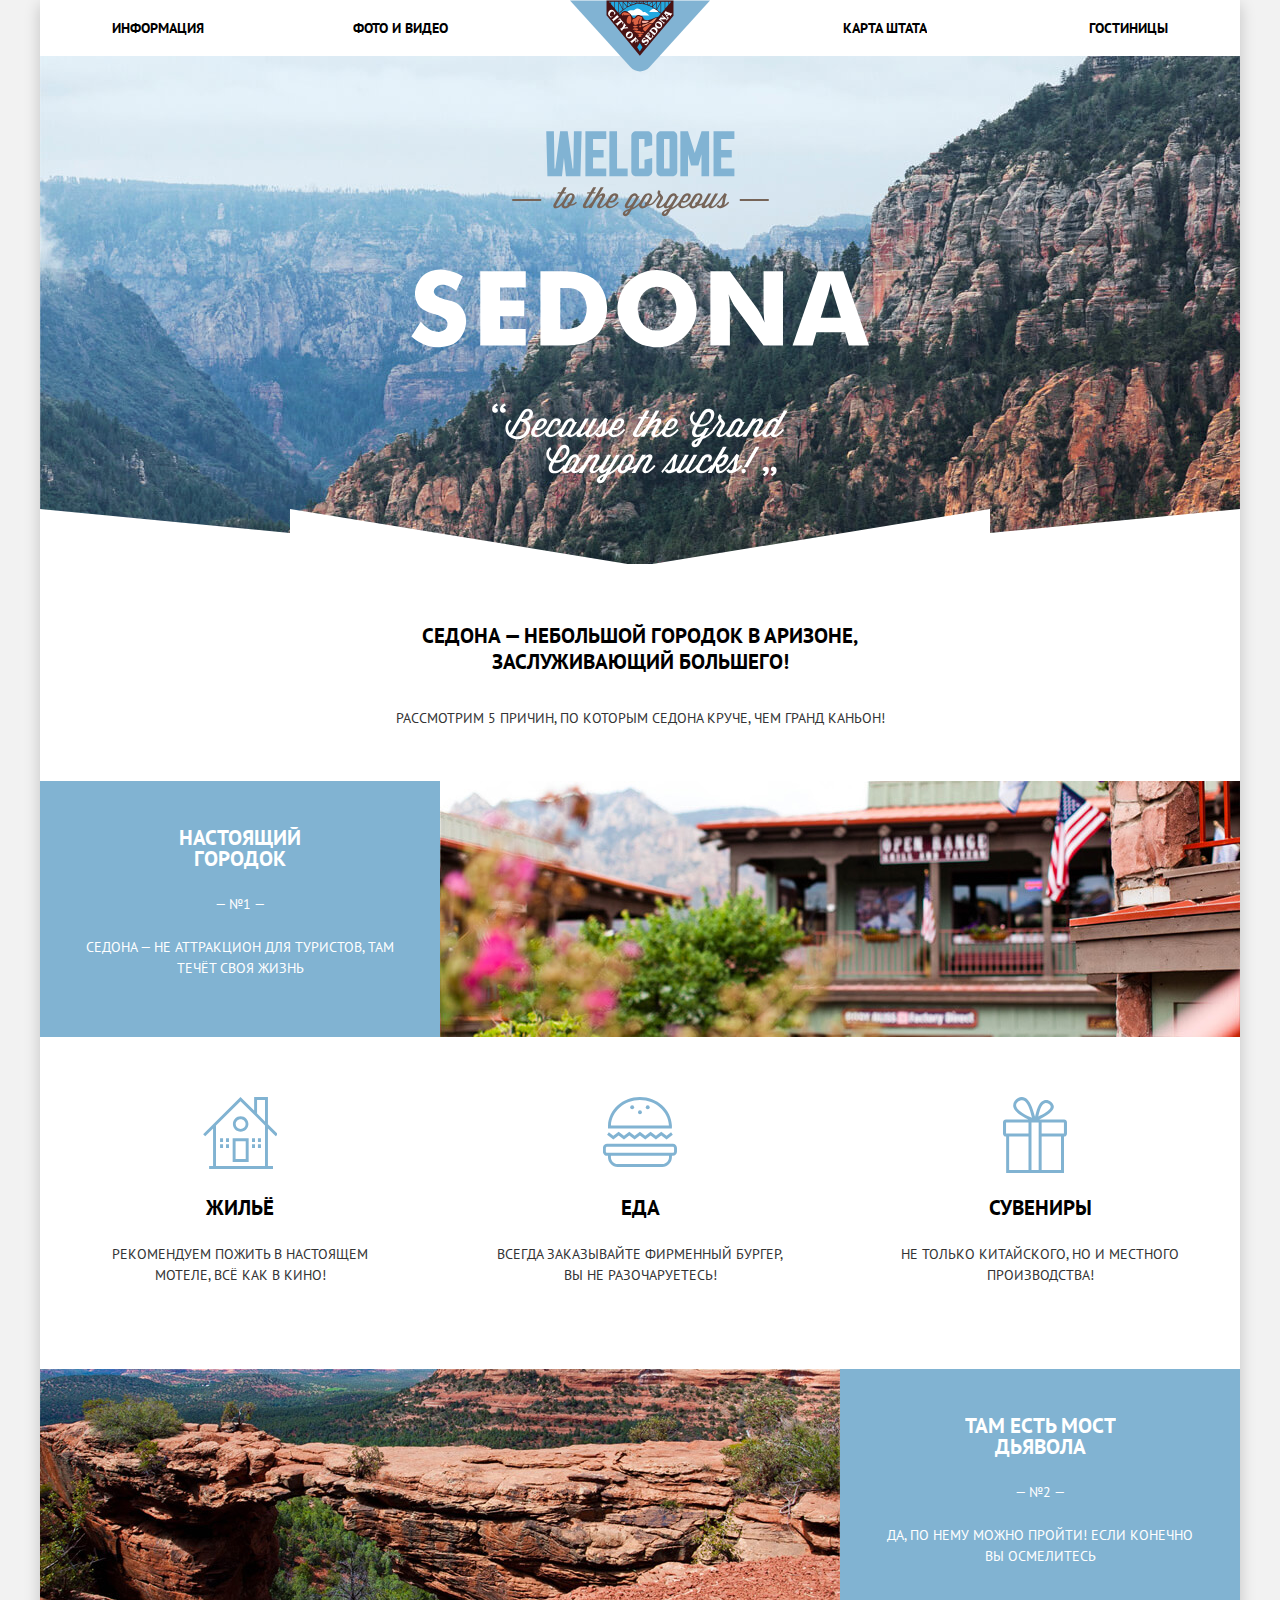
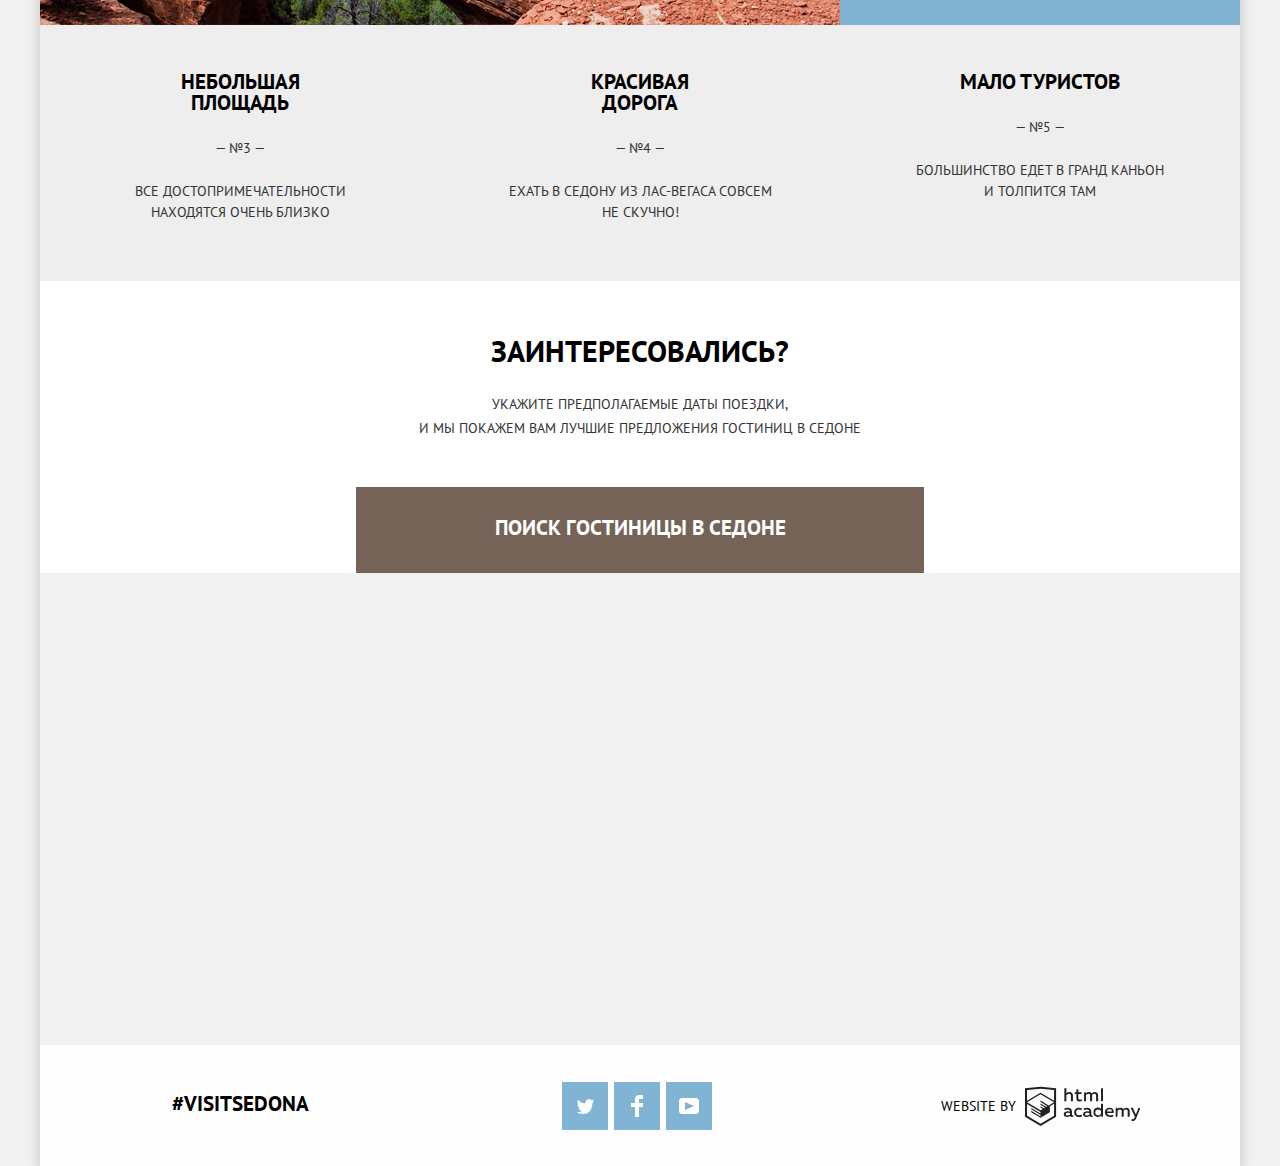
==== commit b0fefe35: "++" ====
--- a/index.html
+++ b/index.html
@@ -2,23 +2,22 @@
 
 <html lang="ru">
 
-<head>
-	<meta charset="utf-8">
-	<meta content="telephone=no" name="format-detection">
-
-	<title>HTML Academy: Седона</title>
-	<link href="https://fonts.googleapis.com/css?family=PT+Sans:400,700&amp;subset=cyrillic" rel="stylesheet">
-	<link href="css/normalize.css" rel="stylesheet">
-	<link href="css/style.css" rel="stylesheet">
-</head>
-
-<body>
-	<div class="container">
-		<header class="main-header">
-			<nav class="main-navigation">
-				<a class="header-logo"><img alt="Логотип сайта" height="72" width="140" src="img/logo.svg"></a>
-
-				<div class="inner-container">
+	<head>
+		<meta charset="utf-8">
+		<meta content="telephone=no" name="format-detection">
+
+		<title>HTML Academy: Седона</title>
+
+		<link href="https://fonts.googleapis.com/css?family=PT+Sans:400,700&amp;subset=cyrillic" rel="stylesheet">
+		<link href="css/style.min.css" rel="stylesheet">
+	</head>
+
+	<body>
+		<div class="container">
+			<header class="main-header">
+				<nav class="main-navigation">
+					<a class="header-logo"><img src="img/logo.svg" width="140" height="72" alt="Логотип сайта"></a>
+
 					<ul class="site-navigation">
 						<li class="navigation-item-left">
 							<a href="#">Информация</a>
@@ -36,220 +35,250 @@
 							<a href="inner.html">Гостиницы</a>
 						</li>
 					</ul>
+				</nav>
+			</header>
+
+			<main>
+				<h1 class="visually-hidden">Сайт о небольшом городке Седона</h1>
+
+				<section class="promo-block">
+					<h2 class="visually-hidden">Добро пожаловать в Сидону</h2>
+
+					<div class="wrapper-image">
+						<img src="img/welcome.svg" width="459" height="353" alt="Добро пожаловать" />
+					</div>
+
+					<b class="slogan">Седона &#8212; небольшой городок в Аризоне, заслуживающий
+						большего!</b>
+				</section>
+
+				<section class="features">
+					<h2 class="visually-hidden">Все преимущества Седоны</h2>
+
+					<p class="lead">
+						Рассмотрим 5 причин, по которым Седона круче, чем гранд каньон!
+					</p>
+
+					<div class="features-list">
+						<div class="features-item">
+							<div class="features-item-content">
+								<h3>Настоящий городок</h3>
+
+								<span>&mdash; №1 &mdash;</span>
+
+								<p>
+									Седона &#8212; не аттракцион для туристов, там течёт своя жизнь
+								</p>
+							</div>
+
+							<img src="img/real-city.jpg" width="800" height="256" alt="Настоящий городок" />
+						</div>
+
+						<ul class="features-option">
+							<li class="option-item">
+								<h3>Жильё</h3>
+
+								<p>Рекомендуем пожить в настоящем мотеле, всё как в кино!</p>
+							</li>
+
+							<li class="option-item">
+								<h3>Еда</h3>
+
+								<p>Всегда заказывайте фирменный бургер, вы не разочаруетесь!</p>
+							</li>
+
+							<li class="option-item">
+								<h3>Сувениры</h3>
+
+								<p>Не только китайского, но и местного производства!</p>
+							</li>
+						</ul>
+
+						<div class="features-item">
+							<div class="features-item-content">
+								<h3>Там есть Мост дьявола</h3>
+
+								<span>&mdash; №2 &mdash;</span>
+
+								<p>Да, по нему можно пройти! Если конечно вы осмелитесь</p>
+							</div>
+
+							<img src="img/devil-bridge.jpg" width="800" height="256" alt="Мост дьявола" />
+						</div>
+
+						<ul class="features-item-group">
+							<li class="features-item">
+								<h3>Небольшая площадь</h3>
+
+								<span>&mdash; №3 &mdash;</span>
+
+								<p>Все достопримечательности находятся очень близко</p>
+							</li>
+
+							<li class="features-item">
+								<h3>Красивая дорога</h3>
+
+								<span>&mdash; №4 &mdash;</span>
+
+								<p class="text-road">
+									Ехать в Седону из Лас-Вегаса совсем не скучно!
+								</p>
+							</li>
+
+							<li class="features-item">
+								<h3>Мало туристов</h3>
+
+								<span>&mdash; №5 &mdash;</span>
+
+								<p>Большинство едет в гранд каньон и толпится там</p>
+							</li>
+						</ul>
+					</div>
+				</section>
+
+				<section class="order">
+					<h2 class="visually-hidden">Как заказать гостиницу в Седоне</h2>
+
+					<b class="order-slogan">Заинтересовались?</b>
+
+					<div class="order-text">
+						<p>Укажите предполагаемые даты поездки,</p>
+
+						<p>и мы покажем вам лучшие предложения гостиниц в Седоне</p>
+					</div>
+
+					<div class="order-button-wrapper">
+						<a class="order-button brown" href="#">поиск гостиницы в Седоне</a>
+					</div>
+				</section>
+
+				<section class="map">
+					<h2 class="visually-hidden">Карта Седоны</h2>
+
+					<iframe src="https://www.google.com/maps/embed?pb=!1m18!1m12!1m3!1d910340.961819177!2d-113.05199138226612!3d35.18443819371661!2m3!1f0!2f0!3f0!3m2!1i1024!2i768!4f13.1!3m3!1m2!1s0x872da132f942b00d%3A0x5548c523fa6c8efd!2z0KHQtdC00L7QvdCwLCDQkNGA0LjQt9C-0L3QsCA4NjMzNiwg0KHQqNCQ!5e0!3m2!1sru!2sby!4v1550828546891"
+					width="1200" height="593" style="border:none" allowfullscreen></iframe>
+
+					<img src="img/map.jpg" width="1200" height="593" alt="карта Седоны" />
+
+					<!-- modal -->
+					<section class="modal modal-order">
+						<h2 class="visually-hidden">Форма заказа гостиницы</h2>
+
+						<form action="https://echo.htmlacademy.ru" class="form-order" method="post">
+							<p class="date-input">
+								<label for="dateEnter">Дата заезда:</label>
+
+								<input id="dateEnter" name="dateEnter" placeholder="24 апреля 2017" type="text" />
+
+								<button class="calendar" type="button">Календарь
+									<svg xmlns="http://www.w3.org/2000/svg" width="21" height="22">
+										<path d="M19.25 2.025h-2.845V.648c0-.38-.294-.7-.656-.7s-.656.308-.656.7v1.377h-3.938V.648c0-.38-.294-.7-.655-.7s-.657.308-.657.7v1.377H5.906V.648c0-.38-.294-.7-.656-.7s-.657.308-.657.7v1.377H1.75C.784 2.025 0 2.847 0 3.862v16.302C0 21.18.784 22 1.75 22h17.5c.966 0 1.75-.82 1.75-1.836V3.862c0-1.015-.783-1.837-1.75-1.837zm.437 18.14a.448.448 0 0 1-.437.459H1.75a.45.45 0 0 1-.438-.459V3.862a.45.45 0 0 1 .438-.459h2.844V4.78c0 .38.294.7.657.7s.656-.308.656-.7V3.403h3.938V4.78c0 .38.294.7.657.7s.655-.308.655-.7V3.403h3.938V4.78c0 .38.293.7.656.7s.656-.308.656-.7V3.403h2.845a.45.45 0 0 1 .437.46v16.302zM4.594 8.225H7.22v2.066H4.594zm0 3.443H7.22v2.067H4.594zm0 3.444H7.22v2.066H4.594zm4.594 0h2.625v2.066H9.188zm0-3.444h2.625v2.067H9.188zm0-3.443h2.625v2.066H9.188zm4.593 6.887h2.625v2.066H13.78zm0-3.444h2.625v2.067H13.78zm0-3.443h2.625v2.066H13.78z">
+										</path>
+									</svg>
+								</button>
+							</p>
+
+							<p class="date-input">
+								<label for="dateOut">Дата выезда:</label>
+
+								<input id="dateOut" name="dateOut" placeholder="4 июля 2017" type="text" />
+
+								<button class="calendar" type="button">Календарь
+									<svg xmlns="http://www.w3.org/2000/svg" width="21" height="22">
+										<path d="M19.25 2.025h-2.845V.648c0-.38-.294-.7-.656-.7s-.656.308-.656.7v1.377h-3.938V.648c0-.38-.294-.7-.655-.7s-.657.308-.657.7v1.377H5.906V.648c0-.38-.294-.7-.656-.7s-.657.308-.657.7v1.377H1.75C.784 2.025 0 2.847 0 3.862v16.302C0 21.18.784 22 1.75 22h17.5c.966 0 1.75-.82 1.75-1.836V3.862c0-1.015-.783-1.837-1.75-1.837zm.437 18.14a.448.448 0 0 1-.437.459H1.75a.45.45 0 0 1-.438-.459V3.862a.45.45 0 0 1 .438-.459h2.844V4.78c0 .38.294.7.657.7s.656-.308.656-.7V3.403h3.938V4.78c0 .38.294.7.657.7s.655-.308.655-.7V3.403h3.938V4.78c0 .38.293.7.656.7s.656-.308.656-.7V3.403h2.845a.45.45 0 0 1 .437.46v16.302zM4.594 8.225H7.22v2.066H4.594zm0 3.443H7.22v2.067H4.594zm0 3.444H7.22v2.066H4.594zm4.594 0h2.625v2.066H9.188zm0-3.444h2.625v2.067H9.188zm0-3.443h2.625v2.066H9.188zm4.593 6.887h2.625v2.066H13.78zm0-3.444h2.625v2.067H13.78zm0-3.443h2.625v2.066H13.78z">
+										</path>
+									</svg>
+								</button>
+							</p>
+
+							<div class="people-column">
+								<p class="people people-adults">
+									<label for="adults-number">Взрослые:</label>
+
+									<button class="minus" type="button">-</button>
+
+									<input id="adults-number" name="adults-number" placeholder="2" type="text" />
+
+									<button class="plus" type="button">+</button>
+								</p>
+
+								<p class="people people-children">
+									<label for="children-number">Дети:</label>
+
+									<button class="minus" type="button">-</button>
+
+									<input id="children-number" name="children-number" placeholder="0" type="text" />
+
+									<button class="plus" type="button">+</button>
+								</p>
+							</div>
+
+							<button class="form-submit blue" type="submit">Найти</button>
+						</form>
+					</section>
+				</section>
+			</main>
+
+			<footer class="main-footer">
+				<p class="copyright-text">&#35;visitSEDONA</p>
+
+				<ul class="social-buttons">
+					<li>
+						<a class="social-button blue" href="#">
+							<span class="visually-hidden">Твиттер</span>
+							<svg xmlns="http://www.w3.org/2000/svg" width="17" height="15">
+								<path d="M10.95.144c1.685-.496 2.984.27 3.577 1.18l2.01-.708a2.345 2.345 0 0 1-.857 1.768c.685.17 1.304-.49 1.304-.49-.17 1-1.006 1.788-1.563 2.024-.23 6.75-3.175 11.217-10.077 11.082H4.9c-.4 0-4.164-.46-4.898-1.887 2.27.196 3.893-.422 4.693-1.177-.96-.3-2.68-.477-2.98-2.95.35.106.564.228 1.2.12C1.705 8.247.374 7.53.448 5.33c.285.328 1.067.536 1.34.472C1.085 5.56-.182 2.442.894.85 2.712 2.704 4.63 4.456 8.046 4.623 8.254 2.33 9.183.793 10.95.144z"
+								fill="#fff"></path>
+							</svg>
+						</a>
+					</li>
+
+					<li>
+						<a class="social-button blue" href="#">
+							<span class="visually-hidden">Фейсбук</span>
+							<svg xmlns="http://www.w3.org/2000/svg" width="12" height="22">
+								<path d="M12 4V0H8a4 4 0 0 0-4 4v4H0v4h4v10h4V12h4V8H8V4h4z" fill="#fff"></path>
+							</svg>
+						</a>
+					</li>
+
+					<li>
+						<a class="social-button blue" href="#"><span class="visually-hidden">Ютуб</span>
+							<svg xmlns="http://www.w3.org/2000/svg" width="20" height="16">
+								<path d="M17 0H3C1.35 0 0 1.35 0 3v10c0 1.65 1.35 3 3 3h14c1.65 0 3-1.35 3-3V3c0-1.65-1.35-3-3-3zM6.027 11.998V4.002L15.014 8l-8.987 3.998z"
+								fill="#fff"></path>
+							</svg>
+						</a>
+					</li>
+				</ul>
+
+				<div class="copyright-link">
+					<p>Website by</p>
+
+					<a class="copyright-logo" href="https://htmlacademy.ru/">
+						<span class="visually-hidden">логотип htmlacademy</span>
+
+						<svg xmlns="http://www.w3.org/2000/svg" width="115" height="41" viewbox="0 0 113 39" xmlns:xlink="http://www.w3.org/1999/xlink">
+							<g fill="#231f20">
+								<use xlink:href="#A"></use>
+								<path d="M53.06 20.62a5.29 5.29 0 0 1 2.7.67v1.8a4.28 4.28 0 0 0-2.42-.73 2.89 2.89 0 1 0 0 5.76 5.26 5.26 0 0 0 2.55-.67v1.8a6.58 6.58 0 0 1-2.9.6 4.42 4.42 0 0 1-4.72-4.54 4.54 4.54 0 0 1 4.79-4.68z">
+								</path>
+								<use x="19" xlink:href="#A"></use>
+								<path d="M76.67 16.85V29.6H74.9v-1.4a4.07 4.07 0 0 1-3.35 1.62 4.62 4.62 0 0 1 0-9.22 4 4 0 0 1 3.15 1.37v-5.14h2zm-4.76 5.48a2.9 2.9 0 1 0 0 5.8 3 3 0 0 0 2.79-1.84v-2.13a3.06 3.06 0 0 0-2.79-1.83zm11.1-1.7c3.48 0 4.68 2.8 4.12 5.34h-6.58c.22 1.57 1.75 2.22 3.35 2.22a6.41 6.41 0 0 0 2.77-.62v1.68a7.5 7.5 0 0 1-3.14.6c-2.68 0-5-1.53-5-4.6A4.39 4.39 0 0 1 83 20.63zm.1 1.62a2.39 2.39 0 0 0-2.57 2.26h4.85a2.06 2.06 0 0 0-2.28-2.26zm6 7.35v-8.75h1.73v1.1a4 4 0 0 1 2.92-1.33 3 3 0 0 1 2.73 1.4 4.33 4.33 0 0 1 3.06-1.4 3.21 3.21 0 0 1 3.32 3.52v5.47h-2v-5.4a1.67 1.67 0 0 0-1.73-1.84 2.94 2.94 0 0 0-2.17 1.18v6.07h-2v-5.4a1.67 1.67 0 0 0-1.73-1.84 3.11 3.11 0 0 0-2.32 1.35v5.9h-2zm22.37-8.74h2l-4.1 9.93c-.95 2.28-2.2 3-3.52 3a5 5 0 0 1-1.15-.15v-1.66a3 3 0 0 0 .89.13c.95 0 1.66-.67 2.17-2l.18-.44-4.16-8.82h2.13l3 6.6zM40.66 1.53v5a4 4 0 0 1 2.83-1.2A3.41 3.41 0 0 1 47.1 8.9v5.4h-2V9.15a1.9 1.9 0 0 0-2-2.1 3.08 3.08 0 0 0-2.44 1.46v5.8h-2V1.53h2zm11.77.9v3.12h3.17v1.7h-3.17v4c0 1.15.53 1.53 1.66 1.53a4.71 4.71 0 0 0 1.77-.35v1.68a7.14 7.14 0 0 1-2.35.38 2.68 2.68 0 0 1-3-2.88v-4.38h-1.6v-1.7h1.57V2.88zM58.1 14.3V5.54h1.73v1.1a4 4 0 0 1 2.92-1.33 3 3 0 0 1 2.73 1.4 4.33 4.33 0 0 1 3.06-1.4 3.21 3.21 0 0 1 3.32 3.52v5.47h-2V8.9a1.67 1.67 0 0 0-1.73-1.84 2.94 2.94 0 0 0-2.17 1.18v6.07h-2V8.9a1.67 1.67 0 0 0-1.73-1.84 3.11 3.11 0 0 0-2.32 1.35v5.9h-2zM74.72 1.52h1.95v12.76h-1.95zM15.44.02h-.16L0 1.62v28l15.28 9.1 15.28-9.1v-28zm13.12 28.45l-13.28 7.9L2 28.47V17l13.22 7.87v1.43l-9.07-5.4v1.38l9.1 5.47v1.46l-9.1-5.42v1.38l9.1 5.47 9.2-5.5v-5.9l4.1-2.45v11.67zm0-13.16l-3.65 2.14-1.68 1-8-4.76v1.38l6.84 4.07H22l-.15.1-1 .57-5.64-3.36v1.38l4.45 2.65-1.05.7-3.36-2v1.38l2.2 1.3-2.25 1.35L2.04 15.4 15.2 7.47zm0-1.4L15.2 6.05 2 13.9V3.4L15.28 2l13.28 1.4v10.5z">
+								</path>
+							</g>
+
+							<defs>
+								<path d="M46.84 28.22a2.07 2.07 0 0 0 .58-.11v1.4a3.41 3.41 0 0 1-1.24.22 1.75 1.75 0 0 1-1.75-1 5.08 5.08 0 0 1-3.3 1.13c-1.6 0-3.06-.87-3.06-2.68 0-2.24 2.08-2.93 3.9-2.93a11.63 11.63 0 0 1 2.28.26v-.3c0-1.1-.8-1.86-2.3-1.86a7.79 7.79 0 0 0-3.15.67v-1.8a10.72 10.72 0 0 1 3.35-.58c2.48 0 4 1.18 4 3.83v3.14a.57.57 0 0 0 .69.61zm-6.76-1.2a1.42 1.42 0 0 0 1.64 1.29 3.56 3.56 0 0 0 2.53-1v-1.5a10.21 10.21 0 0 0-1.9-.22c-1.1.01-2.27.35-2.27 1.45z"
+								id="A"></path>
+							</defs>
+						</svg>
+					</a>
 				</div>
-			</nav>
-		</header>
-
-		<main>
-			<h1 class="visually-hidden">Сайт о небольшом городке Седона</h1>
-
-			<section class="ad-block">
-				<h2 class="visually-hidden">Добро пожаловать в Сидону</h2>
-
-				<div class="wrapper-image">
-					<img alt="Добро пожаловать" height="353" src="img/welcome.svg" width="459" />
-				</div>
-				<b class="slogan">Седона &#8212; небольшой городок в Аризоне, заслуживающий
-					большего!</b>
-			</section>
-
-			<section class="features">
-				<h2 class="visually-hidden">Все преимущества Седоны</h2>
-
-				<p class="lead">
-					Рассмотрим 5 причин, по которым Седона круче, чем гранд каньон!
-				</p>
-
-				<div class="features-list">
-					<div class="features-item">
-						<div class="features-item-content">
-							<h3>Настоящий городок</h3>
-							<span>&mdash; №1 &mdash;</span>
-
-							<p>
-								Седона &#8212; не аттракцион для туристов, там течёт своя жизнь
-							</p>
-						</div>
-						<img alt="Настоящий городок" height="256" src="img/real-city.jpg" width="800" />
-					</div>
-
-					<ul class="features-option">
-						<li class="option-item">
-							<h3>Жильё</h3>
-
-							<p>Рекомендуем пожить в настоящем мотеле, всё как в кино!</p>
-						</li>
-
-						<li class="option-item">
-							<h3>Еда</h3>
-
-							<p>Всегда заказывайте фирменный бургер, вы не разочаруетесь!</p>
-						</li>
-
-						<li class="option-item">
-							<h3>Сувениры</h3>
-
-							<p>Не только китайского, но и местного производства!</p>
-						</li>
-					</ul>
-
-					<div class="features-item">
-						<div class="features-item-content">
-							<h3>Там есть Мост дьявола</h3>
-							<span>&mdash; №2 &mdash;</span>
-
-							<p>Да, по нему можно пройти! Если конечно вы осмелитесь</p>
-						</div>
-						<img alt="Мост дьявола" height="256" src="img/devil-bridge.jpg" width="800" />
-					</div>
-
-					<ul class="features-item-group">
-						<li class="features-item">
-							<h3>Небольшая площадь</h3>
-							<span>&mdash; №3 &mdash;</span>
-
-							<p>Все достопримечательности находятся очень близко</p>
-						</li>
-
-						<li class="features-item">
-							<h3>Красивая дорога</h3>
-							<span>&mdash; №4 &mdash;</span>
-
-							<p class="text-road">
-								Ехать в Седону из Лас-Вегаса совсем не скучно!
-							</p>
-						</li>
-
-						<li class="features-item">
-							<h3>Мало туристов</h3>
-							<span>&mdash; №5 &mdash;</span>
-
-							<p>Большинство едет в гранд каньон и толпится там</p>
-						</li>
-					</ul>
-				</div>
-			</section>
-
-			<section class="order">
-				<h2 class="visually-hidden">Как заказать гостиницу в Седоне</h2>
-				<b class="order-slogan">Заинтересовались?</b>
-
-				<div class="order-text">
-					<p>Укажите предполагаемые даты поездки,</p>
-
-					<p>и мы покажем вам лучшие предложения гостиниц в Седоне</p>
-				</div>
-
-				<div class="order-button-wrapper">
-					<a class="order-button brown" href="#">поиск гостиницы в Седоне</a>
-				</div>
-			</section>
-
-			<section class="map">
-				<h2 class="visually-hidden">Карта Седоны</h2>
-				<iframe src="https://www.google.com/maps/embed?pb=!1m18!1m12!1m3!1d910340.961819177!2d-113.05199138226612!3d35.18443819371661!2m3!1f0!2f0!3f0!3m2!1i1024!2i768!4f13.1!3m3!1m2!1s0x872da132f942b00d%3A0x5548c523fa6c8efd!2z0KHQtdC00L7QvdCwLCDQkNGA0LjQt9C-0L3QsCA4NjMzNiwg0KHQqNCQ!5e0!3m2!1sru!2sby!4v1550828546891" width="1200" height="593" frameborder="0" style="border:0" allowfullscreen></iframe>
-				<img alt="карта Седоны" height="593" src="img/map.jpg" width="1200" />
-
-				<!-- modal -->
-				<section class="modal modal-order">
-					<h2 class="visually-hidden">Форма заказа гостиницы</h2>
-
-					<form action="https://echo.htmlacademy.ru" class="form-order" method="post">
-						<p class="date-input">
-							<label for="dateEnter">Дата заезда:</label>
-							<input id="dateEnter" name="dateEnter" placeholder="24 апреля 2017" type="text" />
-							<button class="calendar" type="button">
-								Календарь<svg height="22" width="21" xmlns="http://www.w3.org/2000/svg">
-									<path d="M19.25 2.025h-2.845V.648c0-.38-.294-.7-.656-.7s-.656.308-.656.7v1.377h-3.938V.648c0-.38-.294-.7-.655-.7s-.657.308-.657.7v1.377H5.906V.648c0-.38-.294-.7-.656-.7s-.657.308-.657.7v1.377H1.75C.784 2.025 0 2.847 0 3.862v16.302C0 21.18.784 22 1.75 22h17.5c.966 0 1.75-.82 1.75-1.836V3.862c0-1.015-.783-1.837-1.75-1.837zm.437 18.14a.448.448 0 0 1-.437.459H1.75a.45.45 0 0 1-.438-.459V3.862a.45.45 0 0 1 .438-.459h2.844V4.78c0 .38.294.7.657.7s.656-.308.656-.7V3.403h3.938V4.78c0 .38.294.7.657.7s.655-.308.655-.7V3.403h3.938V4.78c0 .38.293.7.656.7s.656-.308.656-.7V3.403h2.845a.45.45 0 0 1 .437.46v16.302zM4.594 8.225H7.22v2.066H4.594zm0 3.443H7.22v2.067H4.594zm0 3.444H7.22v2.066H4.594zm4.594 0h2.625v2.066H9.188zm0-3.444h2.625v2.067H9.188zm0-3.443h2.625v2.066H9.188zm4.593 6.887h2.625v2.066H13.78zm0-3.444h2.625v2.067H13.78zm0-3.443h2.625v2.066H13.78z">
-									</path>
-								</svg>
-							</button>
-						</p>
-
-						<p class="date-input">
-							<label for="dateOut">Дата выезда:</label>
-							<input id="dateOut" name="dateOut" placeholder="4 июля 2017" type="text" />
-							<button class="calendar" type="button">
-								Календарь<svg height="22" width="21" xmlns="http://www.w3.org/2000/svg">
-									<path d="M19.25 2.025h-2.845V.648c0-.38-.294-.7-.656-.7s-.656.308-.656.7v1.377h-3.938V.648c0-.38-.294-.7-.655-.7s-.657.308-.657.7v1.377H5.906V.648c0-.38-.294-.7-.656-.7s-.657.308-.657.7v1.377H1.75C.784 2.025 0 2.847 0 3.862v16.302C0 21.18.784 22 1.75 22h17.5c.966 0 1.75-.82 1.75-1.836V3.862c0-1.015-.783-1.837-1.75-1.837zm.437 18.14a.448.448 0 0 1-.437.459H1.75a.45.45 0 0 1-.438-.459V3.862a.45.45 0 0 1 .438-.459h2.844V4.78c0 .38.294.7.657.7s.656-.308.656-.7V3.403h3.938V4.78c0 .38.294.7.657.7s.655-.308.655-.7V3.403h3.938V4.78c0 .38.293.7.656.7s.656-.308.656-.7V3.403h2.845a.45.45 0 0 1 .437.46v16.302zM4.594 8.225H7.22v2.066H4.594zm0 3.443H7.22v2.067H4.594zm0 3.444H7.22v2.066H4.594zm4.594 0h2.625v2.066H9.188zm0-3.444h2.625v2.067H9.188zm0-3.443h2.625v2.066H9.188zm4.593 6.887h2.625v2.066H13.78zm0-3.444h2.625v2.067H13.78zm0-3.443h2.625v2.066H13.78z">
-									</path>
-								</svg>
-							</button>
-						</p>
-
-						<div class="people-column">
-							<p class="people people-adults">
-								<label for="adults-number">Взрослые:</label>
-								<button class="minus" type="button">-</button>
-								<input id="adults-number" name="adults-number" placeholder="2" type="text" />
-								<button class="plus" type="button">+</button>
-							</p>
-
-							<p class="people people-children">
-								<label for="children-number">Дети:</label>
-								<button class="minus" type="button">-</button>
-								<input id="children-number" name="children-number" placeholder="0" type="text" />
-								<button class="plus" type="button">+</button>
-							</p>
-						</div>
-						<button class="form-submit blue" type="submit">Найти</button>
-					</form>
-				</section>
-			</section>
-		</main>
-
-		<footer class="main-footer">
-			<p class="copyright-text">&#35;visitSEDONA</p>
-
-			<ul class="social-buttons">
-				<li>
-					<a class="social-button blue" href="#"><span class="visually-hidden">Твиттер</span>
-						<svg height="15" width="17" xmlns="http://www.w3.org/2000/svg">
-							<path d="M10.95.144c1.685-.496 2.984.27 3.577 1.18l2.01-.708a2.345 2.345 0 0 1-.857 1.768c.685.17 1.304-.49 1.304-.49-.17 1-1.006 1.788-1.563 2.024-.23 6.75-3.175 11.217-10.077 11.082H4.9c-.4 0-4.164-.46-4.898-1.887 2.27.196 3.893-.422 4.693-1.177-.96-.3-2.68-.477-2.98-2.95.35.106.564.228 1.2.12C1.705 8.247.374 7.53.448 5.33c.285.328 1.067.536 1.34.472C1.085 5.56-.182 2.442.894.85 2.712 2.704 4.63 4.456 8.046 4.623 8.254 2.33 9.183.793 10.95.144z"
-							 fill="#fff"></path>
-						</svg></a>
-				</li>
-
-				<li>
-					<a class="social-button blue" href="#"><span class="visually-hidden">Фейсбук</span>
-						<svg height="22" width="12" xmlns="http://www.w3.org/2000/svg">
-							<path d="M12 4V0H8a4 4 0 0 0-4 4v4H0v4h4v10h4V12h4V8H8V4h4z" fill="#fff"></path>
-						</svg></a>
-				</li>
-
-				<li>
-					<a class="social-button blue" href="#"><span class="visually-hidden">Ютуб</span>
-						<svg height="16" width="20" xmlns="http://www.w3.org/2000/svg">
-							<path d="M17 0H3C1.35 0 0 1.35 0 3v10c0 1.65 1.35 3 3 3h14c1.65 0 3-1.35 3-3V3c0-1.65-1.35-3-3-3zM6.027 11.998V4.002L15.014 8l-8.987 3.998z"
-							 fill="#fff"></path>
-						</svg></a>
-				</li>
-			</ul>
-
-			<div class="copyright-link">
-				<p>Website by</p>
-				<a class="copyright-logo" href="https://htmlacademy.ru/"><span class="visually-hidden">логотип
-						htmlacademy</span>
-					<svg height="41" viewbox="0 0 113 39" width="115" xmlns="http://www.w3.org/2000/svg" xmlns:xlink="http://www.w3.org/1999/xlink">
-						<g fill="#231f20">
-							<use xlink:href="#A"></use>
-							<path d="M53.06 20.62a5.29 5.29 0 0 1 2.7.67v1.8a4.28 4.28 0 0 0-2.42-.73 2.89 2.89 0 1 0 0 5.76 5.26 5.26 0 0 0 2.55-.67v1.8a6.58 6.58 0 0 1-2.9.6 4.42 4.42 0 0 1-4.72-4.54 4.54 4.54 0 0 1 4.79-4.68z">
-							</path>
-							<use x="19" xlink:href="#A"></use>
-							<path d="M76.67 16.85V29.6H74.9v-1.4a4.07 4.07 0 0 1-3.35 1.62 4.62 4.62 0 0 1 0-9.22 4 4 0 0 1 3.15 1.37v-5.14h2zm-4.76 5.48a2.9 2.9 0 1 0 0 5.8 3 3 0 0 0 2.79-1.84v-2.13a3.06 3.06 0 0 0-2.79-1.83zm11.1-1.7c3.48 0 4.68 2.8 4.12 5.34h-6.58c.22 1.57 1.75 2.22 3.35 2.22a6.41 6.41 0 0 0 2.77-.62v1.68a7.5 7.5 0 0 1-3.14.6c-2.68 0-5-1.53-5-4.6A4.39 4.39 0 0 1 83 20.63zm.1 1.62a2.39 2.39 0 0 0-2.57 2.26h4.85a2.06 2.06 0 0 0-2.28-2.26zm6 7.35v-8.75h1.73v1.1a4 4 0 0 1 2.92-1.33 3 3 0 0 1 2.73 1.4 4.33 4.33 0 0 1 3.06-1.4 3.21 3.21 0 0 1 3.32 3.52v5.47h-2v-5.4a1.67 1.67 0 0 0-1.73-1.84 2.94 2.94 0 0 0-2.17 1.18v6.07h-2v-5.4a1.67 1.67 0 0 0-1.73-1.84 3.11 3.11 0 0 0-2.32 1.35v5.9h-2zm22.37-8.74h2l-4.1 9.93c-.95 2.28-2.2 3-3.52 3a5 5 0 0 1-1.15-.15v-1.66a3 3 0 0 0 .89.13c.95 0 1.66-.67 2.17-2l.18-.44-4.16-8.82h2.13l3 6.6zM40.66 1.53v5a4 4 0 0 1 2.83-1.2A3.41 3.41 0 0 1 47.1 8.9v5.4h-2V9.15a1.9 1.9 0 0 0-2-2.1 3.08 3.08 0 0 0-2.44 1.46v5.8h-2V1.53h2zm11.77.9v3.12h3.17v1.7h-3.17v4c0 1.15.53 1.53 1.66 1.53a4.71 4.71 0 0 0 1.77-.35v1.68a7.14 7.14 0 0 1-2.35.38 2.68 2.68 0 0 1-3-2.88v-4.38h-1.6v-1.7h1.57V2.88zM58.1 14.3V5.54h1.73v1.1a4 4 0 0 1 2.92-1.33 3 3 0 0 1 2.73 1.4 4.33 4.33 0 0 1 3.06-1.4 3.21 3.21 0 0 1 3.32 3.52v5.47h-2V8.9a1.67 1.67 0 0 0-1.73-1.84 2.94 2.94 0 0 0-2.17 1.18v6.07h-2V8.9a1.67 1.67 0 0 0-1.73-1.84 3.11 3.11 0 0 0-2.32 1.35v5.9h-2zM74.72 1.52h1.95v12.76h-1.95zM15.44.02h-.16L0 1.62v28l15.28 9.1 15.28-9.1v-28zm13.12 28.45l-13.28 7.9L2 28.47V17l13.22 7.87v1.43l-9.07-5.4v1.38l9.1 5.47v1.46l-9.1-5.42v1.38l9.1 5.47 9.2-5.5v-5.9l4.1-2.45v11.67zm0-13.16l-3.65 2.14-1.68 1-8-4.76v1.38l6.84 4.07H22l-.15.1-1 .57-5.64-3.36v1.38l4.45 2.65-1.05.7-3.36-2v1.38l2.2 1.3-2.25 1.35L2.04 15.4 15.2 7.47zm0-1.4L15.2 6.05 2 13.9V3.4L15.28 2l13.28 1.4v10.5z">
-							</path>
-						</g>
-
-						<defs>
-							<path d="M46.84 28.22a2.07 2.07 0 0 0 .58-.11v1.4a3.41 3.41 0 0 1-1.24.22 1.75 1.75 0 0 1-1.75-1 5.08 5.08 0 0 1-3.3 1.13c-1.6 0-3.06-.87-3.06-2.68 0-2.24 2.08-2.93 3.9-2.93a11.63 11.63 0 0 1 2.28.26v-.3c0-1.1-.8-1.86-2.3-1.86a7.79 7.79 0 0 0-3.15.67v-1.8a10.72 10.72 0 0 1 3.35-.58c2.48 0 4 1.18 4 3.83v3.14a.57.57 0 0 0 .69.61zm-6.76-1.2a1.42 1.42 0 0 0 1.64 1.29 3.56 3.56 0 0 0 2.53-1v-1.5a10.21 10.21 0 0 0-1.9-.22c-1.1.01-2.27.35-2.27 1.45z"
-							 id="A"></path>
-						</defs>
-					</svg>
-				</a>
-			</div>
-		</footer>
-	</div>
-	<script src="js/main.js"></script>
-</body>
+			</footer>
+		</div>
+		
+		<script src="js/main.min.js"></script>
+	</body>
 
 </html>
--- a/css/style.min.css
+++ b/css/style.min.css
@@ -0,0 +1 @@
+﻿/*! normalize.css v8.0.1 | MIT License | github.com/necolas/normalize.css */button,hr,input{overflow:visible}progress,sub,sup{vertical-align:baseline}.site-navigation li,.slogan{text-overflow:ellipsis;overflow:hidden}.filter-hotels,.wrapper-image{background-size:cover;background-repeat:no-repeat}.filter-hotels,.option-item h3::before,.wrapper-image,.wrapper-image::after{background-repeat:no-repeat}html{line-height:1.15;-webkit-text-size-adjust:100%}details,main{display:block}h1{font-size:2em;margin:.67em 0}hr{box-sizing:content-box;height:0}code,kbd,pre,samp{font-family:monospace,monospace;font-size:1em}a{background-color:transparent;text-decoration:none}abbr[title]{border-bottom:none;text-decoration:underline;text-decoration:underline dotted}b,strong{font-weight:bolder}small{font-size:80%}sub,sup{font-size:75%;line-height:0;position:relative}sub{bottom:-.25em}sup{top:-.5em}img{border-style:none}button,input,optgroup,select,textarea{font-family:inherit;font-size:100%;line-height:1.15;margin:0}button,select{text-transform:none}.filter-button,.form-order input,.form-submit,.inner-column .cost,body{text-transform:uppercase}[type=button],[type=reset],[type=submit],button{-webkit-appearance:button}[type=button]::-moz-focus-inner,[type=reset]::-moz-focus-inner,[type=submit]::-moz-focus-inner,button::-moz-focus-inner{border-style:none;padding:0}[type=button]:-moz-focusring,[type=reset]:-moz-focusring,[type=submit]:-moz-focusring,button:-moz-focusring{outline:ButtonText dotted 1px}fieldset{padding:.35em .75em .625em}legend{box-sizing:border-box;color:inherit;display:table;max-width:100%;padding:0;white-space:normal}textarea{overflow:auto}[type=checkbox],[type=radio]{box-sizing:border-box;padding:0}[type=number]::-webkit-inner-spin-button,[type=number]::-webkit-outer-spin-button{height:auto}[type=search]{-webkit-appearance:textfield;outline-offset:-2px}[type=search]::-webkit-search-decoration{-webkit-appearance:none}::-webkit-file-upload-button{-webkit-appearance:button;font:inherit}.site-navigation a,body{font-family:'PT Sans',Arial,sans-serif;font-size:14px}summary{display:list-item}[hidden],template{display:none}input[type=button],input[type=submit],input[type=text],textarea{-webkit-appearance:none;border-radius:0}body{margin:0;padding:0;line-height:21px;font-weight:400;color:#000;background-color:#f2f2f2}.lead,.slogan{line-height:26px}.visually-hidden:not(:focus):not(:active),input[type=checkbox].visually-hidden,input[type=radio].visually-hidden{position:absolute;width:1px;height:1px;margin:-1px;border:0;padding:0;white-space:nowrap;-webkit-clip-path:inset(100%);clip-path:inset(100%);clip:rect(0 0 0 0);overflow:hidden}.container{position:relative;max-width:1200px;min-width:960px;margin:0 auto;-webkit-box-shadow:0 5px 15px 0 rgba(0,0,0,.2);box-shadow:0 5px 15px 0 rgba(0,0,0,.2);-webkit-box-sizing:border-box;box-sizing:border-box}img{max-width:100%;height:auto}.brown{color:#fff;background-color:#766357}.brown:focus,.brown:hover{background-color:#604e43}.brown:active{color:rgba(255,255,255,.3);background-color:#503e33}.blue{color:#fff;background-color:#81b3d2}.blue:focus,.blue:hover{background-color:#669ec0}.blue:active{color:rgba(255,255,255,.3);background-color:#5496bd}.main-header,.site-navigation a{color:#000;background-color:#fff}.main-header{padding:0 6%}.main-navigation{position:relative;display:-webkit-box;display:-ms-flexbox;display:flex;-webkit-box-align:center;-ms-flex-align:center;align-items:center;-webkit-box-pack:center;-ms-flex-pack:center;justify-content:center;padding-top:15px}.header-logo{position:absolute;top:0;left:50%;margin-left:-70px;-ms-flex-item-align:center;-ms-grid-row-align:center;align-self:center;z-index:1}.site-navigation{display:-webkit-box;display:-ms-flexbox;display:flex;-ms-flex-wrap:wrap;flex-wrap:wrap;width:100%;-webkit-box-pack:start;-ms-flex-pack:start;justify-content:flex-start;margin:0;padding:0;list-style:none}.site-navigation li{width:22.8%;padding-bottom:15px;-webkit-box-sizing:border-box;box-sizing:border-box}.navigation-item-left{text-align:left;padding-right:20px}.right-auto{margin-right:auto}.navigation-item-right{text-align:right;padding-left:20px}.site-navigation a{line-height:26px;font-weight:700}.site-navigation a:focus,.site-navigation a:hover{color:#81b3d2}.site-navigation a:active{color:rgba(0,0,0,.3)}.site-navigation .site-navigation-current,.site-navigation .site-navigation-current:hover{color:#766357}.promo-block{background-color:#fff;width:100%}.wrapper-image{position:relative;min-height:508px;margin-bottom:59px;width:100%;padding-top:75px;padding-bottom:80px;background-color:#deecf5;background-image:url(../img/bg.jpg);background-position:0 -56px;-webkit-box-sizing:border-box;box-sizing:border-box}.slogan,.wrapper-image img{display:block;margin:0 auto}.wrapper-image::after{position:absolute;content:"";bottom:-2.7px;left:0;width:100%;height:59px;background-image:url(../img/intro-mask.svg);background-position:center bottom}.slogan{width:445px;padding-bottom:30px;font-weight:700;font-size:21px;text-align:center}.features-item,.features-list,.features-option{display:-webkit-box;display:-ms-flexbox;-ms-flex-wrap:wrap}.features{background-color:#fff}.lead{margin:0 0 50px;padding:0 60px;font-size:14px;text-align:center;color:#333}.features-item,.features-list{display:flex;flex-wrap:wrap}.features-item:nth-of-type(2) .features-item-content{-webkit-box-ordinal-group:3;-ms-flex-order:2;order:2}.features-item-content{width:33.3334%;padding-top:46px;padding-bottom:58px;text-align:center;color:#fff;background-color:#81b3d2;-webkit-box-sizing:border-box;box-sizing:border-box}.filter-button,.order-button{-webkit-box-sizing:border-box}.features-item-content h3{width:151px;margin:0 auto 25px;padding:0;font-weight:700;text-align:center;font-size:21px;line-height:21px;overflow:hidden;text-overflow:ellipsis}.features-item-content p,.features-item-content span{font-size:14px;line-height:21px;overflow:hidden;text-overflow:ellipsis}.features-item-content span{display:block;margin:0 0 22px;padding:0 40px}.features-item-content p{margin:0;padding:0 46px}.features-item img{width:66.6667%}.features-option{display:flex;flex-wrap:wrap;margin:0;padding:0;text-align:center;list-style:none}.features-item-group,.filter-form{display:-webkit-box;display:-ms-flexbox}.option-item{padding-top:60px;padding-bottom:83px;width:33.3334%}.option-item h3{position:relative;margin:0 0 26px;padding:100px 35px 0;font-weight:700;font-size:21px;line-height:21px;overflow:hidden;text-overflow:ellipsis}.option-item h3::before{position:absolute;content:"";top:0;left:50%;margin-left:-37px;width:74px;height:76px;background-position:0 0}.map,.order-button-wrapper{position:relative}.option-item:first-child h3::before{background-image:url(../img/home.svg)}.option-item:nth-child(2) h3::before{background-image:url(../img/food.svg)}.option-item:last-child h3::before{background-image:url(../img/souvenir.svg)}.option-item p{margin:0;padding:0 48px;font-size:14px;line-height:21px;color:#333;overflow:hidden;text-overflow:ellipsis}.features-item-group{display:flex;-ms-flex-wrap:wrap;flex-wrap:wrap;margin:0;padding:0;list-style:none}.features-item-group .features-item{display:block;width:33.3334%;padding-top:46px;padding-bottom:58px;text-align:center;background-color:#eee}.features-item-group h3{margin:0 auto 25px;padding:0 30%;font-weight:700;text-align:center;font-size:21px;line-height:21px;overflow:hidden;text-overflow:ellipsis}.features-item-group p,.features-item-group span{font-size:14px;line-height:21px;color:#333;overflow:hidden;text-overflow:ellipsis}.features-item-group span{display:block;margin:0 0 22px;padding:0 40px}.features-item-group .text-road{padding:0 66px}.features-item-group p{margin:0;padding:0 71px}.order{padding-top:52px;text-align:center;background-color:#fff}.order-slogan{display:block;padding:0 35px 23px;font-weight:700;font-size:30px;line-height:36px;overflow:hidden;text-overflow:ellipsis}.order-text{padding-bottom:47px}.order p{margin:0 auto;padding:0 35px;font-size:14px;line-height:24px;color:#333;overflow:hidden;text-overflow:ellipsis}.order-button{display:inline-block;vertical-align:middle;padding:28px;width:568px;min-height:86px;font-size:21px;line-height:26px;font-weight:700;color:#fff;box-sizing:border-box;overflow:hidden;text-overflow:ellipsis}.map{height:593px;width:100%;overflow:hidden}.filter-hotels{padding:28px 6% 32px;background-color:#80a4c6;background-image:url(../img/filter-bg.jpg);background-position:0 -57px;color:#fff}.filter-form fieldset{margin:0;padding:0;border:none}.filter-form legend{margin-bottom:24px;font-size:16px;line-height:21px;font-weight:700}.filter-list{margin:0;padding:0;font-size:14px;line-height:21px;list-style:none}.filter-options{margin-bottom:25px}.filter-options:last-child{margin-bottom:0}.filter-options label{position:relative;margin-left:40px;cursor:pointer}.checkbox-input:checked~label::before,.checkbox-input~label::before{position:absolute;height:23px;top:-2px;left:-40px;cursor:pointer;background-position:0 0;background-repeat:no-repeat;content:""}.checkbox-input~label::before{width:23px;background-image:url(../img/checkbox-off.svg)}.checkbox-input:focus+label{outline:#4d90fe auto 5px;outline-offset:-2px}.checkbox-input:checked~label::before{width:27px;background-image:url(../img/checkbox-on.svg)}.checkbox-input:disabled~label::before{background-image:url(../img/checkbox-off-disabled.svg);background-position:0 0;background-repeat:no-repeat;cursor:not-allowed}.checkbox-input:disabled:checked~label::before{background-image:url(../img/checkbox-on-disabled.svg);background-position:0 0;background-repeat:no-repeat;cursor:not-allowed}.checkbox-input:disabled~label{color:#6a6a6a;cursor:not-allowed}.filter-form{display:flex;-webkit-box-pack:justify;-ms-flex-pack:justify;justify-content:space-between}.filter-form .inner-column:first-of-type{display:-webkit-box;display:-ms-flexbox;display:flex;-webkit-box-pack:justify;-ms-flex-pack:justify;justify-content:space-between;width:50%}.inner-column .infrastructure{width:176px}.inner-column .type{width:273px}.inner-column .cost{width:318px;color:#fff}.cost legend{margin-bottom:8px;margin-left:2px}.price-controls{position:relative;height:34px;margin-bottom:20px;font-size:0;border:2px solid #fff;border-radius:2px}.price-controls::after{content:"";position:absolute;top:50%;left:50%;width:2px;height:22px;background:#fff;-webkit-transform:translate(-50%,-50%);transform:translate(-50%,-50%)}.price-controls label{display:inline-block;font-size:14px;line-height:34px;vertical-align:center;cursor:pointer}.price-controls .min-price{width:90px;padding-left:64px}.price-controls .max-price{width:90px;padding-left:56px}.price-controls input{width:50px;height:33px;vertical-align:center;margin:0;color:inherit;line-height:34px;font:inherit;background:0 0;border:none}.range-controls{position:relative;margin-bottom:31px}.range-controls .scale{height:2px;background:rgba(255,255,255,.3)}.range-controls .bar{width:80%;height:2px;background:#fff}.range-toggle{position:absolute;top:-9px;width:20px;height:22px;background-color:transparent;background-image:url(../img/filter-button.svg);background-position:0 0;background-repeat:no-repeat;border:none;cursor:pointer}.range-toggle:focus,.range-toggle:hover{-webkit-transform:scale(1.1);transform:scale(1.1)}.range-toggle-min{left:0}.range-toggle-max{left:80%}.filter-button{display:block;margin:0 auto 0 84px;padding:6px 34px 5px;font-size:14px;line-height:21px;color:#fff;background:0 0;border:2px solid #fff;border-radius:2px;box-sizing:border-box;cursor:pointer}.filter-button:focus,.filter-button:hover{font-size:14px;line-height:21px;color:#000;background:#fff}.sort-hotels{background-color:#fff}.sort-hotels-options>.sort-wrapp{display:flex;flex-wrap:wrap;align-items:baseline;width:70%}.sort-hotels-options .sort-wrapp:last-of-type{width:30%}.sort-hotels-options{display:flex;flex-wrap:wrap;align-items:flex-end;padding:28px 6% 31px;border-bottom:1px solid #e5e5e5;-webkit-box-sizing:border-box;box-sizing:border-box}.sort-hotels-options .inner-container,.sort-options-list{display:-webkit-box;display:-ms-flexbox;-ms-flex-wrap:wrap}.sort-hotels-options .inner-container{display:flex;flex-wrap:wrap;-webkit-box-align:baseline;-ms-flex-align:baseline;align-items:baseline}.sort-hotels-options p{width:135px;margin:0;padding:0;font-size:21px;line-height:26px;font-weight:700}.sort-hotels-options h2,.sort-options-list .sort-option,.sort-options-list .sort-option-current{font-size:12px;line-height:18px;font-weight:400}.sort-hotels-options h2{width:80px;margin:0 0 0 25px;padding:0;text-align:right}.sort-options-list{display:flex;flex-wrap:wrap;margin:0 0 0 39px;padding:0;list-style:none}.sort-options-list li{margin-right:33px}.sort-options-list li:last-child{margin-right:0}.sort-options-list .sort-option{color:rgba(0,0,0,.3);border-bottom:1px dotted #81b3d2}.sort-options-list .sort-option:focus,.sort-options-list .sort-option:hover{color:#81b3d2}.sort-options-list .sort-option:active{color:#000;border-bottom:none}.sort-options-list .sort-option-current{color:#81b3d2;border-bottom:none}.sort-option-arrows{display:-webkit-box;display:-ms-flexbox;display:flex;-ms-flex-wrap:wrap;flex-wrap:wrap;-webkit-box-pack:justify;-ms-flex-pack:justify;justify-content:space-between;width:34px;margin:0 0 0 auto;padding:0;list-style:none}.arrow path{fill:#cacaca}.arrow:focus path,.arrow:hover path{fill:#000}.arrow-current path,.arrow:active path,.copyright-logo:focus g,.copyright-logo:hover g{fill:#81b3d2}.sort-hotels-list{margin:0;padding:0;list-style:none}.sort-hotels-item{display:flex;flex-wrap:wrap;align-items:center;justify-content:space-between;padding:24px 6% 30px;border-bottom:1px solid #e5e5e5}.sort-hotels-item>.sort-wrapp{width:70%}.sort-hotels-item .sort-wrapp:last-child{width:30%}.sort-hotels-item .sort-wrapp{display:-webkit-box;display:-ms-flexbox;display:flex;-webkit-box-pack:start;-ms-flex-pack:start;justify-content:flex-start;-webkit-box-align:start;-ms-flex-align:start;align-items:flex-start}.sort-hotels-item .hotel-image{margin-top:6px;margin-right:30px}.hotel-description .hotel-link{font:inherit;color:#000}.hotel-link:focus,.hotel-link:hover{color:#81b3d2}.hotel-link:active{color:rgba(0,0,0,.3)}.hotel-description{overflow:hidden}.hotel-description h3{margin:0 0 8px;padding:0 20px 0 0;text-align:left;font-size:21px;line-height:26px;font-weight:700;overflow:hidden;text-overflow:ellipsis}.hotel-description-list{display:-webkit-box;display:-ms-flexbox;display:flex;-webkit-box-pack:justify;-ms-flex-pack:justify;justify-content:space-between;width:258px;margin:0;padding:0;list-style:none}.hotel-description-list p{margin:0 0 15px;padding:0;font-size:14px;line-height:21px;color:#333;overflow:hidden;text-overflow:ellipsis}.hotel-description-item:first-child{width:110px}.hotel-description-item:last-child{width:142px}.sort-hotels-item .button{font:inherit;text-transform:uppercase;display:block;padding:3px 10px;width:100%;font-size:14px;line-height:21px;font-weight:700;text-align:center;-webkit-box-sizing:border-box;box-sizing:border-box;border:none;cursor:pointer;overflow:hidden;text-overflow:ellipsis}.main-footer,.rate-stars{display:-webkit-box;display:-ms-flexbox;-ms-flex-wrap:wrap}.main-footer,.rate-text{-webkit-box-sizing:border-box}.sort-hotels-item .hotel-rating{margin-left:auto}.rate-stars{display:flex;flex-wrap:wrap;-webkit-box-pack:end;-ms-flex-pack:end;justify-content:flex-end;margin-bottom:36px;padding-top:5px;font-size:0}.rate-stars .star{margin-left:6px}.rate-text{margin:0;padding:3px 10px 4px;width:110px;text-align:center;color:#666;background-color:#f2f2f2;box-sizing:border-box}.main-footer{display:flex;flex-wrap:wrap;-webkit-box-pack:justify;-ms-flex-pack:justify;justify-content:space-between;-webkit-box-align:center;-ms-flex-align:center;align-items:center;width:100%;padding:37px 0 30px;position:absolute;bottom:0;left:0;background-color:rgba(255,255,255,.9);box-sizing:border-box}.social-buttons,.social-buttons a{display:-webkit-box;display:-ms-flexbox}.copyright-text,.social-buttons{width:33.3334%;-webkit-box-sizing:border-box}.inner-page .main-footer{position:static}.copyright-text{margin:0 0 10px;padding:0 40px;text-align:center;font-size:21px;line-height:26px;font-weight:700;overflow:hidden;text-overflow:ellipsis;box-sizing:border-box}.copyright-link p,.form-order p{font-size:14px;line-height:26px}.social-buttons{display:flex;-ms-flex-wrap:wrap;flex-wrap:wrap;-webkit-box-pack:center;-ms-flex-pack:center;justify-content:center;margin:0;padding:0;list-style:none;box-sizing:border-box}.copyright-link,.modal-order{-webkit-box-sizing:border-box}.social-buttons a{display:flex;-webkit-box-pack:center;-ms-flex-pack:center;justify-content:center;-webkit-box-align:center;-ms-flex-align:center;align-items:center;width:46px;min-height:48px;margin-right:6px;margin-bottom:6px}.copyright-link,.form-order{display:-webkit-box;display:-ms-flexbox}.social-button:active path{opacity:.3}.copyright-link{padding:0 40px;display:flex;-webkit-box-pack:center;-ms-flex-pack:center;justify-content:center;-webkit-box-align:center;-ms-flex-align:center;align-items:center;text-align:center;width:33.3334%;box-sizing:border-box}.copyright-link p{margin:0 9px 6px 0;padding:0;overflow:hidden;text-overflow:ellipsis}.copyright-logo:active g{fill:#bdbbbc}.modal-order{position:absolute;display:block;margin:0 auto 0 -284px;top:0;left:50%;z-index:20;min-height:395px;width:568px;padding:55px;background-color:#fff;-webkit-box-shadow:0 7px 15px rgba(0,0,0,.15);box-shadow:0 7px 15px rgba(0,0,0,.15);box-sizing:border-box}.modal{display:none}.modal-show{display:block;animation-name:bounce;animation-duration:.5s}.modal-error{animation-name:shake;animation-duration:.6s}.form-order{display:flex;-ms-flex-wrap:wrap;flex-wrap:wrap}.form-order p,.people-column{display:-webkit-box;display:-ms-flexbox}.form-order p{display:flex;-webkit-box-pack:justify;-ms-flex-pack:justify;justify-content:space-between;-webkit-box-align:center;-ms-flex-align:center;align-items:center;margin:0 0 30px;padding:0;width:100%;font-weight:700;color:#000}.form-order input{font:inherit;width:346px;margin:0;padding:4px 11px;background-color:#f2f2f2;border:2px solid transparent;-webkit-box-sizing:border-box;box-sizing:border-box}.date-input input{padding-right:40px;-webkit-box-sizing:border-box;box-sizing:border-box}.date-input input:hover{background-color:#ebebeb}.date-input input:focus{border:2px solid #e5e5e5;background-color:transparent;outline:0}.date-input .calendar{position:absolute;padding:3px;margin:-14px 0 0;font-size:0;top:50%;right:6px;background-color:transparent;border:none;fill:#a9a9a9}.date-input .calendar:focus,.date-input .calendar:hover{fill:#000;cursor:pointer}.date-input .calendar:active{fill:#81b3d2}.people-column{width:100%;display:flex;-webkit-box-pack:justify;-ms-flex-pack:justify;justify-content:space-between}.people-column input{display:-webkit-box;display:-ms-flexbox;display:flex;-ms-flex-wrap:wrap;flex-wrap:wrap;-webkit-box-pack:center;-ms-flex-pack:center;justify-content:center}.form-order .people{font:inherit;font-weight:700;margin-bottom:0;display:-webkit-box;display:-ms-flexbox;display:flex;-webkit-box-pack:start;-ms-flex-pack:start;justify-content:flex-start;-webkit-box-sizing:border-box;box-sizing:border-box}.form-order .people-adults{width:226px}.form-order .people-children{width:179px}.people label{margin-right:auto}.people input{display:-webkit-box;display:-ms-flexbox;display:flex;-ms-flex-wrap:wrap;flex-wrap:wrap;-webkit-box-pack:justify;-ms-flex-pack:justify;justify-content:space-between;-webkit-box-align:center;-ms-flex-align:center;align-items:center;width:42px;height:38px;text-align:center}.people .minus,.people .plus{position:relative;font-size:0;width:36px;min-height:38px;background-color:#f2f2f2;border:none;cursor:pointer}.people .minus::before,.people .plus::after,.people .plus::before{position:absolute;content:"";top:50%;left:50%;background-color:#a9a9a9}.people .minus::before,.people .plus::before{width:10px;height:3px;margin-left:-5px;margin-top:-1.5px}.people .plus::after{width:3px;height:10px;margin-left:-1.5px;margin-top:-5px}.people .minus:focus::before,.people .minus:hover::before,.people .plus:focus::after,.people .plus:focus::before,.people .plus:hover::after,.people .plus:hover::before{background-color:#000}.people .minus:active::before,.people .plus:active::after,.people .plus:active::before{background-color:#81b3d2}.form-order input::-webkit-input-placeholder{font:inherit;text-transform:uppercase;color:#000;font-weight:700}.form-order input:-ms-input-placeholder{font:inherit;text-transform:uppercase;color:#000;font-weight:700}.form-order input::-ms-input-placeholder{font:inherit;text-transform:uppercase;color:#000;font-weight:700}.form-order input::placeholder{font:inherit;text-transform:uppercase;color:#000;font-weight:700}.date-input{position:relative}.form-submit{display:inline-block;vertical-align:middle;width:100%;margin-top:53px;padding:16px 10px;font-size:21px;line-height:26px;font-weight:700;color:#fff;border:none;overflow:hidden;text-overflow:ellipsis}@keyframes bounce{0%{transform:translateY(-180px)}100%,50%,90%{transform:translateY(0)}65%{transform:translateY(-30px)}95%{transform:translateY(-25px)}}@keyframes shake{0%,100%{transform:translateX(0)}10%,30%,50%,70%,90%{transform:translateX(-10px)}20%,40%,60%,80%{transform:translateX(10px)}}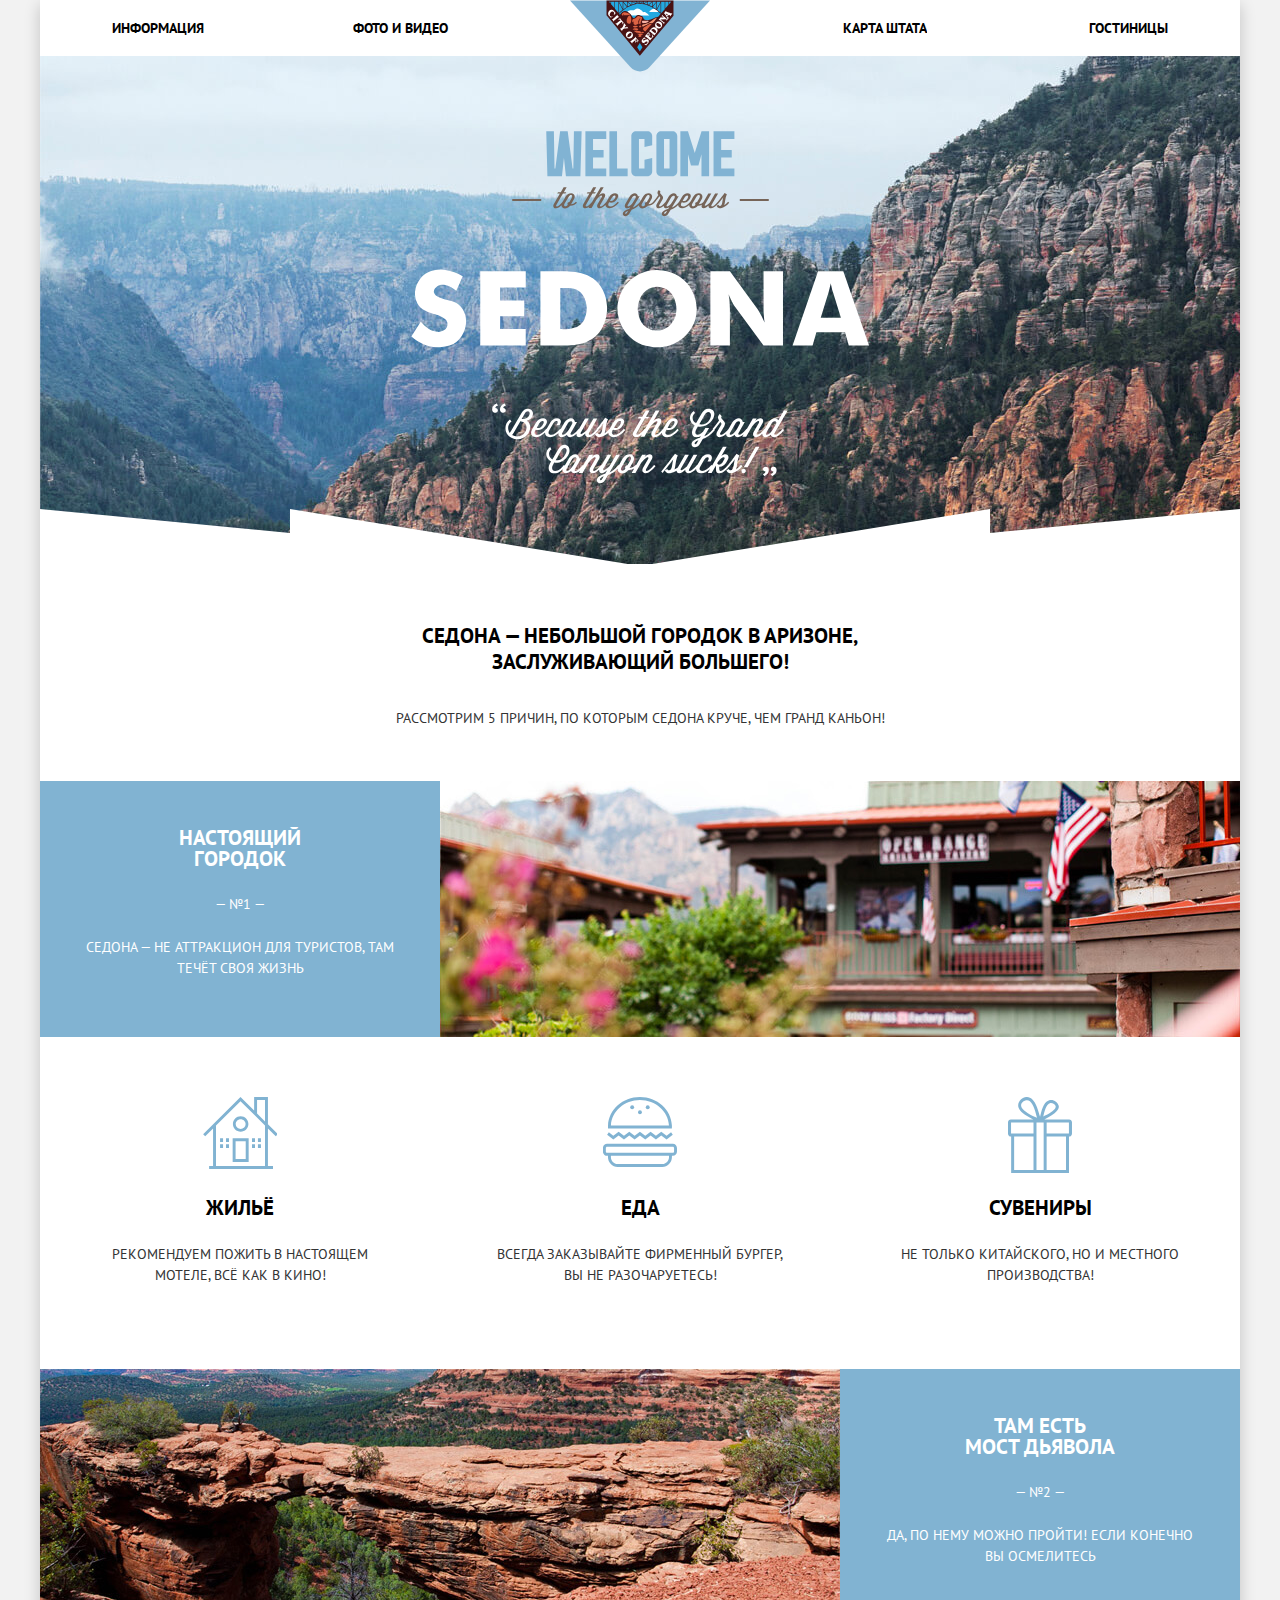
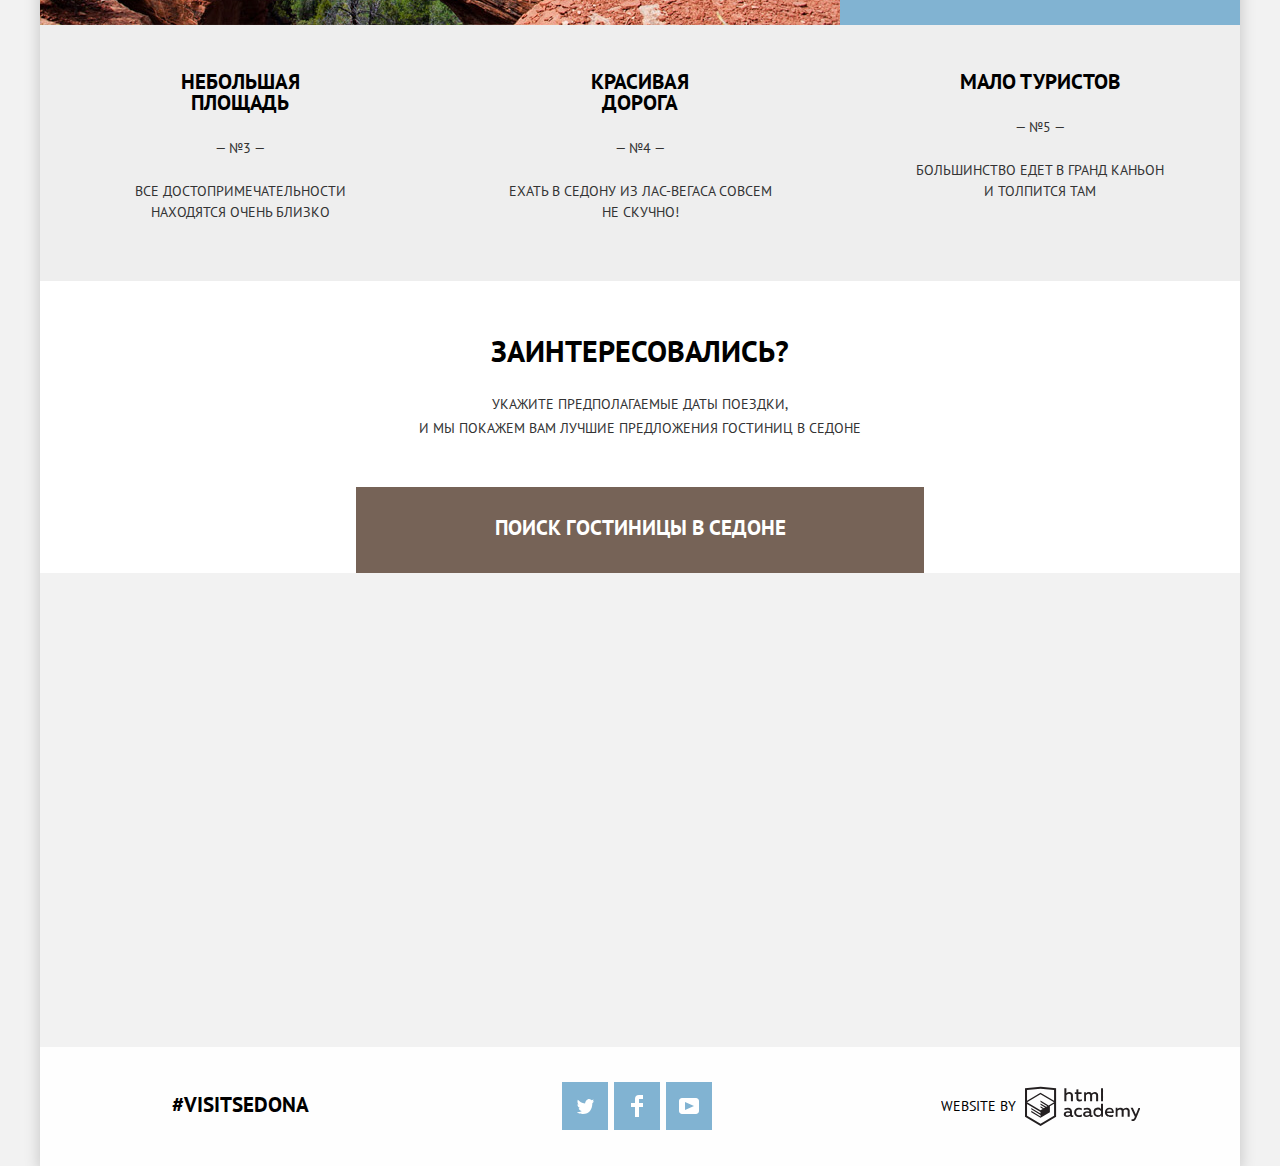
==== commit aeea7488: "+++" ====
--- a/index.html
+++ b/index.html
@@ -2,283 +2,283 @@
 
 <html lang="ru">
 
-	<head>
-		<meta charset="utf-8">
-		<meta content="telephone=no" name="format-detection">
-
-		<title>HTML Academy: Седона</title>
-
-		<link href="https://fonts.googleapis.com/css?family=PT+Sans:400,700&amp;subset=cyrillic" rel="stylesheet">
-		<link href="css/style.min.css" rel="stylesheet">
-	</head>
-
-	<body>
-		<div class="container">
-			<header class="main-header">
-				<nav class="main-navigation">
-					<a class="header-logo"><img src="img/logo.svg" width="140" height="72" alt="Логотип сайта"></a>
-
-					<ul class="site-navigation">
-						<li class="navigation-item-left">
-							<a href="#">Информация</a>
-						</li>
-
-						<li class="navigation-item-left right-auto">
-							<a href="#">Фото и видео</a>
-						</li>
-
-						<li class="navigation-item-right">
-							<a href="#">Карта штата</a>
-						</li>
-
-						<li class="navigation-item-right">
-							<a href="inner.html">Гостиницы</a>
+<head>
+	<meta charset="utf-8">
+	<meta content="telephone=no" name="format-detection">
+
+	<title>HTML Academy: Седона</title>
+
+	<link href="https://fonts.googleapis.com/css?family=PT+Sans:400,700&amp;subset=cyrillic" rel="stylesheet">
+	<link href="css/style.min.css" rel="stylesheet">
+</head>
+
+<body>
+	<div class="container">
+		<header class="main-header">
+			<nav class="main-navigation">
+				<a class="header-logo"><img src="img/logo.svg" width="140" height="72" alt="Логотип сайта"></a>
+
+				<ul class="site-navigation">
+					<li class="navigation-item-left">
+						<a href="#">Информация</a>
+					</li>
+
+					<li class="navigation-item-left right-auto">
+						<a href="#">Фото и видео</a>
+					</li>
+
+					<li class="navigation-item-right">
+						<a href="#">Карта штата</a>
+					</li>
+
+					<li class="navigation-item-right">
+						<a href="inner.html">Гостиницы</a>
+					</li>
+				</ul>
+			</nav>
+		</header>
+
+		<main>
+			<h1 class="visually-hidden">Сайт о небольшом городке Седона</h1>
+
+			<section class="promo-block">
+				<h2 class="visually-hidden">Добро пожаловать в Сидону</h2>
+
+				<div class="wrapper-image">
+					<img src="img/welcome.svg" width="459" height="353" alt="Добро пожаловать" />
+				</div>
+
+				<b class="slogan">Седона &#8212; небольшой городок в Аризоне, заслуживающий
+					большего!</b>
+			</section>
+
+			<section class="features">
+				<h2 class="visually-hidden">Все преимущества Седоны</h2>
+
+				<p class="lead">
+					Рассмотрим 5 причин, по которым Седона круче, чем гранд каньон!
+				</p>
+
+				<div class="features-list">
+					<div class="features-item">
+						<div class="features-item-content">
+							<h3>Настоящий <br>городок</h3>
+
+							<span>&mdash; №1 &mdash;</span>
+
+							<p>
+								Седона &#8212; не аттракцион для туристов, там течёт своя жизнь
+							</p>
+						</div>
+
+						<img src="img/real-city.jpg" width="800" height="256" alt="Настоящий городок" />
+					</div>
+
+					<ul class="features-option">
+						<li class="option-item">
+							<h3>Жильё</h3>
+
+							<p>Рекомендуем пожить в настоящем мотеле, всё как в кино!</p>
+						</li>
+
+						<li class="option-item">
+							<h3>Еда</h3>
+
+							<p>Всегда заказывайте фирменный бургер, вы не разочаруетесь!</p>
+						</li>
+
+						<li class="option-item">
+							<h3>Сувениры</h3>
+
+							<p>Не только китайского, но и местного производства!</p>
 						</li>
 					</ul>
-				</nav>
-			</header>
-
-			<main>
-				<h1 class="visually-hidden">Сайт о небольшом городке Седона</h1>
-
-				<section class="promo-block">
-					<h2 class="visually-hidden">Добро пожаловать в Сидону</h2>
-
-					<div class="wrapper-image">
-						<img src="img/welcome.svg" width="459" height="353" alt="Добро пожаловать" />
+
+					<div class="features-item">
+						<div class="features-item-content">
+							<h3>Там есть <br>Мост дьявола</h3>
+
+							<span>&mdash; №2 &mdash;</span>
+
+							<p>Да, по нему можно пройти! Если конечно вы осмелитесь</p>
+						</div>
+
+						<img src="img/devil-bridge.jpg" width="800" height="256" alt="Мост дьявола" />
 					</div>
 
-					<b class="slogan">Седона &#8212; небольшой городок в Аризоне, заслуживающий
-						большего!</b>
+					<ul class="features-item-group">
+						<li class="features-item">
+							<h3>Небольшая площадь</h3>
+
+							<span>&mdash; №3 &mdash;</span>
+
+							<p>Все достопримечательности находятся очень близко</p>
+						</li>
+
+						<li class="features-item">
+							<h3>Красивая дорога</h3>
+
+							<span>&mdash; №4 &mdash;</span>
+
+							<p class="text-road">
+								Ехать в Седону из Лас-Вегаса совсем не скучно!
+							</p>
+						</li>
+
+						<li class="features-item">
+							<h3>Мало туристов</h3>
+
+							<span>&mdash; №5 &mdash;</span>
+
+							<p>Большинство едет в гранд каньон и толпится там</p>
+						</li>
+					</ul>
+				</div>
+			</section>
+
+			<section class="order">
+				<h2 class="visually-hidden">Как заказать гостиницу в Седоне</h2>
+
+				<b class="order-slogan">Заинтересовались?</b>
+
+				<div class="order-text">
+					<p>Укажите предполагаемые даты поездки,</p>
+
+					<p>и мы покажем вам лучшие предложения гостиниц в Седоне</p>
+				</div>
+
+				<div class="order-button-wrapper">
+					<a class="order-button brown" href="form.html">поиск гостиницы в Седоне</a>
+				</div>
+			</section>
+
+			<section class="map">
+				<h2 class="visually-hidden">Карта Седоны</h2>
+
+				<iframe src="https://www.google.com/maps/embed?pb=!1m18!1m12!1m3!1d910340.961819177!2d-113.05199138226612!3d35.18443819371661!2m3!1f0!2f0!3f0!3m2!1i1024!2i768!4f13.1!3m3!1m2!1s0x872da132f942b00d%3A0x5548c523fa6c8efd!2z0KHQtdC00L7QvdCwLCDQkNGA0LjQt9C-0L3QsCA4NjMzNiwg0KHQqNCQ!5e0!3m2!1sru!2sby!4v1550828546891"
+				 width="1200" height="593" style="border:none" allowfullscreen></iframe>
+
+				<img src="img/map.jpg" width="1200" height="593" alt="карта Седоны" />
+
+				<!-- modal -->
+				<section class="modal modal-order modal-open">
+					<h2 class="visually-hidden">Форма заказа гостиницы</h2>
+
+					<form action="https://echo.htmlacademy.ru" class="form-order" method="post">
+						<p class="date-input">
+							<label for="dateEnter">Дата заезда:</label>
+
+							<input id="dateEnter" name="dateEnter" placeholder="24 апреля 2017" type="text" />
+
+							<button class="calendar" type="button">Календарь
+								<svg xmlns="http://www.w3.org/2000/svg" width="21" height="22">
+									<path d="M19.25 2.025h-2.845V.648c0-.38-.294-.7-.656-.7s-.656.308-.656.7v1.377h-3.938V.648c0-.38-.294-.7-.655-.7s-.657.308-.657.7v1.377H5.906V.648c0-.38-.294-.7-.656-.7s-.657.308-.657.7v1.377H1.75C.784 2.025 0 2.847 0 3.862v16.302C0 21.18.784 22 1.75 22h17.5c.966 0 1.75-.82 1.75-1.836V3.862c0-1.015-.783-1.837-1.75-1.837zm.437 18.14a.448.448 0 0 1-.437.459H1.75a.45.45 0 0 1-.438-.459V3.862a.45.45 0 0 1 .438-.459h2.844V4.78c0 .38.294.7.657.7s.656-.308.656-.7V3.403h3.938V4.78c0 .38.294.7.657.7s.655-.308.655-.7V3.403h3.938V4.78c0 .38.293.7.656.7s.656-.308.656-.7V3.403h2.845a.45.45 0 0 1 .437.46v16.302zM4.594 8.225H7.22v2.066H4.594zm0 3.443H7.22v2.067H4.594zm0 3.444H7.22v2.066H4.594zm4.594 0h2.625v2.066H9.188zm0-3.444h2.625v2.067H9.188zm0-3.443h2.625v2.066H9.188zm4.593 6.887h2.625v2.066H13.78zm0-3.444h2.625v2.067H13.78zm0-3.443h2.625v2.066H13.78z">
+									</path>
+								</svg>
+							</button>
+						</p>
+
+						<p class="date-input">
+							<label for="dateOut">Дата выезда:</label>
+
+							<input id="dateOut" name="dateOut" placeholder="4 июля 2017" type="text" />
+
+							<button class="calendar" type="button">Календарь
+								<svg xmlns="http://www.w3.org/2000/svg" width="21" height="22">
+									<path d="M19.25 2.025h-2.845V.648c0-.38-.294-.7-.656-.7s-.656.308-.656.7v1.377h-3.938V.648c0-.38-.294-.7-.655-.7s-.657.308-.657.7v1.377H5.906V.648c0-.38-.294-.7-.656-.7s-.657.308-.657.7v1.377H1.75C.784 2.025 0 2.847 0 3.862v16.302C0 21.18.784 22 1.75 22h17.5c.966 0 1.75-.82 1.75-1.836V3.862c0-1.015-.783-1.837-1.75-1.837zm.437 18.14a.448.448 0 0 1-.437.459H1.75a.45.45 0 0 1-.438-.459V3.862a.45.45 0 0 1 .438-.459h2.844V4.78c0 .38.294.7.657.7s.656-.308.656-.7V3.403h3.938V4.78c0 .38.294.7.657.7s.655-.308.655-.7V3.403h3.938V4.78c0 .38.293.7.656.7s.656-.308.656-.7V3.403h2.845a.45.45 0 0 1 .437.46v16.302zM4.594 8.225H7.22v2.066H4.594zm0 3.443H7.22v2.067H4.594zm0 3.444H7.22v2.066H4.594zm4.594 0h2.625v2.066H9.188zm0-3.444h2.625v2.067H9.188zm0-3.443h2.625v2.066H9.188zm4.593 6.887h2.625v2.066H13.78zm0-3.444h2.625v2.067H13.78zm0-3.443h2.625v2.066H13.78z">
+									</path>
+								</svg>
+							</button>
+						</p>
+
+						<div class="index-column">
+							<p class="people people-adults">
+								<label for="adults-number">Взрослые:</label>
+
+								<button class="minus" type="button">-</button>
+
+								<input id="adults-number" name="adults-number" placeholder="2" type="text" />
+
+								<button class="plus" type="button">+</button>
+							</p>
+
+							<p class="people people-children">
+								<label for="children-number">Дети:</label>
+
+								<button class="minus" type="button">-</button>
+
+								<input id="children-number" name="children-number" placeholder="0" type="text" />
+
+								<button class="plus" type="button">+</button>
+							</p>
+						</div>
+
+						<button class="form-submit blue" type="submit">Найти</button>
+					</form>
 				</section>
-
-				<section class="features">
-					<h2 class="visually-hidden">Все преимущества Седоны</h2>
-
-					<p class="lead">
-						Рассмотрим 5 причин, по которым Седона круче, чем гранд каньон!
-					</p>
-
-					<div class="features-list">
-						<div class="features-item">
-							<div class="features-item-content">
-								<h3>Настоящий городок</h3>
-
-								<span>&mdash; №1 &mdash;</span>
-
-								<p>
-									Седона &#8212; не аттракцион для туристов, там течёт своя жизнь
-								</p>
-							</div>
-
-							<img src="img/real-city.jpg" width="800" height="256" alt="Настоящий городок" />
-						</div>
-
-						<ul class="features-option">
-							<li class="option-item">
-								<h3>Жильё</h3>
-
-								<p>Рекомендуем пожить в настоящем мотеле, всё как в кино!</p>
-							</li>
-
-							<li class="option-item">
-								<h3>Еда</h3>
-
-								<p>Всегда заказывайте фирменный бургер, вы не разочаруетесь!</p>
-							</li>
-
-							<li class="option-item">
-								<h3>Сувениры</h3>
-
-								<p>Не только китайского, но и местного производства!</p>
-							</li>
-						</ul>
-
-						<div class="features-item">
-							<div class="features-item-content">
-								<h3>Там есть Мост дьявола</h3>
-
-								<span>&mdash; №2 &mdash;</span>
-
-								<p>Да, по нему можно пройти! Если конечно вы осмелитесь</p>
-							</div>
-
-							<img src="img/devil-bridge.jpg" width="800" height="256" alt="Мост дьявола" />
-						</div>
-
-						<ul class="features-item-group">
-							<li class="features-item">
-								<h3>Небольшая площадь</h3>
-
-								<span>&mdash; №3 &mdash;</span>
-
-								<p>Все достопримечательности находятся очень близко</p>
-							</li>
-
-							<li class="features-item">
-								<h3>Красивая дорога</h3>
-
-								<span>&mdash; №4 &mdash;</span>
-
-								<p class="text-road">
-									Ехать в Седону из Лас-Вегаса совсем не скучно!
-								</p>
-							</li>
-
-							<li class="features-item">
-								<h3>Мало туристов</h3>
-
-								<span>&mdash; №5 &mdash;</span>
-
-								<p>Большинство едет в гранд каньон и толпится там</p>
-							</li>
-						</ul>
-					</div>
-				</section>
-
-				<section class="order">
-					<h2 class="visually-hidden">Как заказать гостиницу в Седоне</h2>
-
-					<b class="order-slogan">Заинтересовались?</b>
-
-					<div class="order-text">
-						<p>Укажите предполагаемые даты поездки,</p>
-
-						<p>и мы покажем вам лучшие предложения гостиниц в Седоне</p>
-					</div>
-
-					<div class="order-button-wrapper">
-						<a class="order-button brown" href="#">поиск гостиницы в Седоне</a>
-					</div>
-				</section>
-
-				<section class="map">
-					<h2 class="visually-hidden">Карта Седоны</h2>
-
-					<iframe src="https://www.google.com/maps/embed?pb=!1m18!1m12!1m3!1d910340.961819177!2d-113.05199138226612!3d35.18443819371661!2m3!1f0!2f0!3f0!3m2!1i1024!2i768!4f13.1!3m3!1m2!1s0x872da132f942b00d%3A0x5548c523fa6c8efd!2z0KHQtdC00L7QvdCwLCDQkNGA0LjQt9C-0L3QsCA4NjMzNiwg0KHQqNCQ!5e0!3m2!1sru!2sby!4v1550828546891"
-					width="1200" height="593" style="border:none" allowfullscreen></iframe>
-
-					<img src="img/map.jpg" width="1200" height="593" alt="карта Седоны" />
-
-					<!-- modal -->
-					<section class="modal modal-order">
-						<h2 class="visually-hidden">Форма заказа гостиницы</h2>
-
-						<form action="https://echo.htmlacademy.ru" class="form-order" method="post">
-							<p class="date-input">
-								<label for="dateEnter">Дата заезда:</label>
-
-								<input id="dateEnter" name="dateEnter" placeholder="24 апреля 2017" type="text" />
-
-								<button class="calendar" type="button">Календарь
-									<svg xmlns="http://www.w3.org/2000/svg" width="21" height="22">
-										<path d="M19.25 2.025h-2.845V.648c0-.38-.294-.7-.656-.7s-.656.308-.656.7v1.377h-3.938V.648c0-.38-.294-.7-.655-.7s-.657.308-.657.7v1.377H5.906V.648c0-.38-.294-.7-.656-.7s-.657.308-.657.7v1.377H1.75C.784 2.025 0 2.847 0 3.862v16.302C0 21.18.784 22 1.75 22h17.5c.966 0 1.75-.82 1.75-1.836V3.862c0-1.015-.783-1.837-1.75-1.837zm.437 18.14a.448.448 0 0 1-.437.459H1.75a.45.45 0 0 1-.438-.459V3.862a.45.45 0 0 1 .438-.459h2.844V4.78c0 .38.294.7.657.7s.656-.308.656-.7V3.403h3.938V4.78c0 .38.294.7.657.7s.655-.308.655-.7V3.403h3.938V4.78c0 .38.293.7.656.7s.656-.308.656-.7V3.403h2.845a.45.45 0 0 1 .437.46v16.302zM4.594 8.225H7.22v2.066H4.594zm0 3.443H7.22v2.067H4.594zm0 3.444H7.22v2.066H4.594zm4.594 0h2.625v2.066H9.188zm0-3.444h2.625v2.067H9.188zm0-3.443h2.625v2.066H9.188zm4.593 6.887h2.625v2.066H13.78zm0-3.444h2.625v2.067H13.78zm0-3.443h2.625v2.066H13.78z">
-										</path>
-									</svg>
-								</button>
-							</p>
-
-							<p class="date-input">
-								<label for="dateOut">Дата выезда:</label>
-
-								<input id="dateOut" name="dateOut" placeholder="4 июля 2017" type="text" />
-
-								<button class="calendar" type="button">Календарь
-									<svg xmlns="http://www.w3.org/2000/svg" width="21" height="22">
-										<path d="M19.25 2.025h-2.845V.648c0-.38-.294-.7-.656-.7s-.656.308-.656.7v1.377h-3.938V.648c0-.38-.294-.7-.655-.7s-.657.308-.657.7v1.377H5.906V.648c0-.38-.294-.7-.656-.7s-.657.308-.657.7v1.377H1.75C.784 2.025 0 2.847 0 3.862v16.302C0 21.18.784 22 1.75 22h17.5c.966 0 1.75-.82 1.75-1.836V3.862c0-1.015-.783-1.837-1.75-1.837zm.437 18.14a.448.448 0 0 1-.437.459H1.75a.45.45 0 0 1-.438-.459V3.862a.45.45 0 0 1 .438-.459h2.844V4.78c0 .38.294.7.657.7s.656-.308.656-.7V3.403h3.938V4.78c0 .38.294.7.657.7s.655-.308.655-.7V3.403h3.938V4.78c0 .38.293.7.656.7s.656-.308.656-.7V3.403h2.845a.45.45 0 0 1 .437.46v16.302zM4.594 8.225H7.22v2.066H4.594zm0 3.443H7.22v2.067H4.594zm0 3.444H7.22v2.066H4.594zm4.594 0h2.625v2.066H9.188zm0-3.444h2.625v2.067H9.188zm0-3.443h2.625v2.066H9.188zm4.593 6.887h2.625v2.066H13.78zm0-3.444h2.625v2.067H13.78zm0-3.443h2.625v2.066H13.78z">
-										</path>
-									</svg>
-								</button>
-							</p>
-
-							<div class="people-column">
-								<p class="people people-adults">
-									<label for="adults-number">Взрослые:</label>
-
-									<button class="minus" type="button">-</button>
-
-									<input id="adults-number" name="adults-number" placeholder="2" type="text" />
-
-									<button class="plus" type="button">+</button>
-								</p>
-
-								<p class="people people-children">
-									<label for="children-number">Дети:</label>
-
-									<button class="minus" type="button">-</button>
-
-									<input id="children-number" name="children-number" placeholder="0" type="text" />
-
-									<button class="plus" type="button">+</button>
-								</p>
-							</div>
-
-							<button class="form-submit blue" type="submit">Найти</button>
-						</form>
-					</section>
-				</section>
-			</main>
-
-			<footer class="main-footer">
-				<p class="copyright-text">&#35;visitSEDONA</p>
-
-				<ul class="social-buttons">
-					<li>
-						<a class="social-button blue" href="#">
-							<span class="visually-hidden">Твиттер</span>
-							<svg xmlns="http://www.w3.org/2000/svg" width="17" height="15">
-								<path d="M10.95.144c1.685-.496 2.984.27 3.577 1.18l2.01-.708a2.345 2.345 0 0 1-.857 1.768c.685.17 1.304-.49 1.304-.49-.17 1-1.006 1.788-1.563 2.024-.23 6.75-3.175 11.217-10.077 11.082H4.9c-.4 0-4.164-.46-4.898-1.887 2.27.196 3.893-.422 4.693-1.177-.96-.3-2.68-.477-2.98-2.95.35.106.564.228 1.2.12C1.705 8.247.374 7.53.448 5.33c.285.328 1.067.536 1.34.472C1.085 5.56-.182 2.442.894.85 2.712 2.704 4.63 4.456 8.046 4.623 8.254 2.33 9.183.793 10.95.144z"
-								fill="#fff"></path>
-							</svg>
-						</a>
-					</li>
-
-					<li>
-						<a class="social-button blue" href="#">
-							<span class="visually-hidden">Фейсбук</span>
-							<svg xmlns="http://www.w3.org/2000/svg" width="12" height="22">
-								<path d="M12 4V0H8a4 4 0 0 0-4 4v4H0v4h4v10h4V12h4V8H8V4h4z" fill="#fff"></path>
-							</svg>
-						</a>
-					</li>
-
-					<li>
-						<a class="social-button blue" href="#"><span class="visually-hidden">Ютуб</span>
-							<svg xmlns="http://www.w3.org/2000/svg" width="20" height="16">
-								<path d="M17 0H3C1.35 0 0 1.35 0 3v10c0 1.65 1.35 3 3 3h14c1.65 0 3-1.35 3-3V3c0-1.65-1.35-3-3-3zM6.027 11.998V4.002L15.014 8l-8.987 3.998z"
-								fill="#fff"></path>
-							</svg>
-						</a>
-					</li>
-				</ul>
-
-				<div class="copyright-link">
-					<p>Website by</p>
-
-					<a class="copyright-logo" href="https://htmlacademy.ru/">
-						<span class="visually-hidden">логотип htmlacademy</span>
-
-						<svg xmlns="http://www.w3.org/2000/svg" width="115" height="41" viewbox="0 0 113 39" xmlns:xlink="http://www.w3.org/1999/xlink">
-							<g fill="#231f20">
-								<use xlink:href="#A"></use>
-								<path d="M53.06 20.62a5.29 5.29 0 0 1 2.7.67v1.8a4.28 4.28 0 0 0-2.42-.73 2.89 2.89 0 1 0 0 5.76 5.26 5.26 0 0 0 2.55-.67v1.8a6.58 6.58 0 0 1-2.9.6 4.42 4.42 0 0 1-4.72-4.54 4.54 4.54 0 0 1 4.79-4.68z">
-								</path>
-								<use x="19" xlink:href="#A"></use>
-								<path d="M76.67 16.85V29.6H74.9v-1.4a4.07 4.07 0 0 1-3.35 1.62 4.62 4.62 0 0 1 0-9.22 4 4 0 0 1 3.15 1.37v-5.14h2zm-4.76 5.48a2.9 2.9 0 1 0 0 5.8 3 3 0 0 0 2.79-1.84v-2.13a3.06 3.06 0 0 0-2.79-1.83zm11.1-1.7c3.48 0 4.68 2.8 4.12 5.34h-6.58c.22 1.57 1.75 2.22 3.35 2.22a6.41 6.41 0 0 0 2.77-.62v1.68a7.5 7.5 0 0 1-3.14.6c-2.68 0-5-1.53-5-4.6A4.39 4.39 0 0 1 83 20.63zm.1 1.62a2.39 2.39 0 0 0-2.57 2.26h4.85a2.06 2.06 0 0 0-2.28-2.26zm6 7.35v-8.75h1.73v1.1a4 4 0 0 1 2.92-1.33 3 3 0 0 1 2.73 1.4 4.33 4.33 0 0 1 3.06-1.4 3.21 3.21 0 0 1 3.32 3.52v5.47h-2v-5.4a1.67 1.67 0 0 0-1.73-1.84 2.94 2.94 0 0 0-2.17 1.18v6.07h-2v-5.4a1.67 1.67 0 0 0-1.73-1.84 3.11 3.11 0 0 0-2.32 1.35v5.9h-2zm22.37-8.74h2l-4.1 9.93c-.95 2.28-2.2 3-3.52 3a5 5 0 0 1-1.15-.15v-1.66a3 3 0 0 0 .89.13c.95 0 1.66-.67 2.17-2l.18-.44-4.16-8.82h2.13l3 6.6zM40.66 1.53v5a4 4 0 0 1 2.83-1.2A3.41 3.41 0 0 1 47.1 8.9v5.4h-2V9.15a1.9 1.9 0 0 0-2-2.1 3.08 3.08 0 0 0-2.44 1.46v5.8h-2V1.53h2zm11.77.9v3.12h3.17v1.7h-3.17v4c0 1.15.53 1.53 1.66 1.53a4.71 4.71 0 0 0 1.77-.35v1.68a7.14 7.14 0 0 1-2.35.38 2.68 2.68 0 0 1-3-2.88v-4.38h-1.6v-1.7h1.57V2.88zM58.1 14.3V5.54h1.73v1.1a4 4 0 0 1 2.92-1.33 3 3 0 0 1 2.73 1.4 4.33 4.33 0 0 1 3.06-1.4 3.21 3.21 0 0 1 3.32 3.52v5.47h-2V8.9a1.67 1.67 0 0 0-1.73-1.84 2.94 2.94 0 0 0-2.17 1.18v6.07h-2V8.9a1.67 1.67 0 0 0-1.73-1.84 3.11 3.11 0 0 0-2.32 1.35v5.9h-2zM74.72 1.52h1.95v12.76h-1.95zM15.44.02h-.16L0 1.62v28l15.28 9.1 15.28-9.1v-28zm13.12 28.45l-13.28 7.9L2 28.47V17l13.22 7.87v1.43l-9.07-5.4v1.38l9.1 5.47v1.46l-9.1-5.42v1.38l9.1 5.47 9.2-5.5v-5.9l4.1-2.45v11.67zm0-13.16l-3.65 2.14-1.68 1-8-4.76v1.38l6.84 4.07H22l-.15.1-1 .57-5.64-3.36v1.38l4.45 2.65-1.05.7-3.36-2v1.38l2.2 1.3-2.25 1.35L2.04 15.4 15.2 7.47zm0-1.4L15.2 6.05 2 13.9V3.4L15.28 2l13.28 1.4v10.5z">
-								</path>
-							</g>
-
-							<defs>
-								<path d="M46.84 28.22a2.07 2.07 0 0 0 .58-.11v1.4a3.41 3.41 0 0 1-1.24.22 1.75 1.75 0 0 1-1.75-1 5.08 5.08 0 0 1-3.3 1.13c-1.6 0-3.06-.87-3.06-2.68 0-2.24 2.08-2.93 3.9-2.93a11.63 11.63 0 0 1 2.28.26v-.3c0-1.1-.8-1.86-2.3-1.86a7.79 7.79 0 0 0-3.15.67v-1.8a10.72 10.72 0 0 1 3.35-.58c2.48 0 4 1.18 4 3.83v3.14a.57.57 0 0 0 .69.61zm-6.76-1.2a1.42 1.42 0 0 0 1.64 1.29 3.56 3.56 0 0 0 2.53-1v-1.5a10.21 10.21 0 0 0-1.9-.22c-1.1.01-2.27.35-2.27 1.45z"
-								id="A"></path>
-							</defs>
+			</section>
+		</main>
+
+		<footer class="main-footer">
+			<p class="copyright-text">&#35;visitSEDONA</p>
+
+			<ul class="social-buttons">
+				<li>
+					<a class="social-button blue" href="#">
+						<span class="visually-hidden">Твиттер</span>
+						<svg xmlns="http://www.w3.org/2000/svg" width="17" height="15">
+							<path d="M10.95.144c1.685-.496 2.984.27 3.577 1.18l2.01-.708a2.345 2.345 0 0 1-.857 1.768c.685.17 1.304-.49 1.304-.49-.17 1-1.006 1.788-1.563 2.024-.23 6.75-3.175 11.217-10.077 11.082H4.9c-.4 0-4.164-.46-4.898-1.887 2.27.196 3.893-.422 4.693-1.177-.96-.3-2.68-.477-2.98-2.95.35.106.564.228 1.2.12C1.705 8.247.374 7.53.448 5.33c.285.328 1.067.536 1.34.472C1.085 5.56-.182 2.442.894.85 2.712 2.704 4.63 4.456 8.046 4.623 8.254 2.33 9.183.793 10.95.144z"
+							 fill="#fff"></path>
 						</svg>
 					</a>
-				</div>
-			</footer>
-		</div>
-		
-		<script src="js/main.min.js"></script>
-	</body>
+				</li>
+
+				<li>
+					<a class="social-button blue" href="#">
+						<span class="visually-hidden">Фейсбук</span>
+						<svg xmlns="http://www.w3.org/2000/svg" width="12" height="22">
+							<path d="M12 4V0H8a4 4 0 0 0-4 4v4H0v4h4v10h4V12h4V8H8V4h4z" fill="#fff"></path>
+						</svg>
+					</a>
+				</li>
+
+				<li>
+					<a class="social-button blue" href="#"><span class="visually-hidden">Ютуб</span>
+						<svg xmlns="http://www.w3.org/2000/svg" width="20" height="16">
+							<path d="M17 0H3C1.35 0 0 1.35 0 3v10c0 1.65 1.35 3 3 3h14c1.65 0 3-1.35 3-3V3c0-1.65-1.35-3-3-3zM6.027 11.998V4.002L15.014 8l-8.987 3.998z"
+							 fill="#fff"></path>
+						</svg>
+					</a>
+				</li>
+			</ul>
+
+			<div class="copyright-link">
+				<a class="copyright-logo" href="https://htmlacademy.ru/">
+					<span class="visually-hidden">логотип htmlacademy</span>
+
+					<p>Website by</p>
+
+					<svg xmlns="http://www.w3.org/2000/svg" width="115" height="41" viewbox="0 0 113 39" xmlns:xlink="http://www.w3.org/1999/xlink">
+						<g fill="#231f20">
+							<use xlink:href="#A"></use>
+							<path d="M53.06 20.62a5.29 5.29 0 0 1 2.7.67v1.8a4.28 4.28 0 0 0-2.42-.73 2.89 2.89 0 1 0 0 5.76 5.26 5.26 0 0 0 2.55-.67v1.8a6.58 6.58 0 0 1-2.9.6 4.42 4.42 0 0 1-4.72-4.54 4.54 4.54 0 0 1 4.79-4.68z">
+							</path>
+							<use x="19" xlink:href="#A"></use>
+							<path d="M76.67 16.85V29.6H74.9v-1.4a4.07 4.07 0 0 1-3.35 1.62 4.62 4.62 0 0 1 0-9.22 4 4 0 0 1 3.15 1.37v-5.14h2zm-4.76 5.48a2.9 2.9 0 1 0 0 5.8 3 3 0 0 0 2.79-1.84v-2.13a3.06 3.06 0 0 0-2.79-1.83zm11.1-1.7c3.48 0 4.68 2.8 4.12 5.34h-6.58c.22 1.57 1.75 2.22 3.35 2.22a6.41 6.41 0 0 0 2.77-.62v1.68a7.5 7.5 0 0 1-3.14.6c-2.68 0-5-1.53-5-4.6A4.39 4.39 0 0 1 83 20.63zm.1 1.62a2.39 2.39 0 0 0-2.57 2.26h4.85a2.06 2.06 0 0 0-2.28-2.26zm6 7.35v-8.75h1.73v1.1a4 4 0 0 1 2.92-1.33 3 3 0 0 1 2.73 1.4 4.33 4.33 0 0 1 3.06-1.4 3.21 3.21 0 0 1 3.32 3.52v5.47h-2v-5.4a1.67 1.67 0 0 0-1.73-1.84 2.94 2.94 0 0 0-2.17 1.18v6.07h-2v-5.4a1.67 1.67 0 0 0-1.73-1.84 3.11 3.11 0 0 0-2.32 1.35v5.9h-2zm22.37-8.74h2l-4.1 9.93c-.95 2.28-2.2 3-3.52 3a5 5 0 0 1-1.15-.15v-1.66a3 3 0 0 0 .89.13c.95 0 1.66-.67 2.17-2l.18-.44-4.16-8.82h2.13l3 6.6zM40.66 1.53v5a4 4 0 0 1 2.83-1.2A3.41 3.41 0 0 1 47.1 8.9v5.4h-2V9.15a1.9 1.9 0 0 0-2-2.1 3.08 3.08 0 0 0-2.44 1.46v5.8h-2V1.53h2zm11.77.9v3.12h3.17v1.7h-3.17v4c0 1.15.53 1.53 1.66 1.53a4.71 4.71 0 0 0 1.77-.35v1.68a7.14 7.14 0 0 1-2.35.38 2.68 2.68 0 0 1-3-2.88v-4.38h-1.6v-1.7h1.57V2.88zM58.1 14.3V5.54h1.73v1.1a4 4 0 0 1 2.92-1.33 3 3 0 0 1 2.73 1.4 4.33 4.33 0 0 1 3.06-1.4 3.21 3.21 0 0 1 3.32 3.52v5.47h-2V8.9a1.67 1.67 0 0 0-1.73-1.84 2.94 2.94 0 0 0-2.17 1.18v6.07h-2V8.9a1.67 1.67 0 0 0-1.73-1.84 3.11 3.11 0 0 0-2.32 1.35v5.9h-2zM74.72 1.52h1.95v12.76h-1.95zM15.44.02h-.16L0 1.62v28l15.28 9.1 15.28-9.1v-28zm13.12 28.45l-13.28 7.9L2 28.47V17l13.22 7.87v1.43l-9.07-5.4v1.38l9.1 5.47v1.46l-9.1-5.42v1.38l9.1 5.47 9.2-5.5v-5.9l4.1-2.45v11.67zm0-13.16l-3.65 2.14-1.68 1-8-4.76v1.38l6.84 4.07H22l-.15.1-1 .57-5.64-3.36v1.38l4.45 2.65-1.05.7-3.36-2v1.38l2.2 1.3-2.25 1.35L2.04 15.4 15.2 7.47zm0-1.4L15.2 6.05 2 13.9V3.4L15.28 2l13.28 1.4v10.5z">
+							</path>
+						</g>
+
+						<defs>
+							<path d="M46.84 28.22a2.07 2.07 0 0 0 .58-.11v1.4a3.41 3.41 0 0 1-1.24.22 1.75 1.75 0 0 1-1.75-1 5.08 5.08 0 0 1-3.3 1.13c-1.6 0-3.06-.87-3.06-2.68 0-2.24 2.08-2.93 3.9-2.93a11.63 11.63 0 0 1 2.28.26v-.3c0-1.1-.8-1.86-2.3-1.86a7.79 7.79 0 0 0-3.15.67v-1.8a10.72 10.72 0 0 1 3.35-.58c2.48 0 4 1.18 4 3.83v3.14a.57.57 0 0 0 .69.61zm-6.76-1.2a1.42 1.42 0 0 0 1.64 1.29 3.56 3.56 0 0 0 2.53-1v-1.5a10.21 10.21 0 0 0-1.9-.22c-1.1.01-2.27.35-2.27 1.45z"
+							 id="A"></path>
+						</defs>
+					</svg>
+				</a>
+			</div>
+		</footer>
+	</div>
+
+	<script src="js/main.min.js"></script>
+</body>
 
 </html>
--- a/css/style.min.css
+++ b/css/style.min.css
@@ -1 +1 @@
-﻿/*! normalize.css v8.0.1 | MIT License | github.com/necolas/normalize.css */button,hr,input{overflow:visible}progress,sub,sup{vertical-align:baseline}.site-navigation li,.slogan{text-overflow:ellipsis;overflow:hidden}.filter-hotels,.wrapper-image{background-size:cover;background-repeat:no-repeat}.filter-hotels,.option-item h3::before,.wrapper-image,.wrapper-image::after{background-repeat:no-repeat}html{line-height:1.15;-webkit-text-size-adjust:100%}details,main{display:block}h1{font-size:2em;margin:.67em 0}hr{box-sizing:content-box;height:0}code,kbd,pre,samp{font-family:monospace,monospace;font-size:1em}a{background-color:transparent;text-decoration:none}abbr[title]{border-bottom:none;text-decoration:underline;text-decoration:underline dotted}b,strong{font-weight:bolder}small{font-size:80%}sub,sup{font-size:75%;line-height:0;position:relative}sub{bottom:-.25em}sup{top:-.5em}img{border-style:none}button,input,optgroup,select,textarea{font-family:inherit;font-size:100%;line-height:1.15;margin:0}button,select{text-transform:none}.filter-button,.form-order input,.form-submit,.inner-column .cost,body{text-transform:uppercase}[type=button],[type=reset],[type=submit],button{-webkit-appearance:button}[type=button]::-moz-focus-inner,[type=reset]::-moz-focus-inner,[type=submit]::-moz-focus-inner,button::-moz-focus-inner{border-style:none;padding:0}[type=button]:-moz-focusring,[type=reset]:-moz-focusring,[type=submit]:-moz-focusring,button:-moz-focusring{outline:ButtonText dotted 1px}fieldset{padding:.35em .75em .625em}legend{box-sizing:border-box;color:inherit;display:table;max-width:100%;padding:0;white-space:normal}textarea{overflow:auto}[type=checkbox],[type=radio]{box-sizing:border-box;padding:0}[type=number]::-webkit-inner-spin-button,[type=number]::-webkit-outer-spin-button{height:auto}[type=search]{-webkit-appearance:textfield;outline-offset:-2px}[type=search]::-webkit-search-decoration{-webkit-appearance:none}::-webkit-file-upload-button{-webkit-appearance:button;font:inherit}.site-navigation a,body{font-family:'PT Sans',Arial,sans-serif;font-size:14px}summary{display:list-item}[hidden],template{display:none}input[type=button],input[type=submit],input[type=text],textarea{-webkit-appearance:none;border-radius:0}body{margin:0;padding:0;line-height:21px;font-weight:400;color:#000;background-color:#f2f2f2}.lead,.slogan{line-height:26px}.visually-hidden:not(:focus):not(:active),input[type=checkbox].visually-hidden,input[type=radio].visually-hidden{position:absolute;width:1px;height:1px;margin:-1px;border:0;padding:0;white-space:nowrap;-webkit-clip-path:inset(100%);clip-path:inset(100%);clip:rect(0 0 0 0);overflow:hidden}.container{position:relative;max-width:1200px;min-width:960px;margin:0 auto;-webkit-box-shadow:0 5px 15px 0 rgba(0,0,0,.2);box-shadow:0 5px 15px 0 rgba(0,0,0,.2);-webkit-box-sizing:border-box;box-sizing:border-box}img{max-width:100%;height:auto}.brown{color:#fff;background-color:#766357}.brown:focus,.brown:hover{background-color:#604e43}.brown:active{color:rgba(255,255,255,.3);background-color:#503e33}.blue{color:#fff;background-color:#81b3d2}.blue:focus,.blue:hover{background-color:#669ec0}.blue:active{color:rgba(255,255,255,.3);background-color:#5496bd}.main-header,.site-navigation a{color:#000;background-color:#fff}.main-header{padding:0 6%}.main-navigation{position:relative;display:-webkit-box;display:-ms-flexbox;display:flex;-webkit-box-align:center;-ms-flex-align:center;align-items:center;-webkit-box-pack:center;-ms-flex-pack:center;justify-content:center;padding-top:15px}.header-logo{position:absolute;top:0;left:50%;margin-left:-70px;-ms-flex-item-align:center;-ms-grid-row-align:center;align-self:center;z-index:1}.site-navigation{display:-webkit-box;display:-ms-flexbox;display:flex;-ms-flex-wrap:wrap;flex-wrap:wrap;width:100%;-webkit-box-pack:start;-ms-flex-pack:start;justify-content:flex-start;margin:0;padding:0;list-style:none}.site-navigation li{width:22.8%;padding-bottom:15px;-webkit-box-sizing:border-box;box-sizing:border-box}.navigation-item-left{text-align:left;padding-right:20px}.right-auto{margin-right:auto}.navigation-item-right{text-align:right;padding-left:20px}.site-navigation a{line-height:26px;font-weight:700}.site-navigation a:focus,.site-navigation a:hover{color:#81b3d2}.site-navigation a:active{color:rgba(0,0,0,.3)}.site-navigation .site-navigation-current,.site-navigation .site-navigation-current:hover{color:#766357}.promo-block{background-color:#fff;width:100%}.wrapper-image{position:relative;min-height:508px;margin-bottom:59px;width:100%;padding-top:75px;padding-bottom:80px;background-color:#deecf5;background-image:url(../img/bg.jpg);background-position:0 -56px;-webkit-box-sizing:border-box;box-sizing:border-box}.slogan,.wrapper-image img{display:block;margin:0 auto}.wrapper-image::after{position:absolute;content:"";bottom:-2.7px;left:0;width:100%;height:59px;background-image:url(../img/intro-mask.svg);background-position:center bottom}.slogan{width:445px;padding-bottom:30px;font-weight:700;font-size:21px;text-align:center}.features-item,.features-list,.features-option{display:-webkit-box;display:-ms-flexbox;-ms-flex-wrap:wrap}.features{background-color:#fff}.lead{margin:0 0 50px;padding:0 60px;font-size:14px;text-align:center;color:#333}.features-item,.features-list{display:flex;flex-wrap:wrap}.features-item:nth-of-type(2) .features-item-content{-webkit-box-ordinal-group:3;-ms-flex-order:2;order:2}.features-item-content{width:33.3334%;padding-top:46px;padding-bottom:58px;text-align:center;color:#fff;background-color:#81b3d2;-webkit-box-sizing:border-box;box-sizing:border-box}.filter-button,.order-button{-webkit-box-sizing:border-box}.features-item-content h3{width:151px;margin:0 auto 25px;padding:0;font-weight:700;text-align:center;font-size:21px;line-height:21px;overflow:hidden;text-overflow:ellipsis}.features-item-content p,.features-item-content span{font-size:14px;line-height:21px;overflow:hidden;text-overflow:ellipsis}.features-item-content span{display:block;margin:0 0 22px;padding:0 40px}.features-item-content p{margin:0;padding:0 46px}.features-item img{width:66.6667%}.features-option{display:flex;flex-wrap:wrap;margin:0;padding:0;text-align:center;list-style:none}.features-item-group,.filter-form{display:-webkit-box;display:-ms-flexbox}.option-item{padding-top:60px;padding-bottom:83px;width:33.3334%}.option-item h3{position:relative;margin:0 0 26px;padding:100px 35px 0;font-weight:700;font-size:21px;line-height:21px;overflow:hidden;text-overflow:ellipsis}.option-item h3::before{position:absolute;content:"";top:0;left:50%;margin-left:-37px;width:74px;height:76px;background-position:0 0}.map,.order-button-wrapper{position:relative}.option-item:first-child h3::before{background-image:url(../img/home.svg)}.option-item:nth-child(2) h3::before{background-image:url(../img/food.svg)}.option-item:last-child h3::before{background-image:url(../img/souvenir.svg)}.option-item p{margin:0;padding:0 48px;font-size:14px;line-height:21px;color:#333;overflow:hidden;text-overflow:ellipsis}.features-item-group{display:flex;-ms-flex-wrap:wrap;flex-wrap:wrap;margin:0;padding:0;list-style:none}.features-item-group .features-item{display:block;width:33.3334%;padding-top:46px;padding-bottom:58px;text-align:center;background-color:#eee}.features-item-group h3{margin:0 auto 25px;padding:0 30%;font-weight:700;text-align:center;font-size:21px;line-height:21px;overflow:hidden;text-overflow:ellipsis}.features-item-group p,.features-item-group span{font-size:14px;line-height:21px;color:#333;overflow:hidden;text-overflow:ellipsis}.features-item-group span{display:block;margin:0 0 22px;padding:0 40px}.features-item-group .text-road{padding:0 66px}.features-item-group p{margin:0;padding:0 71px}.order{padding-top:52px;text-align:center;background-color:#fff}.order-slogan{display:block;padding:0 35px 23px;font-weight:700;font-size:30px;line-height:36px;overflow:hidden;text-overflow:ellipsis}.order-text{padding-bottom:47px}.order p{margin:0 auto;padding:0 35px;font-size:14px;line-height:24px;color:#333;overflow:hidden;text-overflow:ellipsis}.order-button{display:inline-block;vertical-align:middle;padding:28px;width:568px;min-height:86px;font-size:21px;line-height:26px;font-weight:700;color:#fff;box-sizing:border-box;overflow:hidden;text-overflow:ellipsis}.map{height:593px;width:100%;overflow:hidden}.filter-hotels{padding:28px 6% 32px;background-color:#80a4c6;background-image:url(../img/filter-bg.jpg);background-position:0 -57px;color:#fff}.filter-form fieldset{margin:0;padding:0;border:none}.filter-form legend{margin-bottom:24px;font-size:16px;line-height:21px;font-weight:700}.filter-list{margin:0;padding:0;font-size:14px;line-height:21px;list-style:none}.filter-options{margin-bottom:25px}.filter-options:last-child{margin-bottom:0}.filter-options label{position:relative;margin-left:40px;cursor:pointer}.checkbox-input:checked~label::before,.checkbox-input~label::before{position:absolute;height:23px;top:-2px;left:-40px;cursor:pointer;background-position:0 0;background-repeat:no-repeat;content:""}.checkbox-input~label::before{width:23px;background-image:url(../img/checkbox-off.svg)}.checkbox-input:focus+label{outline:#4d90fe auto 5px;outline-offset:-2px}.checkbox-input:checked~label::before{width:27px;background-image:url(../img/checkbox-on.svg)}.checkbox-input:disabled~label::before{background-image:url(../img/checkbox-off-disabled.svg);background-position:0 0;background-repeat:no-repeat;cursor:not-allowed}.checkbox-input:disabled:checked~label::before{background-image:url(../img/checkbox-on-disabled.svg);background-position:0 0;background-repeat:no-repeat;cursor:not-allowed}.checkbox-input:disabled~label{color:#6a6a6a;cursor:not-allowed}.filter-form{display:flex;-webkit-box-pack:justify;-ms-flex-pack:justify;justify-content:space-between}.filter-form .inner-column:first-of-type{display:-webkit-box;display:-ms-flexbox;display:flex;-webkit-box-pack:justify;-ms-flex-pack:justify;justify-content:space-between;width:50%}.inner-column .infrastructure{width:176px}.inner-column .type{width:273px}.inner-column .cost{width:318px;color:#fff}.cost legend{margin-bottom:8px;margin-left:2px}.price-controls{position:relative;height:34px;margin-bottom:20px;font-size:0;border:2px solid #fff;border-radius:2px}.price-controls::after{content:"";position:absolute;top:50%;left:50%;width:2px;height:22px;background:#fff;-webkit-transform:translate(-50%,-50%);transform:translate(-50%,-50%)}.price-controls label{display:inline-block;font-size:14px;line-height:34px;vertical-align:center;cursor:pointer}.price-controls .min-price{width:90px;padding-left:64px}.price-controls .max-price{width:90px;padding-left:56px}.price-controls input{width:50px;height:33px;vertical-align:center;margin:0;color:inherit;line-height:34px;font:inherit;background:0 0;border:none}.range-controls{position:relative;margin-bottom:31px}.range-controls .scale{height:2px;background:rgba(255,255,255,.3)}.range-controls .bar{width:80%;height:2px;background:#fff}.range-toggle{position:absolute;top:-9px;width:20px;height:22px;background-color:transparent;background-image:url(../img/filter-button.svg);background-position:0 0;background-repeat:no-repeat;border:none;cursor:pointer}.range-toggle:focus,.range-toggle:hover{-webkit-transform:scale(1.1);transform:scale(1.1)}.range-toggle-min{left:0}.range-toggle-max{left:80%}.filter-button{display:block;margin:0 auto 0 84px;padding:6px 34px 5px;font-size:14px;line-height:21px;color:#fff;background:0 0;border:2px solid #fff;border-radius:2px;box-sizing:border-box;cursor:pointer}.filter-button:focus,.filter-button:hover{font-size:14px;line-height:21px;color:#000;background:#fff}.sort-hotels{background-color:#fff}.sort-hotels-options>.sort-wrapp{display:flex;flex-wrap:wrap;align-items:baseline;width:70%}.sort-hotels-options .sort-wrapp:last-of-type{width:30%}.sort-hotels-options{display:flex;flex-wrap:wrap;align-items:flex-end;padding:28px 6% 31px;border-bottom:1px solid #e5e5e5;-webkit-box-sizing:border-box;box-sizing:border-box}.sort-hotels-options .inner-container,.sort-options-list{display:-webkit-box;display:-ms-flexbox;-ms-flex-wrap:wrap}.sort-hotels-options .inner-container{display:flex;flex-wrap:wrap;-webkit-box-align:baseline;-ms-flex-align:baseline;align-items:baseline}.sort-hotels-options p{width:135px;margin:0;padding:0;font-size:21px;line-height:26px;font-weight:700}.sort-hotels-options h2,.sort-options-list .sort-option,.sort-options-list .sort-option-current{font-size:12px;line-height:18px;font-weight:400}.sort-hotels-options h2{width:80px;margin:0 0 0 25px;padding:0;text-align:right}.sort-options-list{display:flex;flex-wrap:wrap;margin:0 0 0 39px;padding:0;list-style:none}.sort-options-list li{margin-right:33px}.sort-options-list li:last-child{margin-right:0}.sort-options-list .sort-option{color:rgba(0,0,0,.3);border-bottom:1px dotted #81b3d2}.sort-options-list .sort-option:focus,.sort-options-list .sort-option:hover{color:#81b3d2}.sort-options-list .sort-option:active{color:#000;border-bottom:none}.sort-options-list .sort-option-current{color:#81b3d2;border-bottom:none}.sort-option-arrows{display:-webkit-box;display:-ms-flexbox;display:flex;-ms-flex-wrap:wrap;flex-wrap:wrap;-webkit-box-pack:justify;-ms-flex-pack:justify;justify-content:space-between;width:34px;margin:0 0 0 auto;padding:0;list-style:none}.arrow path{fill:#cacaca}.arrow:focus path,.arrow:hover path{fill:#000}.arrow-current path,.arrow:active path,.copyright-logo:focus g,.copyright-logo:hover g{fill:#81b3d2}.sort-hotels-list{margin:0;padding:0;list-style:none}.sort-hotels-item{display:flex;flex-wrap:wrap;align-items:center;justify-content:space-between;padding:24px 6% 30px;border-bottom:1px solid #e5e5e5}.sort-hotels-item>.sort-wrapp{width:70%}.sort-hotels-item .sort-wrapp:last-child{width:30%}.sort-hotels-item .sort-wrapp{display:-webkit-box;display:-ms-flexbox;display:flex;-webkit-box-pack:start;-ms-flex-pack:start;justify-content:flex-start;-webkit-box-align:start;-ms-flex-align:start;align-items:flex-start}.sort-hotels-item .hotel-image{margin-top:6px;margin-right:30px}.hotel-description .hotel-link{font:inherit;color:#000}.hotel-link:focus,.hotel-link:hover{color:#81b3d2}.hotel-link:active{color:rgba(0,0,0,.3)}.hotel-description{overflow:hidden}.hotel-description h3{margin:0 0 8px;padding:0 20px 0 0;text-align:left;font-size:21px;line-height:26px;font-weight:700;overflow:hidden;text-overflow:ellipsis}.hotel-description-list{display:-webkit-box;display:-ms-flexbox;display:flex;-webkit-box-pack:justify;-ms-flex-pack:justify;justify-content:space-between;width:258px;margin:0;padding:0;list-style:none}.hotel-description-list p{margin:0 0 15px;padding:0;font-size:14px;line-height:21px;color:#333;overflow:hidden;text-overflow:ellipsis}.hotel-description-item:first-child{width:110px}.hotel-description-item:last-child{width:142px}.sort-hotels-item .button{font:inherit;text-transform:uppercase;display:block;padding:3px 10px;width:100%;font-size:14px;line-height:21px;font-weight:700;text-align:center;-webkit-box-sizing:border-box;box-sizing:border-box;border:none;cursor:pointer;overflow:hidden;text-overflow:ellipsis}.main-footer,.rate-stars{display:-webkit-box;display:-ms-flexbox;-ms-flex-wrap:wrap}.main-footer,.rate-text{-webkit-box-sizing:border-box}.sort-hotels-item .hotel-rating{margin-left:auto}.rate-stars{display:flex;flex-wrap:wrap;-webkit-box-pack:end;-ms-flex-pack:end;justify-content:flex-end;margin-bottom:36px;padding-top:5px;font-size:0}.rate-stars .star{margin-left:6px}.rate-text{margin:0;padding:3px 10px 4px;width:110px;text-align:center;color:#666;background-color:#f2f2f2;box-sizing:border-box}.main-footer{display:flex;flex-wrap:wrap;-webkit-box-pack:justify;-ms-flex-pack:justify;justify-content:space-between;-webkit-box-align:center;-ms-flex-align:center;align-items:center;width:100%;padding:37px 0 30px;position:absolute;bottom:0;left:0;background-color:rgba(255,255,255,.9);box-sizing:border-box}.social-buttons,.social-buttons a{display:-webkit-box;display:-ms-flexbox}.copyright-text,.social-buttons{width:33.3334%;-webkit-box-sizing:border-box}.inner-page .main-footer{position:static}.copyright-text{margin:0 0 10px;padding:0 40px;text-align:center;font-size:21px;line-height:26px;font-weight:700;overflow:hidden;text-overflow:ellipsis;box-sizing:border-box}.copyright-link p,.form-order p{font-size:14px;line-height:26px}.social-buttons{display:flex;-ms-flex-wrap:wrap;flex-wrap:wrap;-webkit-box-pack:center;-ms-flex-pack:center;justify-content:center;margin:0;padding:0;list-style:none;box-sizing:border-box}.copyright-link,.modal-order{-webkit-box-sizing:border-box}.social-buttons a{display:flex;-webkit-box-pack:center;-ms-flex-pack:center;justify-content:center;-webkit-box-align:center;-ms-flex-align:center;align-items:center;width:46px;min-height:48px;margin-right:6px;margin-bottom:6px}.copyright-link,.form-order{display:-webkit-box;display:-ms-flexbox}.social-button:active path{opacity:.3}.copyright-link{padding:0 40px;display:flex;-webkit-box-pack:center;-ms-flex-pack:center;justify-content:center;-webkit-box-align:center;-ms-flex-align:center;align-items:center;text-align:center;width:33.3334%;box-sizing:border-box}.copyright-link p{margin:0 9px 6px 0;padding:0;overflow:hidden;text-overflow:ellipsis}.copyright-logo:active g{fill:#bdbbbc}.modal-order{position:absolute;display:block;margin:0 auto 0 -284px;top:0;left:50%;z-index:20;min-height:395px;width:568px;padding:55px;background-color:#fff;-webkit-box-shadow:0 7px 15px rgba(0,0,0,.15);box-shadow:0 7px 15px rgba(0,0,0,.15);box-sizing:border-box}.modal{display:none}.modal-show{display:block;animation-name:bounce;animation-duration:.5s}.modal-error{animation-name:shake;animation-duration:.6s}.form-order{display:flex;-ms-flex-wrap:wrap;flex-wrap:wrap}.form-order p,.people-column{display:-webkit-box;display:-ms-flexbox}.form-order p{display:flex;-webkit-box-pack:justify;-ms-flex-pack:justify;justify-content:space-between;-webkit-box-align:center;-ms-flex-align:center;align-items:center;margin:0 0 30px;padding:0;width:100%;font-weight:700;color:#000}.form-order input{font:inherit;width:346px;margin:0;padding:4px 11px;background-color:#f2f2f2;border:2px solid transparent;-webkit-box-sizing:border-box;box-sizing:border-box}.date-input input{padding-right:40px;-webkit-box-sizing:border-box;box-sizing:border-box}.date-input input:hover{background-color:#ebebeb}.date-input input:focus{border:2px solid #e5e5e5;background-color:transparent;outline:0}.date-input .calendar{position:absolute;padding:3px;margin:-14px 0 0;font-size:0;top:50%;right:6px;background-color:transparent;border:none;fill:#a9a9a9}.date-input .calendar:focus,.date-input .calendar:hover{fill:#000;cursor:pointer}.date-input .calendar:active{fill:#81b3d2}.people-column{width:100%;display:flex;-webkit-box-pack:justify;-ms-flex-pack:justify;justify-content:space-between}.people-column input{display:-webkit-box;display:-ms-flexbox;display:flex;-ms-flex-wrap:wrap;flex-wrap:wrap;-webkit-box-pack:center;-ms-flex-pack:center;justify-content:center}.form-order .people{font:inherit;font-weight:700;margin-bottom:0;display:-webkit-box;display:-ms-flexbox;display:flex;-webkit-box-pack:start;-ms-flex-pack:start;justify-content:flex-start;-webkit-box-sizing:border-box;box-sizing:border-box}.form-order .people-adults{width:226px}.form-order .people-children{width:179px}.people label{margin-right:auto}.people input{display:-webkit-box;display:-ms-flexbox;display:flex;-ms-flex-wrap:wrap;flex-wrap:wrap;-webkit-box-pack:justify;-ms-flex-pack:justify;justify-content:space-between;-webkit-box-align:center;-ms-flex-align:center;align-items:center;width:42px;height:38px;text-align:center}.people .minus,.people .plus{position:relative;font-size:0;width:36px;min-height:38px;background-color:#f2f2f2;border:none;cursor:pointer}.people .minus::before,.people .plus::after,.people .plus::before{position:absolute;content:"";top:50%;left:50%;background-color:#a9a9a9}.people .minus::before,.people .plus::before{width:10px;height:3px;margin-left:-5px;margin-top:-1.5px}.people .plus::after{width:3px;height:10px;margin-left:-1.5px;margin-top:-5px}.people .minus:focus::before,.people .minus:hover::before,.people .plus:focus::after,.people .plus:focus::before,.people .plus:hover::after,.people .plus:hover::before{background-color:#000}.people .minus:active::before,.people .plus:active::after,.people .plus:active::before{background-color:#81b3d2}.form-order input::-webkit-input-placeholder{font:inherit;text-transform:uppercase;color:#000;font-weight:700}.form-order input:-ms-input-placeholder{font:inherit;text-transform:uppercase;color:#000;font-weight:700}.form-order input::-ms-input-placeholder{font:inherit;text-transform:uppercase;color:#000;font-weight:700}.form-order input::placeholder{font:inherit;text-transform:uppercase;color:#000;font-weight:700}.date-input{position:relative}.form-submit{display:inline-block;vertical-align:middle;width:100%;margin-top:53px;padding:16px 10px;font-size:21px;line-height:26px;font-weight:700;color:#fff;border:none;overflow:hidden;text-overflow:ellipsis}@keyframes bounce{0%{transform:translateY(-180px)}100%,50%,90%{transform:translateY(0)}65%{transform:translateY(-30px)}95%{transform:translateY(-25px)}}@keyframes shake{0%,100%{transform:translateX(0)}10%,30%,50%,70%,90%{transform:translateX(-10px)}20%,40%,60%,80%{transform:translateX(10px)}}+/*! normalize.css v8.0.1 | MIT License | github.com/necolas/normalize.css */button,hr,input{overflow:visible}progress,sub,sup{vertical-align:baseline}.site-navigation li,.slogan{text-overflow:ellipsis;overflow:hidden}.filter-hotels,.wrapper-image{background-size:cover;background-repeat:no-repeat}.filter-hotels,.option-item::before,.wrapper-image,.wrapper-image::after{background-repeat:no-repeat}html{line-height:1.15;-webkit-text-size-adjust:100%}details,main{display:block}h1{font-size:2em;margin:.67em 0}hr{box-sizing:content-box;height:0}code,kbd,pre,samp{font-family:monospace,monospace;font-size:1em}a{background-color:transparent;text-decoration:none}abbr[title]{border-bottom:none;text-decoration:underline;text-decoration:underline dotted}b,strong{font-weight:bolder}small{font-size:80%}sub,sup{font-size:75%;line-height:0;position:relative}sub{bottom:-.25em}sup{top:-.5em}img{border-style:none}button,input,optgroup,select,textarea{font-family:inherit;font-size:100%;line-height:1.15;margin:0}button,select{text-transform:none}.filter-button,.form-order input,.form-submit,.inner-column .cost,body{text-transform:uppercase}[type=button],[type=reset],[type=submit],button{-webkit-appearance:button}[type=button]::-moz-focus-inner,[type=reset]::-moz-focus-inner,[type=submit]::-moz-focus-inner,button::-moz-focus-inner{border-style:none;padding:0}[type=button]:-moz-focusring,[type=reset]:-moz-focusring,[type=submit]:-moz-focusring,button:-moz-focusring{outline:ButtonText dotted 1px}fieldset{padding:.35em .75em .625em}legend{box-sizing:border-box;color:inherit;display:table;max-width:100%;padding:0;white-space:normal}textarea{overflow:auto}[type=checkbox],[type=radio]{box-sizing:border-box;padding:0}[type=number]::-webkit-inner-spin-button,[type=number]::-webkit-outer-spin-button{height:auto}[type=search]{-webkit-appearance:textfield;outline-offset:-2px}[type=search]::-webkit-search-decoration{-webkit-appearance:none}::-webkit-file-upload-button{-webkit-appearance:button;font:inherit}.site-navigation a,body{font-family:'PT Sans',Arial,sans-serif;font-size:14px}summary{display:list-item}[hidden],template{display:none}input[type=button],input[type=submit],input[type=text],textarea{-webkit-appearance:none;border-radius:0}body{margin:0;padding:0;line-height:21px;font-weight:400;color:#000;background-color:#f2f2f2}.lead,.slogan{line-height:26px}.visually-hidden:not(:focus):not(:active),input[type=checkbox].visually-hidden,input[type=radio].visually-hidden{position:absolute;width:1px;height:1px;margin:-1px;border:0;padding:0;white-space:nowrap;-webkit-clip-path:inset(100%);clip-path:inset(100%);clip:rect(0 0 0 0);overflow:hidden}.container{position:relative;max-width:1200px;min-width:960px;margin:0 auto;-webkit-box-shadow:0 5px 15px 0 rgba(0,0,0,.2);box-shadow:0 5px 15px 0 rgba(0,0,0,.2);-webkit-box-sizing:border-box;box-sizing:border-box}img{max-width:100%;height:auto}.brown{color:#fff;background-color:#766357}.brown:focus,.brown:hover{background-color:#604e43}.brown:active{color:rgba(255,255,255,.3);background-color:#503e33}.blue{color:#fff;background-color:#81b3d2}.blue:focus,.blue:hover{background-color:#669ec0}.blue:active{color:rgba(255,255,255,.3);background-color:#5496bd}.main-header,.site-navigation a{color:#000;background-color:#fff}.main-header{padding:0 6%}.main-navigation{position:relative;display:-webkit-box;display:-ms-flexbox;display:flex;-webkit-box-align:center;-ms-flex-align:center;align-items:center;-webkit-box-pack:center;-ms-flex-pack:center;justify-content:center;padding-top:15px}.header-logo{position:absolute;top:0;left:50%;margin-left:-70px;-ms-flex-item-align:center;-ms-grid-row-align:center;align-self:center;z-index:1}.site-navigation{display:-webkit-box;display:-ms-flexbox;display:flex;-ms-flex-wrap:wrap;flex-wrap:wrap;width:100%;-webkit-box-pack:start;-ms-flex-pack:start;justify-content:flex-start;margin:0;padding:0;list-style:none}.site-navigation li{width:22.8%;padding-bottom:15px;-webkit-box-sizing:border-box;box-sizing:border-box}.navigation-item-left{text-align:left;padding-right:20px}.right-auto{margin-right:auto}.navigation-item-right{text-align:right;padding-left:20px}.site-navigation a{line-height:26px;font-weight:700}.site-navigation a:focus,.site-navigation a:hover{color:#81b3d2}.site-navigation a:active{color:rgba(0,0,0,.3)}.site-navigation .site-navigation-current,.site-navigation .site-navigation-current:hover{color:#766357}.promo-block{background-color:#fff;width:100%}.wrapper-image{position:relative;min-height:508px;margin-bottom:59px;width:100%;padding-top:75px;padding-bottom:80px;background-color:#deecf5;background-image:url(../img/bg.jpg);background-position:0 -56px;-webkit-box-sizing:border-box;box-sizing:border-box}.slogan,.wrapper-image img{display:block;margin:0 auto}.wrapper-image::after{position:absolute;content:"";bottom:-2.7px;left:0;width:100%;height:59px;background-image:url(../img/intro-mask.svg);background-position:center bottom}.slogan{width:445px;padding-bottom:30px;font-weight:700;font-size:21px;text-align:center}.features-item,.features-list,.features-option{display:-webkit-box;display:-ms-flexbox;-ms-flex-wrap:wrap}.features{background-color:#fff}.lead{margin:0 0 50px;padding:0 60px;font-size:14px;text-align:center;color:#333}.features-item,.features-list{display:flex;flex-wrap:wrap}.features-item:nth-of-type(2) .features-item-content{-webkit-box-ordinal-group:3;-ms-flex-order:2;order:2}.features-item-content{width:33.3334%;padding-top:46px;padding-bottom:58px;text-align:center;color:#fff;background-color:#81b3d2;-webkit-box-sizing:border-box;box-sizing:border-box}.filter-button,.order-button{-webkit-box-sizing:border-box}.features-item-content h3{margin:0 auto 25px;padding:0;font-weight:700;text-align:center;font-size:21px;line-height:21px;overflow:hidden;text-overflow:ellipsis}.features-item-content p,.features-item-content span{font-size:14px;line-height:21px;overflow:hidden;text-overflow:ellipsis}.features-item-content span{display:block;margin:0 0 22px;padding:0 40px}.features-item-content p{margin:0;padding:0 46px}.features-item img{width:66.6667%}.features-option{display:flex;flex-wrap:wrap;margin:0;padding:0;text-align:center;list-style:none}.features-item-group,.filter-form{display:-webkit-box;display:-ms-flexbox}.option-item{position:relative;padding-top:160px;padding-bottom:83px;width:33.3334%}.option-item h3{margin:0 0 26px;padding:0 35px;font-weight:700;font-size:21px;line-height:21px;overflow:hidden;text-overflow:ellipsis}.option-item::before{position:absolute;content:"";top:60px;left:50%;margin-left:-37px;width:74px;height:76px;background-position:0 0}.map,.order-button-wrapper{position:relative}.option-item:first-child::before{background-image:url(../img/home.svg)}.option-item:nth-child(2)::before{background-image:url(../img/food.svg)}.option-item:last-child::before{background-image:url(../img/souvenir.svg);background-position:5px 0}.option-item p{margin:0;padding:0 48px;font-size:14px;line-height:21px;color:#333;overflow:hidden;text-overflow:ellipsis}.features-item-group{display:flex;-ms-flex-wrap:wrap;flex-wrap:wrap;margin:0;padding:0;list-style:none}.features-item-group .features-item{display:block;width:33.3334%;padding-top:46px;padding-bottom:58px;text-align:center;background-color:#eee}.features-item-group h3{margin:0 auto 25px;padding:0 30%;font-weight:700;text-align:center;font-size:21px;line-height:21px;overflow:hidden;text-overflow:ellipsis}.features-item-group p,.features-item-group span{font-size:14px;line-height:21px;color:#333;overflow:hidden;text-overflow:ellipsis}.features-item-group span{display:block;margin:0 0 22px;padding:0 40px}.features-item-group .text-road{padding:0 66px}.features-item-group p{margin:0;padding:0 71px}.order{padding-top:52px;text-align:center;background-color:#fff}.order-slogan{display:block;padding:0 35px 23px;font-weight:700;font-size:30px;line-height:36px;overflow:hidden;text-overflow:ellipsis}.order-text{padding-bottom:47px}.order p{margin:0 auto;padding:0 35px;font-size:14px;line-height:24px;color:#333;overflow:hidden;text-overflow:ellipsis}.order-button{display:inline-block;vertical-align:middle;padding:28px;width:568px;min-height:86px;font-size:21px;line-height:26px;font-weight:700;color:#fff;box-sizing:border-box;overflow:hidden;text-overflow:ellipsis}.map{height:593px;width:100%;overflow:hidden}.filter-hotels{padding:28px 6% 32px;background-color:#80a4c6;background-image:url(../img/filter-bg.jpg);background-position:0 -57px;color:#fff}.filter-form fieldset{margin:0;padding:0;border:none}.filter-form legend{margin-bottom:24px;font-size:16px;line-height:21px;font-weight:700}.filter-list{margin:0;padding:0;font-size:14px;line-height:21px;list-style:none}.filter-options{margin-bottom:25px}.filter-options:last-child{margin-bottom:0}.filter-options label{position:relative;margin-left:40px;cursor:pointer}.checkbox-input:checked~label::before,.checkbox-input~label::before{position:absolute;height:23px;top:-2px;left:-40px;cursor:pointer;background-position:0 0;background-repeat:no-repeat;content:""}.checkbox-input~label::before{width:23px;background-image:url(../img/checkbox-off.svg)}.checkbox-input:focus+label{outline:#4d90fe auto 5px;outline-offset:-2px}.checkbox-input:checked~label::before{width:27px;background-image:url(../img/checkbox-on.svg)}.checkbox-input:disabled~label::before{background-image:url(../img/checkbox-off-disabled.svg);background-position:0 0;background-repeat:no-repeat;cursor:not-allowed}.checkbox-input:disabled:checked~label::before{background-image:url(../img/checkbox-on-disabled.svg);background-position:0 0;background-repeat:no-repeat;cursor:not-allowed}.checkbox-input:disabled~label{color:#6a6a6a;cursor:not-allowed}.filter-form{display:flex;-webkit-box-pack:justify;-ms-flex-pack:justify;justify-content:space-between}.filter-form .inner-column:first-of-type{display:-webkit-box;display:-ms-flexbox;display:flex;-webkit-box-pack:justify;-ms-flex-pack:justify;justify-content:space-between;width:50%}.inner-column .infrastructure{width:176px}.inner-column .type{width:273px}.inner-column .cost{width:318px;color:#fff}.cost legend{margin-bottom:8px;margin-left:2px}.price-controls{position:relative;height:34px;margin-bottom:20px;font-size:0;border:2px solid #fff;border-radius:2px}.price-controls::after{content:"";position:absolute;top:50%;left:50%;width:2px;height:22px;background:#fff;-webkit-transform:translate(-50%,-50%);transform:translate(-50%,-50%)}.price-controls label{display:inline-block;font-size:14px;line-height:34px;vertical-align:center;cursor:pointer}.price-controls .min-price{width:90px;padding-left:64px}.price-controls .max-price{width:90px;padding-left:56px}.price-controls input{width:50px;height:33px;vertical-align:center;margin:0;color:inherit;line-height:34px;font:inherit;background:0 0;border:none}.range-controls{position:relative;margin-bottom:31px}.range-controls .scale{height:2px;background:rgba(255,255,255,.3)}.range-controls .bar{width:80%;height:2px;background:#fff}.range-toggle{position:absolute;top:-9px;width:20px;height:22px;background-color:transparent;background-image:url(../img/filter-button.svg);background-position:0 0;background-repeat:no-repeat;border:none;cursor:pointer}.range-toggle:focus,.range-toggle:hover{-webkit-transform:scale(1.1);transform:scale(1.1)}.range-toggle-min{left:0}.range-toggle-max{left:80%}.filter-button{display:block;margin:0 auto 0 84px;padding:6px 34px 5px;font-size:14px;line-height:21px;color:#fff;background:0 0;border:2px solid #fff;border-radius:2px;box-sizing:border-box;cursor:pointer}.filter-button:focus,.filter-button:hover{font-size:14px;line-height:21px;color:#000;background:#fff}.sort-hotels{background-color:#fff}.sort-hotels-options>.sort-wrapp{display:flex;flex-wrap:wrap;align-items:baseline;width:70%}.sort-hotels-options .sort-wrapp:last-of-type{width:30%}.sort-hotels-options{display:flex;flex-wrap:wrap;align-items:flex-end;padding:28px 6% 31px;border-bottom:1px solid #e5e5e5;-webkit-box-sizing:border-box;box-sizing:border-box}.sort-hotels-options .inner-container,.sort-options-list{display:-webkit-box;display:-ms-flexbox;-ms-flex-wrap:wrap}.sort-hotels-options .inner-container{display:flex;flex-wrap:wrap;-webkit-box-align:baseline;-ms-flex-align:baseline;align-items:baseline}.sort-hotels-options p{width:135px;margin:0;padding:0;font-size:21px;line-height:26px;font-weight:700}.sort-hotels-options h2,.sort-options-list .sort-option,.sort-options-list .sort-option-current{font-size:12px;line-height:18px;font-weight:400}.sort-hotels-options h2{width:80px;margin:0 0 0 25px;padding:0;text-align:right}.sort-options-list{display:flex;flex-wrap:wrap;margin:0 0 0 39px;padding:0;list-style:none}.sort-options-list li{margin-right:33px}.sort-options-list li:last-child{margin-right:0}.sort-options-list .sort-option{color:rgba(0,0,0,.3);border-bottom:1px dotted #81b3d2}.sort-options-list .sort-option:focus,.sort-options-list .sort-option:hover{color:#81b3d2}.sort-options-list .sort-option:active{color:#000;border-bottom:none}.sort-options-list .sort-option-current{color:#81b3d2;border-bottom:none}.sort-option-arrows{display:-webkit-box;display:-ms-flexbox;display:flex;-ms-flex-wrap:wrap;flex-wrap:wrap;-webkit-box-pack:justify;-ms-flex-pack:justify;justify-content:space-between;width:34px;margin:0 0 0 auto;padding:0;list-style:none}.arrow path{fill:#cacaca}.arrow:focus path,.arrow:hover path{fill:#000}.arrow-current path,.arrow:active path,.copyright-logo:focus g,.copyright-logo:hover g{fill:#81b3d2}.sort-hotels-list{margin:0;padding:0;list-style:none}.sort-hotels-item{display:flex;flex-wrap:wrap;align-items:center;justify-content:space-between;padding:24px 6% 30px;border-bottom:1px solid #e5e5e5}.sort-hotels-item>.sort-wrapp{width:70%}.sort-hotels-item .sort-wrapp:last-child{width:30%}.sort-hotels-item .sort-wrapp{display:-webkit-box;display:-ms-flexbox;display:flex;-webkit-box-pack:start;-ms-flex-pack:start;justify-content:flex-start;-webkit-box-align:start;-ms-flex-align:start;align-items:flex-start}.sort-hotels-item .hotel-image{margin-top:6px;margin-right:30px}.hotel-description .hotel-link{font:inherit;color:#000}.hotel-link:focus,.hotel-link:hover{color:#81b3d2}.hotel-link:active{color:rgba(0,0,0,.3)}.hotel-description{overflow:hidden}.hotel-description h3{margin:0 0 8px;padding:0 20px 0 0;text-align:left;font-size:21px;line-height:26px;font-weight:700;overflow:hidden;text-overflow:ellipsis}.hotel-description-list{display:-webkit-box;display:-ms-flexbox;display:flex;-webkit-box-pack:justify;-ms-flex-pack:justify;justify-content:space-between;width:258px;margin:0;padding:0;list-style:none}.hotel-description-list p{margin:0 0 15px;padding:0;font-size:14px;line-height:21px;color:#333;overflow:hidden;text-overflow:ellipsis}.hotel-description-item:first-child{width:110px}.hotel-description-item:last-child{width:142px}.sort-hotels-item .button{font:inherit;text-transform:uppercase;display:block;padding:3px 10px;width:100%;font-size:14px;line-height:21px;font-weight:700;text-align:center;-webkit-box-sizing:border-box;box-sizing:border-box;border:none;cursor:pointer;overflow:hidden;text-overflow:ellipsis}.main-footer,.rate-stars{display:-webkit-box;display:-ms-flexbox;-ms-flex-wrap:wrap}.main-footer,.rate-text{-webkit-box-sizing:border-box}.sort-hotels-item .hotel-rating{margin-left:auto}.rate-stars{display:flex;flex-wrap:wrap;-webkit-box-pack:end;-ms-flex-pack:end;justify-content:flex-end;margin-bottom:36px;padding-top:5px;font-size:0}.rate-stars .star{margin-left:6px}.rate-text{margin:0;padding:3px 10px 4px;width:110px;text-align:center;color:#666;background-color:#f2f2f2;box-sizing:border-box}.main-footer{display:flex;flex-wrap:wrap;-webkit-box-pack:justify;-ms-flex-pack:justify;justify-content:space-between;-webkit-box-align:center;-ms-flex-align:center;align-items:center;width:100%;padding:35px 0 30px;position:absolute;bottom:0;left:0;background-color:rgba(255,255,255,.9);box-sizing:border-box}.social-buttons,.social-buttons a{display:-webkit-box;display:-ms-flexbox}.copyright-text,.social-buttons{width:33.3334%;-webkit-box-sizing:border-box}.inner-page .main-footer{position:static}.copyright-text{margin:0 0 9px;padding:0 40px;text-align:center;font-size:21px;line-height:26px;font-weight:700;overflow:hidden;text-overflow:ellipsis;box-sizing:border-box}.copyright-link p,.form-order p{font-size:14px;line-height:26px;color:#000}.social-buttons{display:flex;-ms-flex-wrap:wrap;flex-wrap:wrap;-webkit-box-pack:center;-ms-flex-pack:center;justify-content:center;margin:0;padding:0;list-style:none;box-sizing:border-box}.copyright-link,.modal-order{-webkit-box-sizing:border-box}.social-buttons a{display:flex;-webkit-box-pack:center;-ms-flex-pack:center;justify-content:center;-webkit-box-align:center;-ms-flex-align:center;align-items:center;width:46px;min-height:48px;margin-right:6px;margin-bottom:6px}.copyright-link a,.form-order{display:-webkit-box;display:-ms-flexbox}.social-button:active path{opacity:.3}.copyright-link{width:33.3334%;padding:0 96px 6px;box-sizing:border-box}.copyright-link a{display:flex;-webkit-box-pack:center;-ms-flex-pack:center;justify-content:center;-webkit-box-align:center;-ms-flex-align:center;align-items:center;text-align:center}.copyright-link p{margin:0 9px 0 0;padding:0;overflow:hidden;text-overflow:ellipsis;cursor:pointer}.copyright-logo:active g{fill:#bdbbbc}.modal-order{position:absolute;display:block;margin:0 auto 0 -284px;top:0;left:50%;z-index:20;min-height:395px;width:568px;padding:55px;background-color:#fff;-webkit-box-shadow:0 7px 15px rgba(0,0,0,.15);box-shadow:0 7px 15px rgba(0,0,0,.15);box-sizing:border-box}.modal{display:none}.modal-open,.modal-show{display:block}.modal-show{animation-name:bounce;animation-duration:.5s}.modal-error{animation-name:shake;animation-duration:.6s}.form-order{display:flex;-ms-flex-wrap:wrap;flex-wrap:wrap}.form-order p,.index-column{display:-webkit-box;display:-ms-flexbox}.form-order p{display:flex;-webkit-box-pack:justify;-ms-flex-pack:justify;justify-content:space-between;-webkit-box-align:center;-ms-flex-align:center;align-items:center;margin:0 0 30px;padding:0;width:100%;font-weight:700}.form-order input{font:inherit;width:346px;margin:0;padding:4px 11px;background-color:#f2f2f2;border:2px solid transparent;-webkit-box-sizing:border-box;box-sizing:border-box}.date-input input{padding-right:40px;-webkit-box-sizing:border-box;box-sizing:border-box}.date-input input:hover{background-color:#ebebeb}.date-input input:focus{border:2px solid #e5e5e5;background-color:transparent;outline:0}.date-input .calendar{position:absolute;padding:3px;margin:-14px 0 0;font-size:0;top:50%;right:6px;background-color:transparent;border:none;fill:#a9a9a9}.date-input .calendar:focus,.date-input .calendar:hover{fill:#000;cursor:pointer}.date-input .calendar:active{fill:#81b3d2}.index-column{width:100%;display:flex;-webkit-box-pack:justify;-ms-flex-pack:justify;justify-content:space-between}.form-order .people,.index-column input{display:-webkit-box;display:-ms-flexbox}.index-column input{display:flex;-ms-flex-wrap:wrap;flex-wrap:wrap;-webkit-box-pack:center;-ms-flex-pack:center;justify-content:center}.form-order .people{font:inherit;font-weight:700;margin-bottom:0;display:flex;-webkit-box-pack:start;-ms-flex-pack:start;justify-content:flex-start;-webkit-box-sizing:border-box;box-sizing:border-box}.form-order .people-adults{width:226px}.form-order .people-children{width:179px}.people label{margin-right:auto}.people input{display:-webkit-box;display:-ms-flexbox;display:flex;-ms-flex-wrap:wrap;flex-wrap:wrap;-webkit-box-pack:justify;-ms-flex-pack:justify;justify-content:space-between;-webkit-box-align:center;-ms-flex-align:center;align-items:center;width:42px;height:38px;text-align:center}.people .minus,.people .plus{position:relative;font-size:0;width:36px;min-height:38px;background-color:#f2f2f2;border:none;cursor:pointer}.people .minus::before,.people .plus::after,.people .plus::before{position:absolute;content:"";top:50%;left:50%;background-color:#a9a9a9}.people .minus::before,.people .plus::before{width:10px;height:3px;margin-left:-5px;margin-top:-1.5px}.people .plus::after{width:3px;height:10px;margin-left:-1.5px;margin-top:-5px}.people .minus:focus::before,.people .minus:hover::before,.people .plus:focus::after,.people .plus:focus::before,.people .plus:hover::after,.people .plus:hover::before{background-color:#000}.people .minus:active::before,.people .plus:active::after,.people .plus:active::before{background-color:#81b3d2}.form-order input::-webkit-input-placeholder{font:inherit;text-transform:uppercase;color:#000;font-weight:700}.form-order input:-ms-input-placeholder{font:inherit;text-transform:uppercase;color:#000;font-weight:700}.form-order input::-ms-input-placeholder{font:inherit;text-transform:uppercase;color:#000;font-weight:700}.form-order input::placeholder{font:inherit;text-transform:uppercase;color:#000;font-weight:700}.date-input{position:relative}.form-submit{display:inline-block;vertical-align:middle;width:100%;margin-top:53px;padding:16px 10px;font-size:21px;line-height:26px;font-weight:700;color:#fff;border:none;overflow:hidden;text-overflow:ellipsis}@keyframes bounce{0%{transform:translateY(-180px)}100%,50%,90%{transform:translateY(0)}65%{transform:translateY(-30px)}95%{transform:translateY(-25px)}}@keyframes shake{0%,100%{transform:translateX(0)}10%,30%,50%,70%,90%{transform:translateX(-10px)}20%,40%,60%,80%{transform:translateX(10px)}}